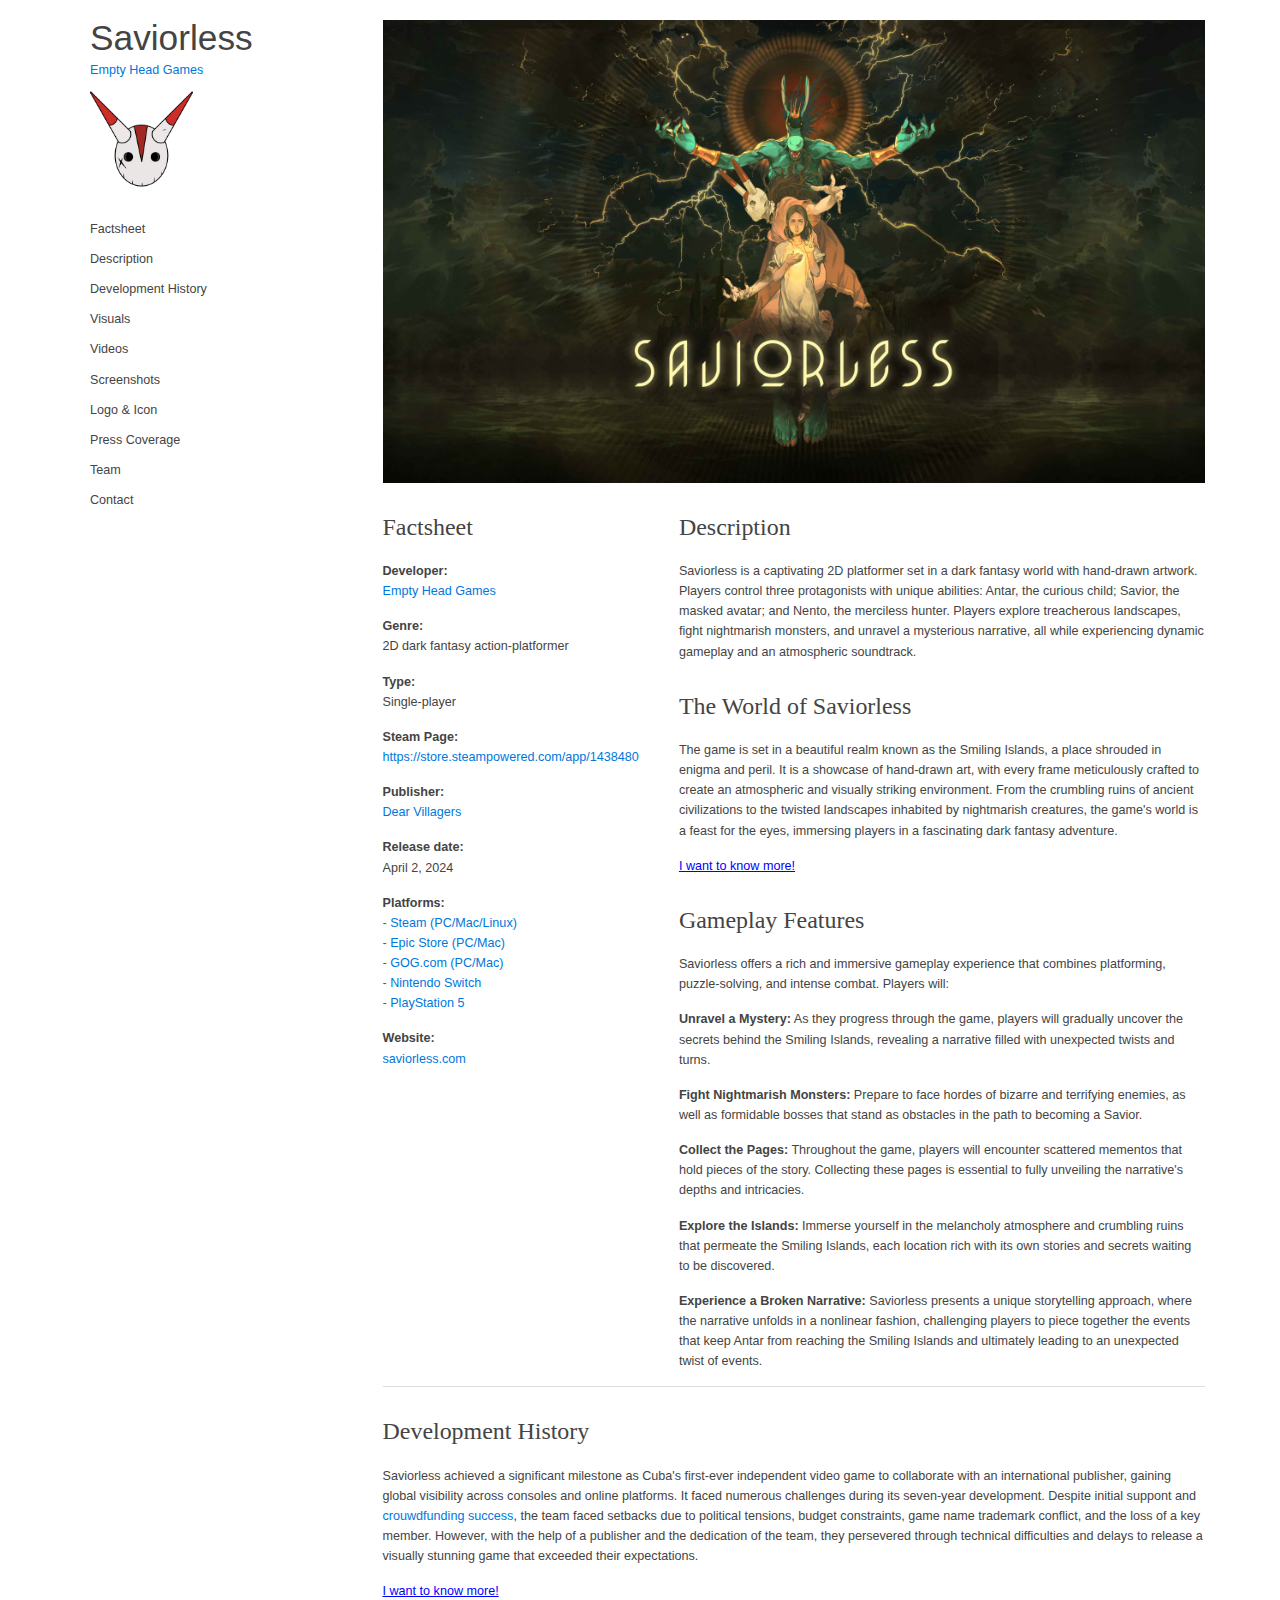
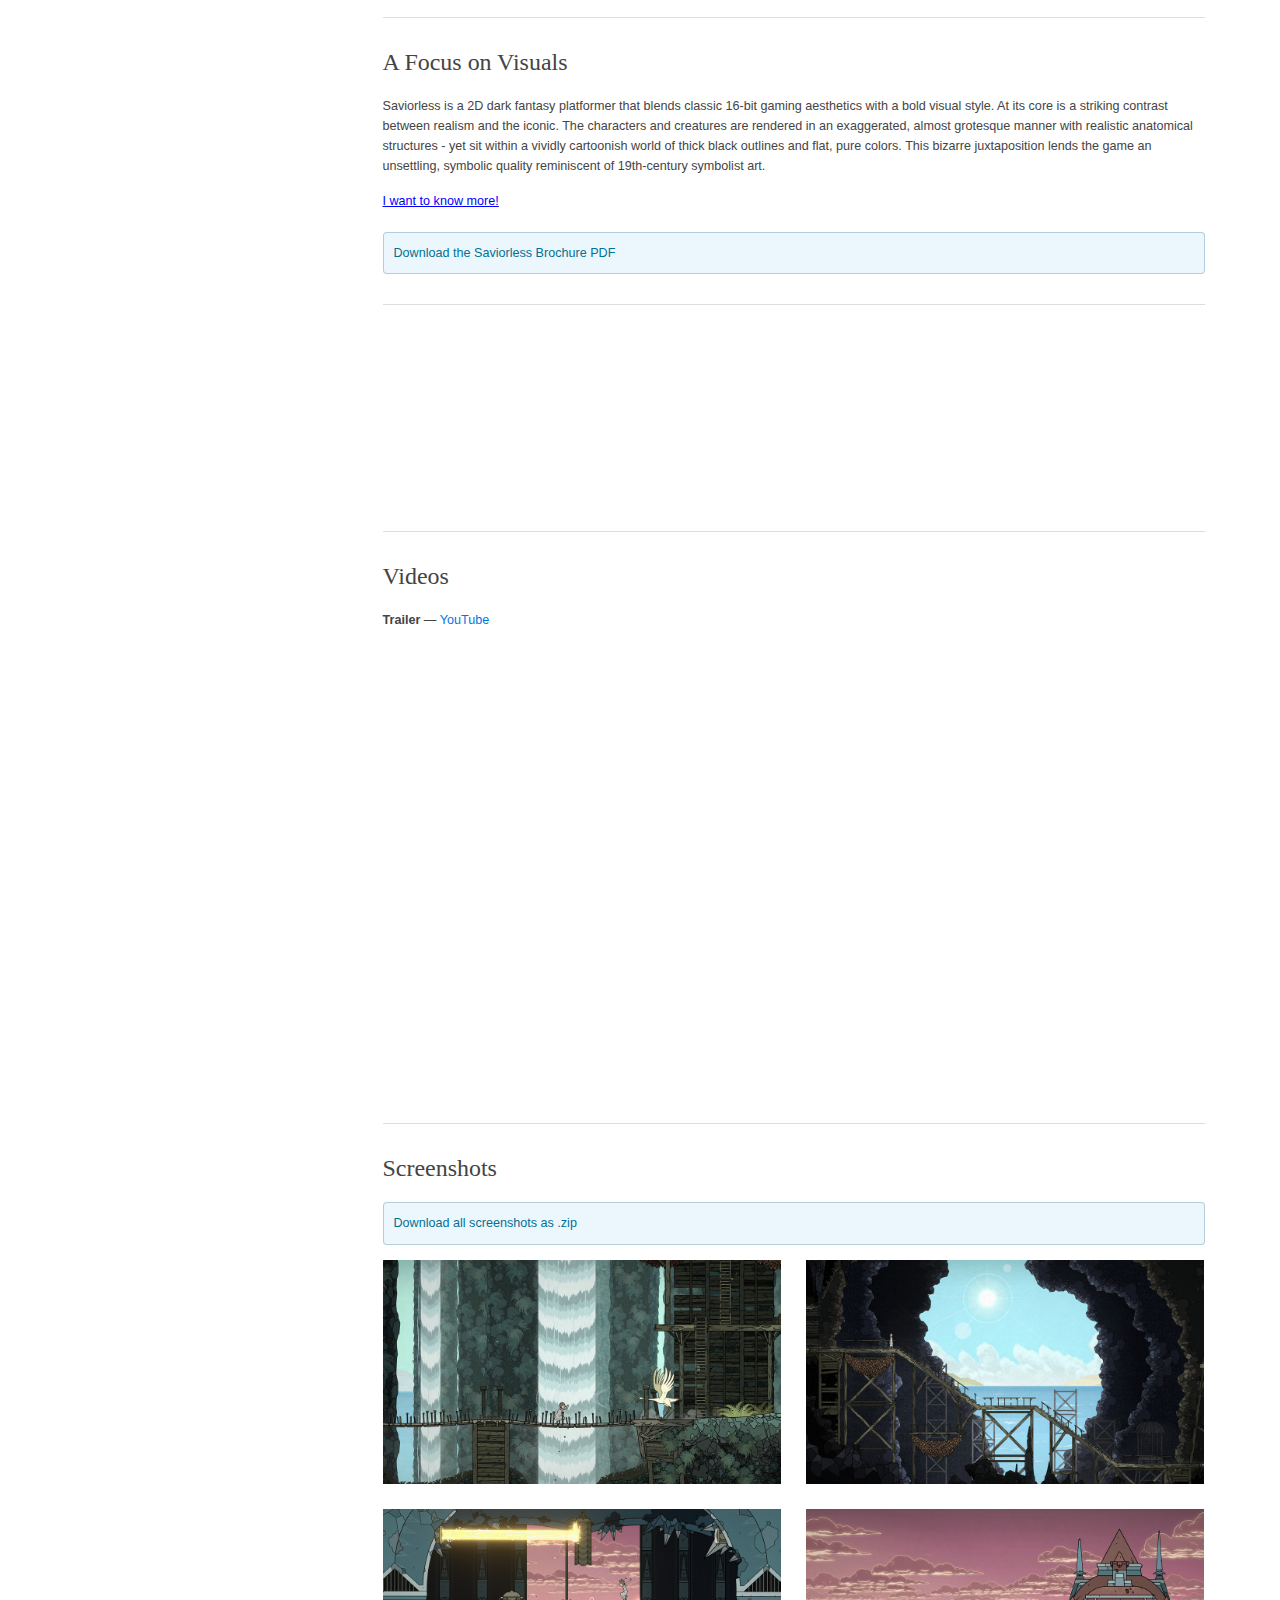
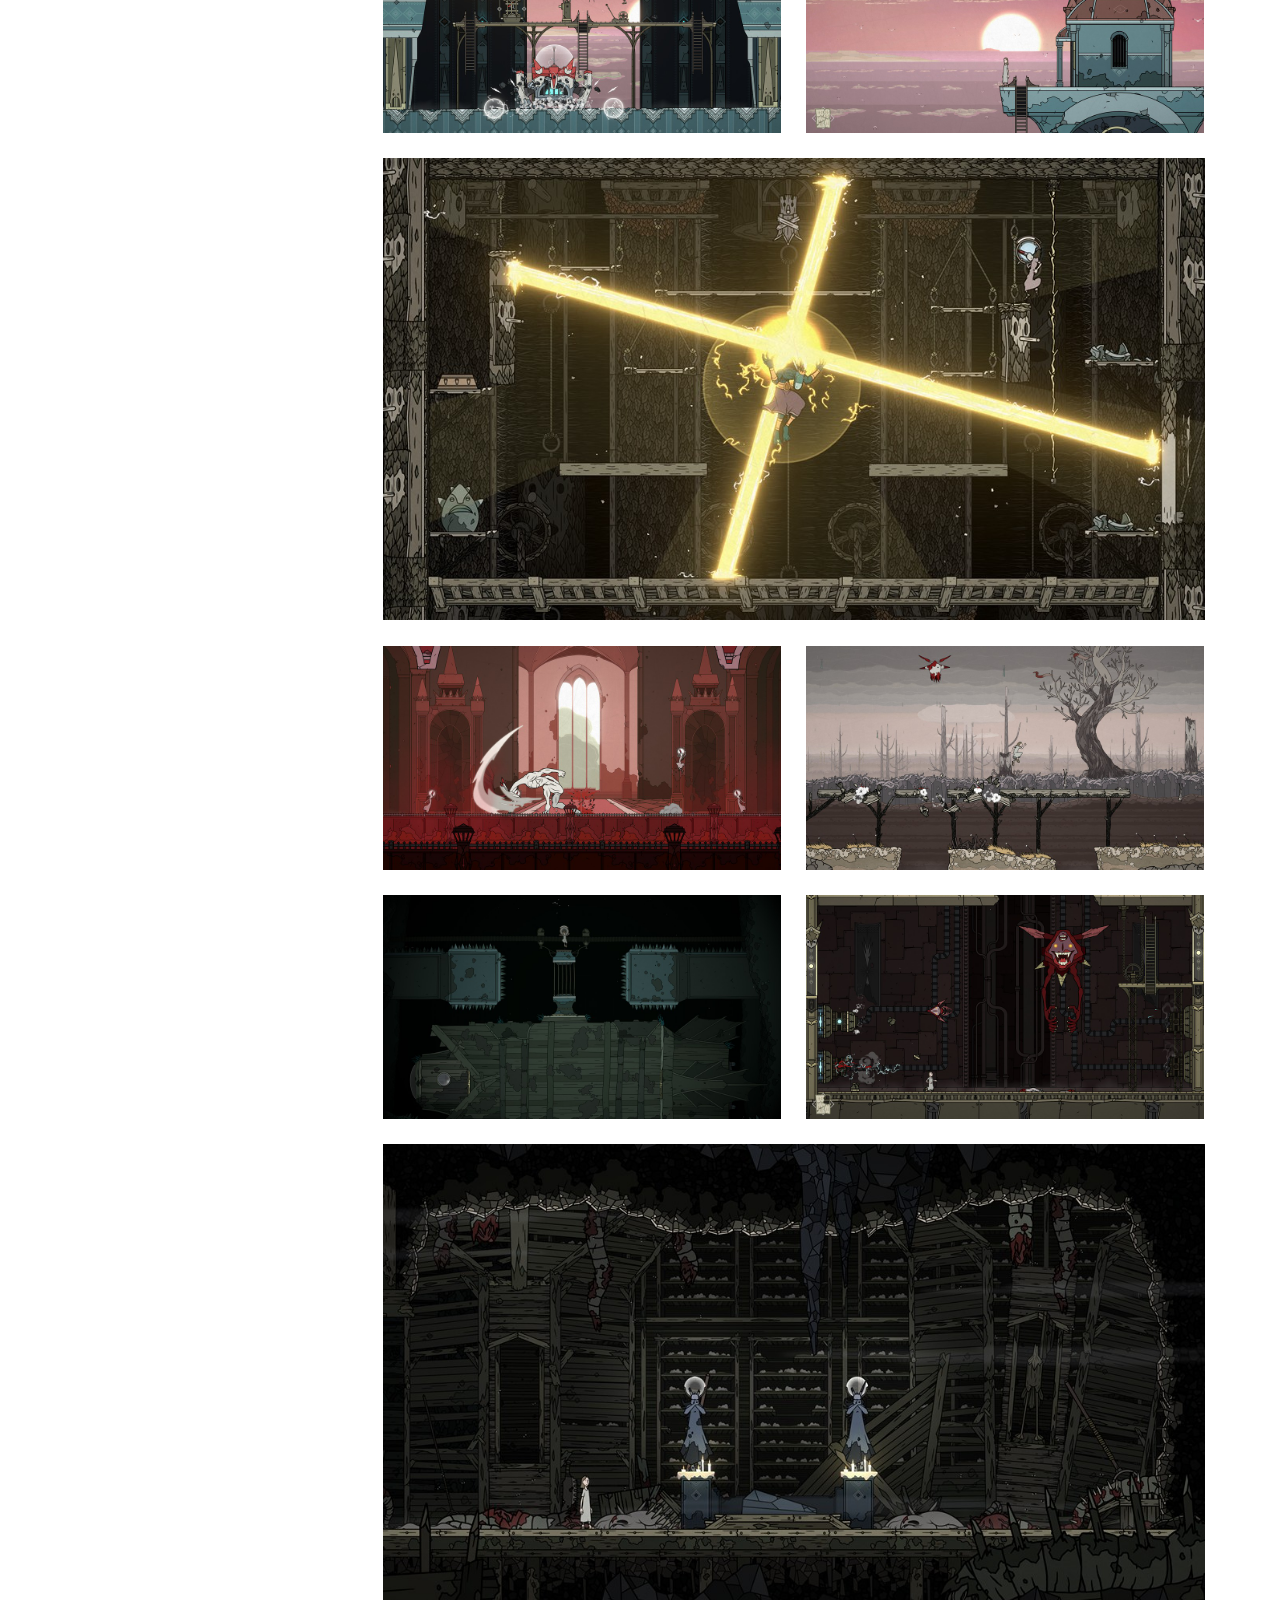
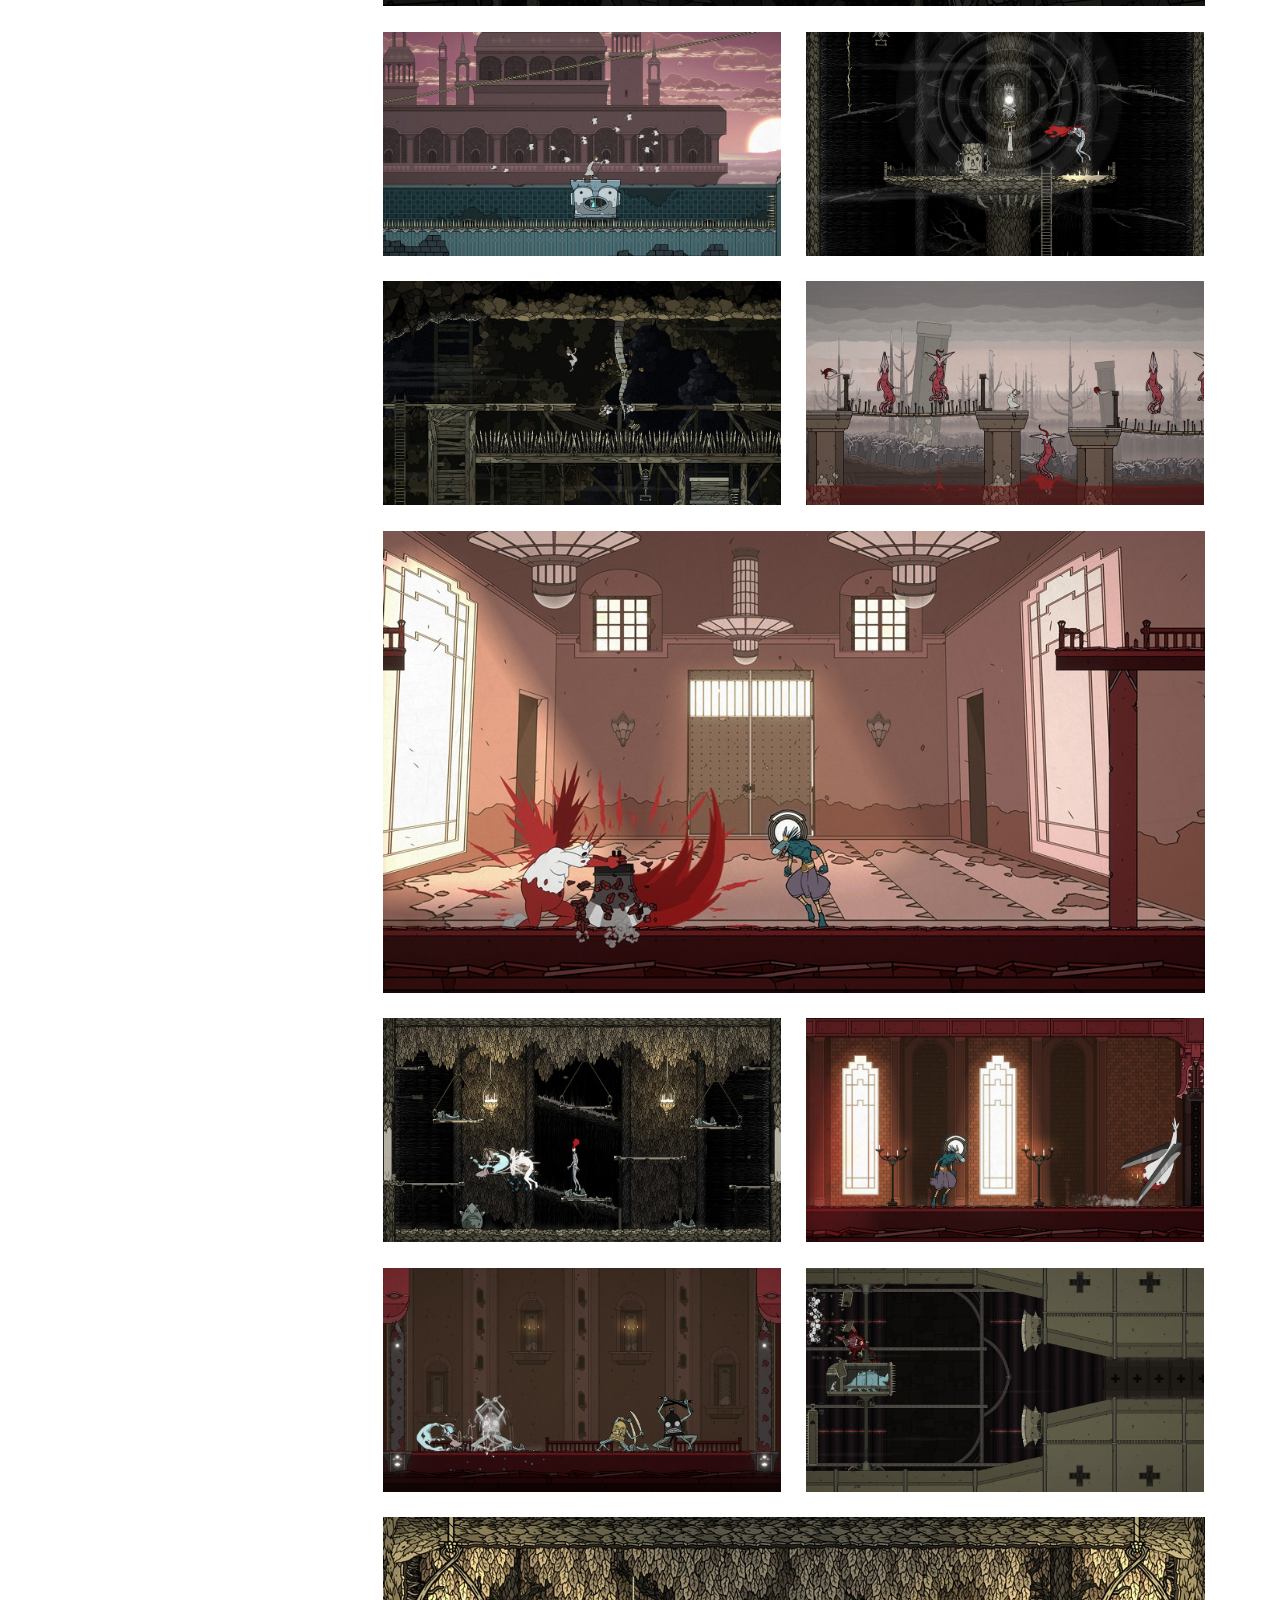
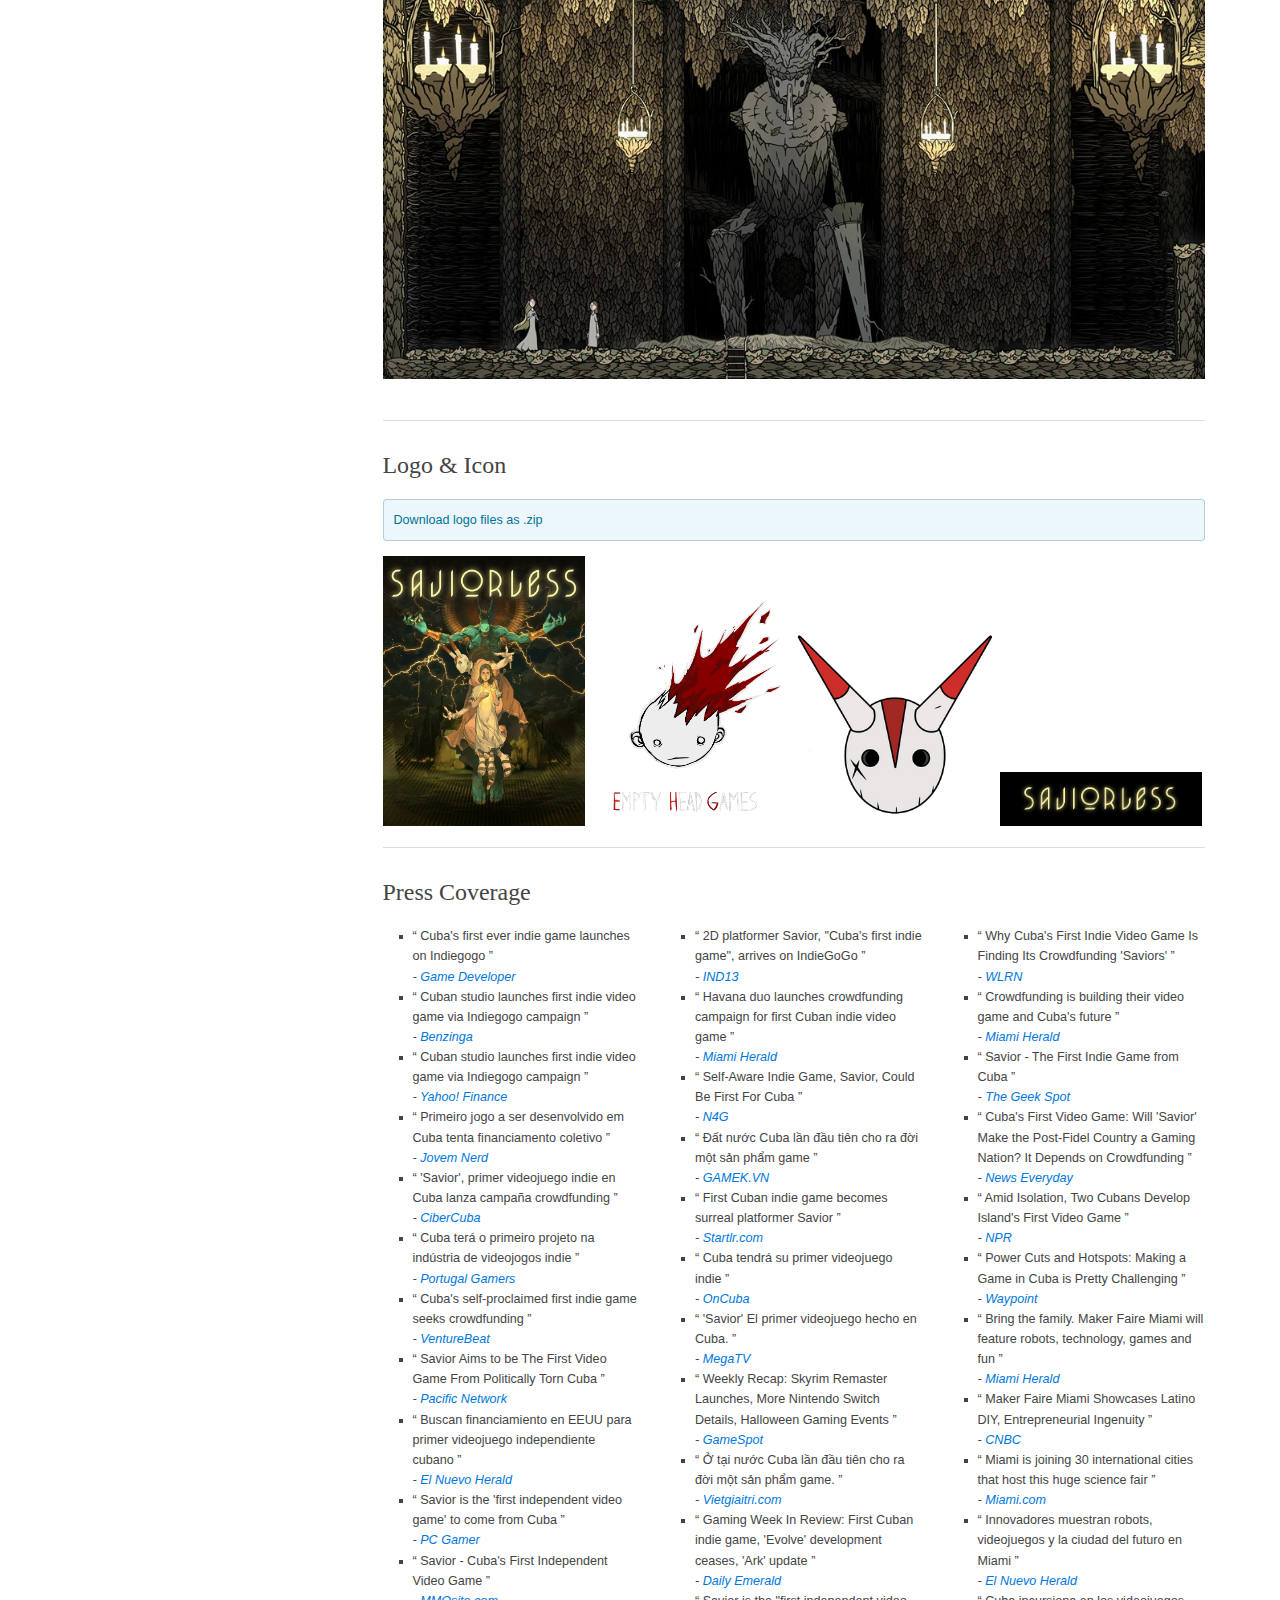
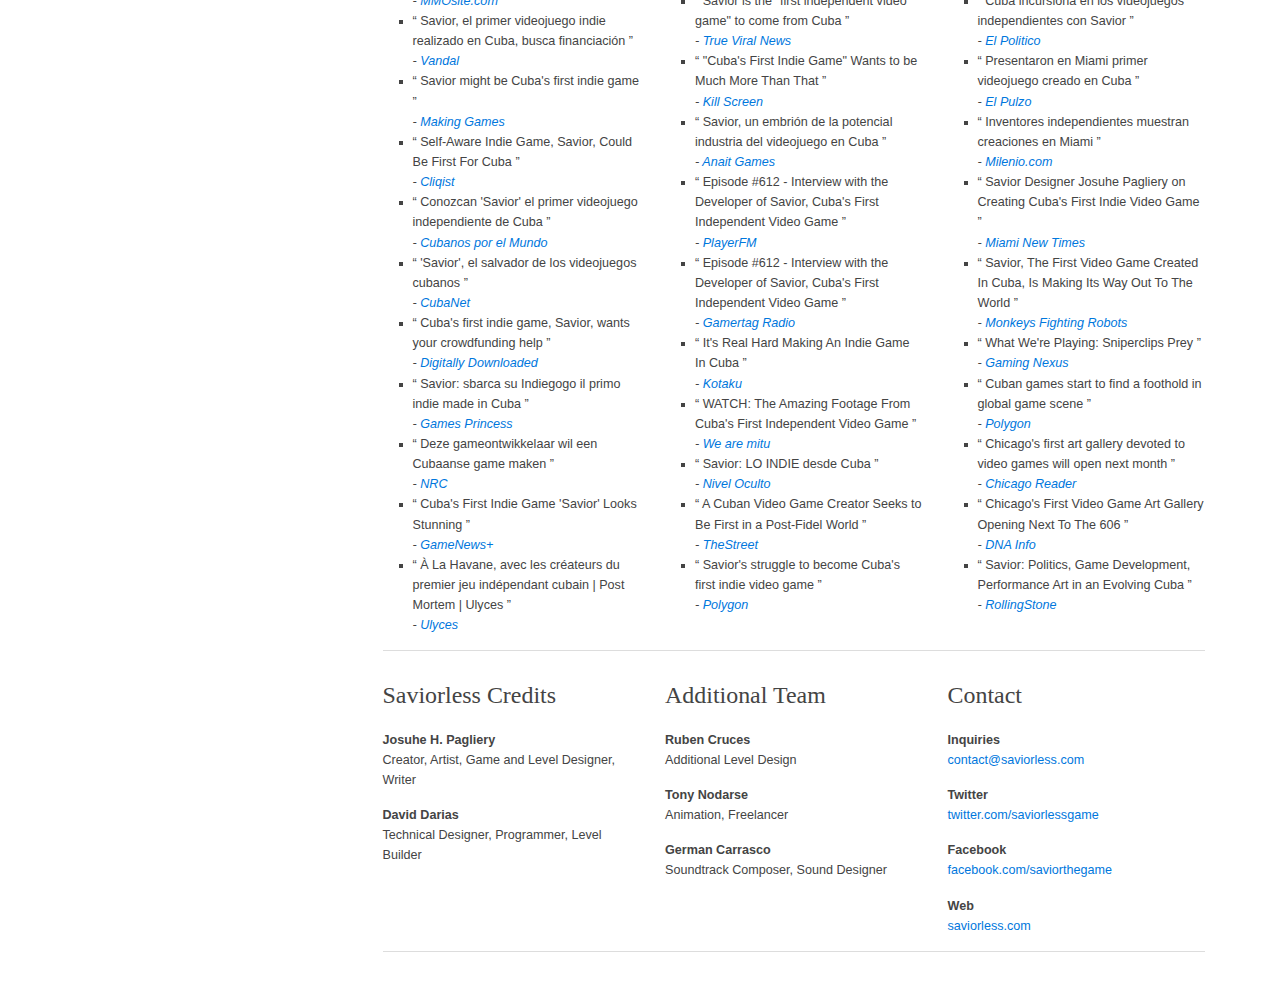
==== presskit/index.html @ b05c8e3b "Included images on story" ====
<!DOCTYPE html>
<html>
  <head>
    <meta charset="UTF-8">
    <meta name="viewport" content="width=device-width, initial-scale=1.0">
    <title>Saviorless</title>
    <link rel="shortcut icon" href="images/icon.png">
    <link rel="stylesheet" href="../css/normalize.css">
    <link rel="stylesheet" href="../css/master.css">
    <!-- Global site tag (gtag.js) - Google Analytics -->
    <script async src="https://www.googletagmanager.com/gtag/js?id=UA-165411934-1"></script>
    <script>
      window.dataLayer = window.dataLayer || [];
      function gtag() {dataLayer.push(arguments);}
      gtag('js', new Date());
      gtag('config', 'UA-165411934-1');
    </script>
    <!-------------------------------------------------->
  </head>
  <body>
    <div class="page grid">
      <nav class="page-nav nav grid__item">
        
        <h1 class="nav__title">
          Saviorless
        </h1>
      
        <aside class="nav__subtitle">
          <a href=".">Empty Head Games</a>
        </aside>

        <img src="./images/icon.png" style="margin-left: 13px; width:38%" alt="Saviorless" title="Saviorless">
      
        <div class="nav__toggle" id="hamburger">
          <a href="#" class="button" id="hamburger-toggle">
            <svg width="10" height="10" viewBox="0 0 19 19" xmlns="http://www.w3.org/2000/svg">
              <g fill="currentColor" fill-rule="nonzero">
                <path d="M0 16h19v3H0zM0 8h19v3H0zM0 0h19v3H0z" />
              </g>
            </svg>
            &nbsp;Menu
          </a>
        </div>
      
        <ul class="nav__list" id="hamburger-target">
          <li>
            <a class="nav__item" href="#factsheet">Factsheet</a>
          </li>
          <li>
            <a class="nav__item" href="#description">Description</a>
          </li>          
          <li>
            <a class="nav__item" href="#history">Development History</a>
          </li>
          <li>
            <a class="nav__item" href="#visuals">Visuals</a>
          </li>
          <li>
            <a class="nav__item" href="#videos">Videos</a>
          </li>
          <li>
            <a class="nav__item" href="#images">Screenshots</a>
          </li>
          <li>
            <a class="nav__item" href="#logo">Logo & Icon</a>
          </li>
          <!-- <li>
            <a class="nav__item" href="#widgets">Widgets</a>
          </li> -->
          <!-- <li>
            <a class="nav__item" href="#awards">Awards & Recognition</a>
          </li> -->
          <li>
            <a class="nav__item" href="#articles">Press Coverage</a>
          </li>
          <!-- <li>
            <a class="nav__item" href="#links">Additional Links</a>
          </li> -->
          <!-- <li>
            <a class="nav__item" href="#about">About Pizza Burger Studio</a>
          </li> -->
          <!-- <li>
            <a class="nav__item" href="#about_Pixelnest Studio">About Pixelnest Studio</a>
          </li> -->
          <!-- <li>
            <a class="nav__item" href="#about_Pizza Oven LLC">About Pizza Oven LLC</a>
          </li> -->
          <li>
            <a class="nav__item" href="#credits">Team</a>
          </li>
          <li>
            <a class="nav__item" href="#contact">Contact</a>
          </li>
        </ul>
      </nav>

      <div class="page-wrapper grid__item">
        <header class="page-header">
          <img src="./images/keyart.jpg" alt="Saviorless" title="Saviorless">
        </header>

        <main class="page-content" role="main">
          <section class="block grid">
            <aside class="factsheet grid__item">
              <h2 id="factsheet" class="factsheet__title">Factsheet</h2>
            
            
              <dl class="factsheet__list">
                <dt>Developer:</dt>
                <dd>
                  <a href=".">Empty Head Games</a>
                </dd>
                <!-- <dd>Based in Havana, Cuba</dd> -->

                <dt>Genre:</dt>
                <dd>
                  2D dark fantasy action-platformer
                </dd>
                
                <dt>Type:</dt>
                <dd>
                  Single-player
                </dd>

                <dt>Steam Page:</dt>
                <dd>
                  <a
                    href="https://store.steampowered.com/app/1438480">https://store.steampowered.com/app/1438480</a>
                </dd>

                
            
                <dt>Publisher:</dt>
                <dd>
                    <!-- <a href=".">Pixelnest Studio</a> -->
                    <a href="https://dearvillagers.com/">Dear Villagers</a>
                </dd>
                <!-- <dd>Based in Rennes, France</dd>
                <dt>Distributor:</dt>
                <dd>
                    Pizza Oven LLC
                </dd> -->
                
            
                <dt>Release date:</dt>
                <!-- <dd>Coming Soon</dd> -->
                <dd>April 2, 2024</dd>
            
                <dt>Platforms:</dt>
               
                <dd>
                    <a href="https://store.steampowered.com/app/1438480">- Steam (PC/Mac/Linux)</a>
                </dd>  
                <dd>
                  <a href="https://store.epicgames.com/es-ES/p/saviorless-bdcd28">- Epic Store (PC/Mac)</a>
                </dd>               
                <dd>
                  <a href="https://www.gog.com/">- GOG.com (PC/Mac)</a>
                </dd>                     
                <dd>
                  <a href="http://www.nintendo.com/games/switch/">- Nintendo Switch</a>
                </dd>
                <dd>
                  <a href="http://store.playstation.com/en-us/home/games">- PlayStation 5</a>
                </dd>
                <!-- <dd>
                  <a href="http://www.xbox.com/en-US/games/xbox-one">- XBox</a>
                </dd> -->
            
                <dt>Website:</dt>
                <dd>
                  <a href="https://saviorless.com">saviorless.com</a>
                </dd>
            
                <!-- <dt>Regular Price:</dt>
                <dd>TBA</dd> -->
                <!-- <dd>USD 20</dd>
                <dd>GBP 16</dd>
                <dd>JPY 2300</dd> -->
            
            
              </dl>
            
              <!-- <p class="press">
                <a href="
                http://pizzaburger.studio/mysupergame/request/
              " class="button" tabindex="0">
                  Request Press Copy
                </a>
              </p> -->
            </aside>

            <article class="description grid__item">
              <h2 id="description">Description</h2>
              <p>
                Saviorless is a captivating 2D platformer set in a dark fantasy world with hand-drawn artwork. 
                Players control three protagonists with unique abilities: Antar, the curious child; Savior, the masked avatar; and Nento, the merciless hunter. 
                Players explore treacherous landscapes, fight nightmarish monsters, and unravel a mysterious narrative, all while experiencing dynamic gameplay and an atmospheric soundtrack.
              </p>
              <!-- <span style="color: blue; text-decoration: underline;" onclick="var nextSpan = this.nextElementSibling; nextSpan.style.display = nextSpan.style.display === 'none' ? 'block' : 'none';">I want to know more!</span>
              <p style="display: none;">
                A reckless child named Antar enters into a forbidden land known as the Smiling Islands hoping to
                become an all-mighty Savior. Once in there, he will discover that the whole place is just a deadly
                playground where Saviors are forced to kill each other in order to challenge and defeat a mysterious
                being known as the “Great Savior”, apparently the only way to abandon the cursed islands.
              </p> -->

              <h2 id="description">The World of Saviorless</h2>                            
              <p>
                The game is set in a beautiful realm known as the Smiling Islands, a place shrouded in enigma and peril. 
                It is a showcase of hand-drawn art, with every frame meticulously crafted to create an atmospheric and visually striking environment.
                From the crumbling ruins of ancient civilizations to the twisted landscapes inhabited by nightmarish creatures, the game's world is a feast for the eyes, 
                immersing players in a fascinating dark fantasy adventure.
              </p>

              <span style="color: blue; text-decoration: underline;" onclick="var nextSpan = this.nextElementSibling; if(nextSpan.style.display === 'none'){nextSpan.style.display = 'block'; this.textContent='Hide details'}else{ nextSpan.style.display = 'none';this.textContent='I want to know more!'}">I want to know more!</span>
              <span style="display: none;" class="block__notice">
                <h3>The Story</h3>                            
                <p>
                  At the heart of Saviorless lies a captivating narrative that unfolds through the eyes of three distinct protagonists: 
                  Antar, a recklessly curious child determined to unravel the secrets of the Smiling Islands; Savior, Antar's fierce masked 
                  avatar tasked with battling the horrors that lurk within the realm; and Nento, 
                  a merciless hunter obsessed with control, whose ambitions may ultimately alter the course of the story.
                </p>
                <h3>Antar's Journey</h3>                            
                <p>
                  Players begin their adventure as Antar, a young and inquisitive child driven by an unwavering desire to become a Savior, 
                  a revered protector of the Smiling Islands. Antar's journey takes them through ancient ruins, treacherous landscapes, 
                  and puzzle-filled environments, where they must evade the dangers that threaten their path while uncovering the mysteries that lie ahead.
                </p>
                <h3>The Savior Rises</h3>                            
                <p>
                  As the story progresses, players transition into the role of the Savior, Antar's masked alter-ego. 
                  In this form, players engage in high-speed, unforgiving battles against bizarre enemies and formidable bosses that haunt the realm. 
                  Wielding powerful abilities and facing overwhelming odds, the Savior must overcome every obstacle that stands between them and their ultimate destiny.
                </p>
                <h3>Nento's Obsession</h3>                            
                <p>
                  The third protagonist, Nento, introduces a twisted dynamic to the narrative. 
                  A merciless hunter driven by an insatiable lust for control, Nento's actions and motivations may ultimately shape the course of events in unexpected ways.
                   Players will witness the unraveling of Nento's obsession and the lengths to which they will go to become the unexpected protagonist of this dark tale, even if 
                   it means annihilating everything and everyone in their path, including their own followers.
                </p>
              </span>

              <h2 id="description">Gameplay Features</h2> 
              <p>
                Saviorless offers a rich and immersive gameplay experience that combines platforming, puzzle-solving, and intense combat. Players will:
              </p>
              <p>
                <strong id="protagonist">Unravel a Mystery:</strong> As they progress through the game, players will gradually uncover the secrets behind the Smiling Islands, 
                revealing a narrative filled with unexpected twists and turns.
              </p>
              
              <p>
                <strong id="protagonist">Fight Nightmarish Monsters:</strong> Prepare to face hordes of bizarre and terrifying enemies,
                 as well as formidable bosses that stand as obstacles in the path to becoming a Savior.
              </p>
              
              <p>
                <strong id="protagonist2">Collect the Pages:</strong> Throughout the game, players will encounter scattered mementos that hold pieces of the story. 
                Collecting these pages is essential to fully unveiling the narrative's depths and intricacies.
              </p>

              <p>
                <strong id="protagonist2">Explore the Islands:</strong> Immerse yourself in the melancholy atmosphere and crumbling ruins that permeate the Smiling Islands, 
                each location rich with its own stories and secrets waiting to be discovered.
              </p>

              <p>
                <strong id="protagonist2">Experience a Broken Narrative:</strong> Saviorless presents a unique storytelling approach, where the narrative unfolds in a nonlinear fashion, 
                challenging players to piece together the events that keep Antar from reaching the Smiling Islands and ultimately leading to an unexpected twist of events.
              </p>

            </article>

          

          </section>

          <section class="block">
                          
            <h2 id="history">Development History</h2>
            <p>
              Saviorless achieved a significant milestone as Cuba's first-ever independent video game to collaborate with an international publisher, 
              gaining global visibility across consoles and online platforms. It faced numerous challenges during its seven-year development. 
              Despite initial suppont and <a href="https://www.indiegogo.com/projects/savior-cuba-s-first-indie-game#/">crouwdfunding success</a>, 
              the team faced setbacks due to political tensions, budget constraints, game name trademark conflict, and the loss of a key member. 
              However, with the help of a publisher and the dedication of the team, they persevered through technical difficulties and delays to 
              release a visually stunning game that exceeded their expectations.
            </p>
            <span style="color: blue; text-decoration: underline;" onclick="var nextSpan = this.nextElementSibling; if(nextSpan.style.display === 'none'){nextSpan.style.display = 'block'; this.textContent='Hide details'}else{ nextSpan.style.display = 'none';this.textContent='I want to know more!'}">I want to know more!</span>
              <span style="display: none;"class="block__notice">                          
                <p>
                  In 2016, the artist and designer Josuhe Pagliery, along with programmer Johann Armenteros, began developing the video game Savior, currently known as Saviorless, in Havana, Cuba, under the studio Empty-Head Games. Widely advertised as "the first independent Cuban video game," this project was undoubtedly the most ambitious of its kind undertaken in the country at that time.
                </p>
                <p>
                  The project caught the attention of a U.S. foundation called Innovadores Foundation, which facilitated access to a crowdfunding campaign on the IndieGogo platform. Surprisingly, the campaign was a success; the game became trending on the second day, and within just six days, the requested funds to start the project's development were obtained. As a result, much of the specialized press became interested in Saviorless, gaining greater visibility and public recognition.
                </p>
                <img src="./images/press.jpg" alt="Saviorless" title="Saviorless" style="width: 100%;">
                <p>
                  The initial development process was somewhat complex due to the team's high degree of inexperience, but it resulted in a playable demo presented to the public in August 2017 at the VR Gallery in Chicago. Though far from excellent, the result at least helped define many of the visual and gameplay foundations that would be further explored later. Shortly after this event, relations between the U.S. and Cuba deteriorated following the closure of the Embassy in Havana due to sonic attacks, thus ending any possibility of participation in festivals or events held in the United States. Around the same time, the programmer left the project for personal reasons, leaving the project's survival in limbo.
                </p>
                <img src="./images/chicago.jpg" alt="Saviorless" title="Saviorless" style="width: 100%;">
                <p>
                  The entry of the new programmer David Darias revitalized the dynamics of Saviorless, initiating a very productive process of experimentation that occupied the team for several years. During this time, at least three completely different demos were developed, concluding with a final demo that met all expectations at the time. It's worth noting that developing a video game in Cuba presented challenges beyond those traditionally faced by developers worldwide, such as daily power outages, lack of technical equipment, the impossibility of remote work, very limited internet access (at the time, one had to go to a public park to connect to a Wi-Fi network), and the inability to access any form of international financing or promotion, in addition to the fact that the IndieGogo campaign fund had long been exhausted. 
                </p>
                <img src="./images/team.jpg" alt="Saviorless" title="Saviorless" style="width: 100%;">
                <p>
                  As a final blow, a studio of industry veterans in Portland, United States, upon seeing that we didn't have the name "Savior" trademarked – an impossibility for us from Cuba – and completely ignoring the overwhelming online presence of the game, decided to register the name "Savior" for their game, forcing our team to change the name to "Saviorless" and accept that much of the promotion we had already done was in vain.
                </p>
                <img src="./images/nameclash.jpg" alt="Saviorless" title="Saviorless" style="width: 100%;">
                <p>
                  Under these difficult circumstances, it became evident to the team that without the help of a publisher, it would likely be very difficult to finance Saviorless and get it published. Fortunately, it was then that we had an interview with the French publisher Plugin Digital, who, after being interested in the demo, decided to work with Saviorless.
The start of work with the publisher was a boost for the production of Saviorless and an economic relief for the team; work times improved, and expectations for the game grew significantly as well. With gameplay and mechanics defined, it became much easier to focus on Saviorless' visual aspect, which constitutes one of its greatest attractions and also one of its greatest challenges. Although it was originally agreed that the game would last around two hours, the team ended up developing a prototype three times that duration. The cost of this decision, again based on inexperience, was a full year of delay compared to the agreed delivery times. Finally, in June 2023, this long process, which has already exceeded eight years of work, was completed.
                </p>
                </span>

          </section>

          <section class="block">
                          
            <h2 id="visuals">A Focus on Visuals</h2>
            <p>
              Saviorless is a 2D dark fantasy platformer that blends classic 16-bit gaming aesthetics with a bold visual style. 
              At its core is a striking contrast between realism and the iconic. The characters and creatures are rendered in an exaggerated, 
              almost grotesque manner with realistic anatomical structures - yet sit within a vividly cartoonish world of thick black outlines and flat, pure colors. 
              This bizarre juxtaposition lends the game an unsettling, symbolic quality reminiscent of 19th-century symbolist art.
            </p>
            <span style="color: blue; text-decoration: underline;" onclick="var nextSpan = this.nextElementSibling; if(nextSpan.style.display === 'none'){nextSpan.style.display = 'block'; this.textContent='Hide details'}else{ nextSpan.style.display = 'none';this.textContent='I want to know more!'}">I want to know more!</span>
              <span style="display: none;"class="block__notice">                          
                <p>
                  The backgrounds evoke a melancholic, dreamlike atmosphere of faded colors and gloomy ambiance. Line art has an angular, geometric rigidity reminiscent of art deco and medieval stained glass. There is a purposeful absence of realistic depth and perspective, keeping the world iconically flat in a style unconsciously diverging from modern 3D realism.
                </p>
                <p>
                  Movement provides a vivid counterpoint, with every character and creature animated by hand, frame-by-frame. This meticulous full animation makes even the most outlandish figures feel grounded and lifelike as they move.
                </p>
                <p>
                  Overall, Saviorless cultivates a balance of realism and the iconic, the grounded and the bizarre, the childlike and the darkly adult. It is a cohesive, self-contained visual language evoking the great symbolist traditions while maintaining a campy, black-humor aesthetic all its own.
                </p>                
                </span>
                <br><br>
            <aside class="block__notice">
              <a href="/resources/SaviorlessBrochure.pdf">
                Download the Saviorless Brochure PDF
              </a>
            </aside>

          </section>

          


          <section class="block">
            <!-- <h2 id="widgets">Widgets</h2> -->
          
            <!-- <div class="grid">
              <p class="grid__item">
                <a
                  href="https://itunes.apple.com/app/id950812012"
                  target="_blank"
                  class="widget widget--appstore">
                  <svg class="svg-appstore" xmlns="http://www.w3.org/2000/svg" width="270" height="80" viewBox="0 0 135 40"><style>.a{fill:#FFF;}</style><path d="M130.2 40H4.7C2.1 40 0 37.9 0 35.3V4.7C0 2.1 2.1 0 4.7 0h125.5C132.8 0 135 2.1 135 4.7v30.5C135 37.9 132.8 40 130.2 40L130.2 40z" fill="#A6A6A6"/><path d="M134 35.3c0 2.1-1.7 3.8-3.8 3.8H4.7c-2.1 0-3.8-1.7-3.8-3.8V4.7c0-2.1 1.7-3.8 3.8-3.8h125.5c2.1 0 3.8 1.7 3.8 3.8L134 35.3 134 35.3z"/><path d="M30.1 19.8c0-3.2 2.6-4.8 2.8-4.9 -1.5-2.2-3.9-2.5-4.7-2.5 -2-0.2-3.9 1.2-4.9 1.2 -1 0-2.6-1.2-4.2-1.1 -2.1 0-4.1 1.3-5.2 3.2 -2.3 3.9-0.6 9.7 1.6 12.9 1.1 1.6 2.4 3.3 4 3.2 1.6-0.1 2.2-1 4.2-1 1.9 0 2.5 1 4.2 1 1.7 0 2.8-1.6 3.9-3.1 1.3-1.8 1.8-3.5 1.8-3.6C33.5 24.9 30.2 23.6 30.1 19.8z" class="a"/><path d="M26.9 10.3c0.9-1.1 1.5-2.6 1.3-4.1 -1.3 0.1-2.8 0.9-3.8 1.9 -0.8 0.9-1.5 2.5-1.3 3.9C24.6 12.2 26 11.4 26.9 10.3z" class="a"/><path d="M53.6 31.5h-2.3l-1.2-3.9h-4.3l-1.2 3.9h-2.2l4.3-13.3h2.6L53.6 31.5zM49.8 26L48.6 22.5c-0.1-0.4-0.3-1.2-0.7-2.5h0c-0.1 0.6-0.3 1.4-0.6 2.5l-1.1 3.5H49.8z" class="a"/><path d="M64.7 26.6c0 1.6-0.4 2.9-1.3 3.9 -0.8 0.8-1.8 1.3-2.9 1.3 -1.3 0-2.2-0.5-2.7-1.4h0v5.1h-2.1V25.1c0-1 0-2.1-0.1-3.2h1.9l0.1 1.5h0c0.7-1.1 1.8-1.7 3.2-1.7 1.1 0 2.1 0.4 2.8 1.3C64.3 23.9 64.7 25.1 64.7 26.6zM62.5 26.7c0-0.9-0.2-1.7-0.6-2.3 -0.5-0.6-1.1-0.9-1.9-0.9 -0.5 0-1 0.2-1.4 0.5 -0.4 0.4-0.7 0.8-0.8 1.4 -0.1 0.3-0.1 0.5-0.1 0.7v1.6c0 0.7 0.2 1.3 0.6 1.8s1 0.7 1.7 0.7c0.8 0 1.4-0.3 1.9-0.9C62.3 28.5 62.5 27.7 62.5 26.7z" class="a"/><path d="M75.7 26.6c0 1.6-0.4 2.9-1.3 3.9 -0.8 0.8-1.8 1.3-2.9 1.3 -1.3 0-2.2-0.5-2.7-1.4H68.7v5.1h-2.1V25.1c0-1 0-2.1-0.1-3.2h1.9l0.1 1.5h0c0.7-1.1 1.8-1.7 3.2-1.7 1.1 0 2.1 0.4 2.8 1.3C75.3 23.9 75.7 25.1 75.7 26.6zM73.5 26.7c0-0.9-0.2-1.7-0.6-2.3 -0.5-0.6-1.1-0.9-1.9-0.9 -0.5 0-1 0.2-1.4 0.5 -0.4 0.4-0.7 0.8-0.8 1.4 -0.1 0.3-0.1 0.5-0.1 0.7v1.6c0 0.7 0.2 1.3 0.6 1.8 0.4 0.5 1 0.7 1.7 0.7 0.8 0 1.4-0.3 1.9-0.9C73.3 28.5 73.5 27.7 73.5 26.7z" class="a"/><path d="M88 27.8c0 1.1-0.4 2.1-1.2 2.8 -0.9 0.8-2.1 1.2-3.6 1.2 -1.4 0-2.6-0.3-3.4-0.8l0.5-1.8c0.9 0.6 2 0.9 3.1 0.9 0.8 0 1.4-0.2 1.9-0.5 0.4-0.4 0.7-0.8 0.7-1.5 0-0.5-0.2-1-0.6-1.4 -0.4-0.4-1-0.7-1.8-1 -2.3-0.9-3.5-2.1-3.5-3.8 0-1.1 0.4-2 1.2-2.7 0.8-0.7 1.9-1 3.3-1 1.2 0 2.2 0.2 3 0.6l-0.5 1.7c-0.7-0.4-1.6-0.6-2.5-0.6 -0.7 0-1.3 0.2-1.8 0.6 -0.4 0.3-0.5 0.7-0.5 1.2 0 0.5 0.2 1 0.6 1.3 0.4 0.3 1 0.7 1.9 1 1.1 0.5 2 1 2.5 1.6C87.8 26.1 88 26.9 88 27.8z" class="a"/><path d="M95.1 23.5h-2.3v4.7c0 1.2 0.4 1.8 1.2 1.8 0.4 0 0.7 0 0.9-0.1l0.1 1.6c-0.4 0.2-1 0.2-1.7 0.2 -0.8 0-1.5-0.3-2-0.8 -0.5-0.5-0.7-1.4-0.7-2.6v-4.8h-1.4v-1.6h1.4v-1.8l2.1-0.6v2.4h2.4V23.5z" class="a"/><path d="M105.7 26.6c0 1.5-0.4 2.7-1.3 3.6 -0.9 1-2.1 1.5-3.5 1.5 -1.4 0-2.5-0.5-3.4-1.4s-1.3-2.1-1.3-3.5c0-1.5 0.4-2.7 1.3-3.7 0.9-0.9 2-1.4 3.5-1.4 1.4 0 2.5 0.5 3.4 1.4C105.3 24 105.7 25.2 105.7 26.6zM103.5 26.7c0-0.9-0.2-1.6-0.6-2.3 -0.4-0.8-1.1-1.1-1.9-1.1 -0.9 0-1.5 0.4-2 1.1 -0.4 0.6-0.6 1.4-0.6 2.3 0 0.9 0.2 1.6 0.6 2.3 0.5 0.8 1.1 1.1 1.9 1.1 0.8 0 1.5-0.4 1.9-1.2C103.3 28.3 103.5 27.6 103.5 26.7z" class="a"/><path d="M112.6 23.8c-0.2 0-0.4-0.1-0.7-0.1 -0.7 0-1.3 0.3-1.7 0.9 -0.4 0.5-0.5 1.1-0.5 1.9v5h-2.1l0-6.6c0-1.1 0-2.1-0.1-3h1.9l0.1 1.8h0.1c0.2-0.6 0.6-1.1 1.1-1.5 0.5-0.3 1-0.5 1.5-0.5 0.2 0 0.4 0 0.5 0V23.8z" class="a"/><path d="M122.2 26.3c0 0.4 0 0.7-0.1 1h-6.4c0 0.9 0.3 1.7 0.9 2.2 0.5 0.4 1.2 0.7 2.1 0.7 0.9 0 1.8-0.2 2.6-0.5l0.3 1.5c-0.9 0.4-2 0.6-3.2 0.6 -1.5 0-2.7-0.4-3.5-1.3 -0.8-0.9-1.3-2-1.3-3.5 0-1.4 0.4-2.7 1.2-3.6 0.8-1 1.9-1.5 3.4-1.5 1.4 0 2.4 0.5 3.1 1.5C121.9 24 122.2 25.1 122.2 26.3zM120.1 25.7c0-0.6-0.1-1.2-0.4-1.6 -0.4-0.6-0.9-0.9-1.7-0.9 -0.7 0-1.3 0.3-1.7 0.9 -0.4 0.5-0.6 1-0.6 1.7H120.1z" class="a"/><path d="M49.1 10c0 1.2-0.4 2.1-1.1 2.7 -0.7 0.5-1.6 0.8-2.8 0.8 -0.6 0-1.1 0-1.5-0.1V7c0.6-0.1 1.2-0.1 1.8-0.1 1.1 0 2 0.2 2.6 0.7C48.7 8.2 49.1 9 49.1 10zM47.9 10c0-0.8-0.2-1.3-0.6-1.8 -0.4-0.4-1-0.6-1.8-0.6 -0.3 0-0.6 0-0.8 0.1v4.9c0.1 0 0.4 0 0.7 0 0.8 0 1.4-0.2 1.9-0.7S47.9 10.9 47.9 10z" class="a"/><path d="M54.9 11c0 0.7-0.2 1.3-0.6 1.8 -0.4 0.5-1 0.7-1.7 0.7 -0.7 0-1.2-0.2-1.7-0.7 -0.4-0.5-0.6-1-0.6-1.7 0-0.7 0.2-1.3 0.6-1.8s1-0.7 1.7-0.7c0.7 0 1.2 0.2 1.7 0.7C54.7 9.8 54.9 10.3 54.9 11zM53.8 11.1c0-0.4-0.1-0.8-0.3-1.1 -0.2-0.4-0.5-0.6-0.9-0.6 -0.4 0-0.7 0.2-1 0.6 -0.2 0.3-0.3 0.7-0.3 1.1 0 0.4 0.1 0.8 0.3 1.1 0.2 0.4 0.5 0.6 1 0.6 0.4 0 0.7-0.2 0.9-0.6C53.7 11.9 53.8 11.5 53.8 11.1z" class="a"/><path d="M62.8 8.7l-1.5 4.7h-1l-0.6-2c-0.2-0.5-0.3-1-0.4-1.5h0c-0.1 0.5-0.2 1-0.4 1.5l-0.6 2h-1l-1.4-4.7h1.1l0.5 2.2c0.1 0.5 0.2 1 0.3 1.5h0c0.1-0.4 0.2-0.9 0.4-1.5l0.7-2.2h0.9l0.6 2.2c0.2 0.5 0.3 1.1 0.4 1.6h0c0.1-0.5 0.2-1 0.3-1.6l0.6-2.2H62.8z" class="a"/><path d="M68.2 13.4H67.2v-2.7c0-0.8-0.3-1.2-0.9-1.2 -0.3 0-0.6 0.1-0.8 0.3 -0.2 0.2-0.3 0.5-0.3 0.8v2.8h-1v-3.4c0-0.4 0-0.9 0-1.3h0.9l0 0.7h0c0.1-0.2 0.3-0.4 0.5-0.6 0.3-0.2 0.6-0.3 1-0.3 0.4 0 0.8 0.1 1.1 0.4 0.4 0.3 0.5 0.9 0.5 1.6V13.4z" class="a"/><path d="M71.1 13.4h-1V6.6h1V13.4z" class="a"/><path d="M77.3 11c0 0.7-0.2 1.3-0.6 1.8 -0.4 0.5-1 0.7-1.7 0.7 -0.7 0-1.2-0.2-1.7-0.7 -0.4-0.5-0.6-1-0.6-1.7 0-0.7 0.2-1.3 0.6-1.8s1-0.7 1.7-0.7c0.7 0 1.2 0.2 1.7 0.7C77.1 9.8 77.3 10.3 77.3 11zM76.2 11.1c0-0.4-0.1-0.8-0.3-1.1 -0.2-0.4-0.5-0.6-0.9-0.6 -0.4 0-0.7 0.2-1 0.6 -0.2 0.3-0.3 0.7-0.3 1.1 0 0.4 0.1 0.8 0.3 1.1 0.2 0.4 0.5 0.6 1 0.6 0.4 0 0.7-0.2 0.9-0.6C76.1 11.9 76.2 11.5 76.2 11.1z" class="a"/><path d="M82.3 13.4h-0.9l-0.1-0.5h0c-0.3 0.4-0.8 0.7-1.4 0.7 -0.4 0-0.8-0.1-1.1-0.4 -0.2-0.3-0.4-0.6-0.4-1 0-0.6 0.2-1 0.7-1.3 0.5-0.3 1.2-0.5 2-0.4V10.3c0-0.6-0.3-0.9-1-0.9 -0.5 0-0.9 0.1-1.2 0.3l-0.2-0.7c0.4-0.3 1-0.4 1.6-0.4 1.2 0 1.9 0.7 1.9 2v1.7C82.3 12.8 82.3 13.2 82.3 13.4zM81.2 11.8v-0.7c-1.2 0-1.7 0.3-1.7 1 0 0.2 0.1 0.4 0.2 0.6 0.1 0.1 0.3 0.2 0.5 0.2 0.2 0 0.4-0.1 0.6-0.2 0.2-0.1 0.3-0.3 0.4-0.6C81.2 11.9 81.2 11.9 81.2 11.8z" class="a"/><path d="M88.3 13.4h-0.9l0-0.8h0c-0.3 0.6-0.8 0.9-1.5 0.9 -0.6 0-1-0.2-1.4-0.7s-0.6-1-0.6-1.7c0-0.8 0.2-1.4 0.6-1.9 0.4-0.4 0.9-0.7 1.5-0.7 0.6 0 1.1 0.2 1.3 0.6h0V6.6h1v5.6C88.2 12.6 88.3 13 88.3 13.4zM87.2 11.4v-0.8c0-0.1 0-0.2 0-0.3 -0.1-0.3-0.2-0.5-0.4-0.6 -0.2-0.2-0.4-0.3-0.7-0.3 -0.4 0-0.7 0.2-0.9 0.5 -0.2 0.3-0.3 0.7-0.3 1.2 0 0.5 0.1 0.8 0.3 1.1 0.2 0.3 0.5 0.5 0.9 0.5 0.3 0 0.6-0.1 0.8-0.4C87.1 12.1 87.2 11.8 87.2 11.4z" class="a"/><path d="M97.2 11c0 0.7-0.2 1.3-0.6 1.8 -0.4 0.5-1 0.7-1.7 0.7 -0.7 0-1.2-0.2-1.7-0.7 -0.4-0.5-0.6-1-0.6-1.7 0-0.7 0.2-1.3 0.6-1.8s1-0.7 1.7-0.7c0.7 0 1.2 0.2 1.7 0.7C97 9.8 97.2 10.3 97.2 11zM96.2 11.1c0-0.4-0.1-0.8-0.3-1.1 -0.2-0.4-0.5-0.6-0.9-0.6 -0.4 0-0.7 0.2-1 0.6 -0.2 0.3-0.3 0.7-0.3 1.1 0 0.4 0.1 0.8 0.3 1.1 0.2 0.4 0.5 0.6 1 0.6 0.4 0 0.7-0.2 0.9-0.6C96.1 11.9 96.2 11.5 96.2 11.1z" class="a"/><path d="M102.9 13.4h-1v-2.7c0-0.8-0.3-1.2-1-1.2 -0.3 0-0.6 0.1-0.8 0.3s-0.3 0.5-0.3 0.8v2.8h-1v-3.4c0-0.4 0-0.9 0-1.3h0.9l0 0.7h0c0.1-0.2 0.3-0.4 0.5-0.6 0.3-0.2 0.6-0.3 1-0.3 0.4 0 0.8 0.1 1.1 0.4 0.4 0.3 0.5 0.9 0.5 1.6V13.4z" class="a"/><path d="M109.9 9.5h-1.2v2.3c0 0.6 0.2 0.9 0.6 0.9 0.2 0 0.3 0 0.5 0l0 0.8c-0.2 0.1-0.5 0.1-0.8 0.1 -0.4 0-0.7-0.1-1-0.4 -0.2-0.3-0.3-0.7-0.3-1.3V9.5h-0.7V8.7h0.7V7.9l1-0.3v1.2h1.2V9.5z" class="a"/><path d="M115.5 13.4h-1v-2.7c0-0.8-0.3-1.3-0.9-1.3 -0.5 0-0.8 0.2-1 0.7 0 0.1 0 0.2 0 0.4v2.8h-1V6.6h1v2.8h0c0.3-0.5 0.8-0.8 1.4-0.8 0.4 0 0.8 0.1 1.1 0.4 0.4 0.4 0.5 0.9 0.5 1.6V13.4z" class="a"/><path d="M121.2 10.9c0 0.2 0 0.3 0 0.5h-3.1c0 0.5 0.2 0.8 0.5 1.1 0.3 0.2 0.6 0.3 1 0.3 0.5 0 0.9-0.1 1.3-0.2l0.2 0.7c-0.4 0.2-1 0.3-1.6 0.3 -0.7 0-1.3-0.2-1.7-0.6 -0.4-0.4-0.6-1-0.6-1.7 0-0.7 0.2-1.3 0.6-1.8 0.4-0.5 1-0.8 1.6-0.8 0.7 0 1.2 0.3 1.5 0.8C121.1 9.8 121.2 10.3 121.2 10.9zM120.2 10.6c0-0.3-0.1-0.6-0.2-0.8 -0.2-0.3-0.5-0.4-0.8-0.4 -0.3 0-0.6 0.1-0.8 0.4 -0.2 0.2-0.3 0.5-0.3 0.8H120.2z" class="a"/></svg>
                </a>
              </p>
          
              <p class="grid__item">
                <a
                  href="https://play.google.com/store/apps/details?id=com.noodlecake.altosadventure"
                  target="_blank"
                  class="widget widget--playstore">
                  <svg xmlns="http://www.w3.org/2000/svg" width="270" height="80" viewBox="0 0 135.71649 40.018951"><defs><linearGradient x1="31.8" y1="183.29" x2="15.017" y2="166.508" gradientUnits="userSpaceOnUse" gradientTransform="matrix(.8 0 0 -.8 0 161.6)" id="i"><stop offset="0" stop-color="#00a0ff"/><stop offset=".007" stop-color="#00a1ff"/><stop offset=".26" stop-color="#00beff"/><stop offset=".512" stop-color="#00d2ff"/><stop offset=".76" stop-color="#00dfff"/><stop offset="1" stop-color="#00e3ff"/></linearGradient><linearGradient x1="43.834" y1="171.999" x2="19.638" y2="171.999" gradientUnits="userSpaceOnUse" gradientTransform="matrix(.8 0 0 -.8 0 161.6)" id="j"><stop offset="0" stop-color="#ffe000"/><stop offset=".409" stop-color="#ffbd00"/><stop offset=".775" stop-color="orange"/><stop offset="1" stop-color="#ff9c00"/></linearGradient><linearGradient x1="34.827" y1="169.704" x2="12.069" y2="146.946" gradientUnits="userSpaceOnUse" gradientTransform="matrix(.8 0 0 -.8 0 161.6)" id="k"><stop offset="0" stop-color="#ff3a44"/><stop offset="1" stop-color="#c31162"/></linearGradient><linearGradient x1="17.297" y1="191.824" x2="27.46" y2="181.661" gradientUnits="userSpaceOnUse" gradientTransform="matrix(.8 0 0 -.8 0 161.6)" id="l"><stop offset="0" stop-color="#32a071"/><stop offset=".069" stop-color="#2da771"/><stop offset=".476" stop-color="#15cf74"/><stop offset=".801" stop-color="#06e775"/><stop offset="1" stop-color="#00f076"/></linearGradient><clipPath id="a"><path d="M0 0h124v48H0V0z"/></clipPath><mask maskUnits="userSpaceOnUse" x="0" y="0" width="1" height="1" id="m"><g clip-path="url(#a)"><path d="M0 0h124v48H0V0z" fill-opacity=".2"/></g></mask><clipPath id="n"><path d="M0 0h124v48H0V0z"/></clipPath><clipPath id="b"><path d="M0 0h124v48H0V0z"/></clipPath><pattern patternTransform="matrix(1 0 0 -1 0 48)" patternUnits="userSpaceOnUse" width="124" height="48" id="o"><g clip-path="url(#b)"><path d="M29.625 20.695l-11.613-6.597c-.65-.37-1.23-.344-1.606-.008l-.058-.063.058-.058c.375-.337.957-.36 1.606.01L29.7 20.62l-.075.075z"/></g></pattern><clipPath id="c"><path d="M0 0h124v48H0V0z"/></clipPath><mask maskUnits="userSpaceOnUse" x="0" y="0" width="1" height="1" id="p"><g clip-path="url(#c)"><path d="M0 0h124v48H0V0z" fill-opacity=".12"/></g></mask><clipPath id="q"><path d="M0 0h124v48H0V0z"/></clipPath><clipPath id="d"><path d="M0 0h124v48H0V0z"/></clipPath><pattern patternTransform="matrix(1 0 0 -1 0 48)" patternUnits="userSpaceOnUse" width="124" height="48" id="r"><g clip-path="url(#d)"><path d="M16.348 14.145c-.235.246-.37.628-.37 1.125v-.118c0-.496.135-.88.37-1.125l.058.063-.058.055z"/></g></pattern><clipPath id="e"><path d="M0 0h124v48H0V0z"/></clipPath><mask maskUnits="userSpaceOnUse" x="0" y="0" width="1" height="1" id="s"><g clip-path="url(#e)"><path d="M0 0h124v48H0V0z" fill-opacity=".12"/></g></mask><clipPath id="t"><path d="M0 0h124v48H0V0z"/></clipPath><clipPath id="f"><path d="M0 0h124v48H0V0z"/></clipPath><pattern patternTransform="matrix(1 0 0 -1 0 48)" patternUnits="userSpaceOnUse" width="124" height="48" id="u"><g clip-path="url(#f)"><path d="M33.613 22.96l-3.988-2.265.074-.074 3.913 2.224c.56.316.836.734.836 1.156-.048-.38-.333-.75-.837-1.04z"/></g></pattern><clipPath id="g"><path d="M0 0h124v48H0V0z"/></clipPath><mask maskUnits="userSpaceOnUse" x="0" y="0" width="1" height="1" id="v"><g clip-path="url(#g)"><path d="M0 0h124v48H0V0z" fill-opacity=".25"/></g></mask><clipPath id="w"><path d="M0 0h124v48H0V0z"/></clipPath><clipPath id="h"><path d="M0 0h124v48H0V0z"/></clipPath><pattern patternTransform="matrix(1 0 0 -1 0 48)" patternUnits="userSpaceOnUse" width="124" height="48" id="x"><g clip-path="url(#h)"><path d="M18.012 33.902l15.6-8.863c.51-.29.79-.66.837-1.04 0 .418-.278.836-.837 1.156l-15.6 8.864c-1.118.632-2.036.105-2.036-1.176v-.114c0 1.278.918 1.805 2.035 1.172z" fill="#fff"/></g></pattern></defs><path d="M130.54 39.943H5.24c-2.755 0-5.012-2.23-5.012-4.954V5.266C.228 2.544 2.485.314 5.24.314h125.3c2.755 0 5.01 2.23 5.01 4.953V34.99c0 2.723-2.255 4.953-5.01 4.953z"/><path d="M130.54 1.108c2.32 0 4.208 1.866 4.208 4.16v29.72c0 2.295-1.888 4.16-4.21 4.16H5.24c-2.32 0-4.208-1.865-4.208-4.16V5.27c0-2.294 1.888-4.16 4.208-4.16h125.3m0-.794H5.24C2.485.314.228 2.544.228 5.267V34.99c0 2.723 2.257 4.953 5.012 4.953h125.3c2.755 0 5.01-2.23 5.01-4.954V5.266c0-2.723-2.255-4.953-5.01-4.953z" fill="#a6a6a6"/><path d="M45.934 16.195c0 .668-.2 1.203-.594 1.602-.453.473-1.043.71-1.766.71-.69 0-1.28-.24-1.765-.718-.486-.485-.728-1.08-.728-1.79s.242-1.305.727-1.785c.483-.48 1.073-.723 1.764-.723.344 0 .672.07.985.203.31.133.565.313.75.535l-.42.422c-.32-.38-.757-.566-1.316-.566-.504 0-.94.176-1.312.53-.367.357-.55.818-.55 1.384s.183 1.03.55 1.387c.37.35.808.53 1.312.53.535 0 .985-.18 1.34-.534.234-.235.367-.56.402-.973h-1.742v-.578h2.324c.028.125.036.246.036.363zM49.62 14.19H47.44v1.52h1.968v.58h-1.968v1.52h2.183v.588h-2.8v-4.796h2.8v.59zM52.223 18.398h-.618V14.19h-1.34v-.588h3.298v.59h-1.34v4.206zM55.95 18.398v-4.796h.616v4.796h-.617zM59.3 18.398h-.612V14.19h-1.344v-.588h3.3v.59h-1.343v4.206zM66.887 17.78c-.473.486-1.06.728-1.758.728-.704 0-1.29-.242-1.763-.727-.472-.483-.707-1.077-.707-1.78 0-.703.235-1.297.707-1.78.473-.486 1.06-.728 1.762-.728.694 0 1.28.242 1.753.73.476.49.71 1.08.71 1.778 0 .703-.234 1.297-.706 1.78zm-3.063-.4c.356.358.79.538 1.305.538.51 0 .948-.18 1.3-.54.355-.358.535-.82.535-1.378 0-.56-.18-1.02-.535-1.38-.352-.358-.79-.538-1.3-.538-.517 0-.95.18-1.306.54-.355.358-.535.82-.535 1.378 0 .56.18 1.02.534 1.38zM68.46 18.398v-4.796h.75l2.333 3.73h.027l-.027-.922v-2.808h.617v4.796h-.644l-2.442-3.914h-.027l.027.926v2.988h-.613z" fill="#fff" stroke="#fff" stroke-width=".16" stroke-miterlimit="10" transform="matrix(1.3 0 0 1.2 -9.8 -9.6)"/><path d="M68.526 21.865c-2.354 0-4.277 1.77-4.277 4.214 0 2.423 1.922 4.212 4.276 4.212 2.36 0 4.283-1.79 4.283-4.213 0-2.444-1.924-4.215-4.284-4.215zm0 6.768c-1.29 0-2.403-1.054-2.403-2.554 0-1.52 1.112-2.556 2.403-2.556 1.292 0 2.41 1.035 2.41 2.555 0 1.5-1.118 2.553-2.41 2.553zm-9.333-6.768c-2.36 0-4.278 1.77-4.278 4.214 0 2.423 1.918 4.212 4.278 4.212 2.358 0 4.278-1.79 4.278-4.213 0-2.444-1.92-4.215-4.277-4.215zm0 6.768c-1.293 0-2.408-1.054-2.408-2.554 0-1.52 1.115-2.556 2.408-2.556 1.292 0 2.403 1.035 2.403 2.555 0 1.5-1.11 2.553-2.403 2.553zm-11.107-5.477v1.79h4.327c-.127 1.002-.465 1.737-.984 2.25-.632.62-1.616 1.307-3.344 1.307-2.662 0-4.747-2.124-4.747-4.756s2.084-4.756 4.746-4.756c1.44 0 2.488.558 3.26 1.278l1.277-1.262c-1.08-1.02-2.52-1.804-4.537-1.804-3.65 0-6.72 2.936-6.72 6.545 0 3.61 3.07 6.545 6.72 6.545 1.974 0 3.456-.64 4.62-1.838 1.195-1.18 1.568-2.84 1.568-4.18 0-.416-.035-.798-.098-1.118h-6.09zm45.416 1.39c-.352-.944-1.438-2.68-3.65-2.68-2.194 0-4.02 1.706-4.02 4.213 0 2.36 1.807 4.212 4.23 4.212 1.958 0 3.088-1.18 3.553-1.868l-1.453-.957c-.485.7-1.146 1.166-2.1 1.166-.95 0-1.63-.43-2.065-1.277l5.702-2.332-.198-.48zm-5.814 1.402c-.05-1.625 1.277-2.457 2.227-2.457.744 0 1.376.368 1.586.895l-3.812 1.563zm-4.634 4.088h1.874V17.652h-1.874v12.384zm-3.07-7.233h-.063c-.42-.493-1.223-.938-2.24-.938-2.136 0-4.088 1.852-4.088 4.228 0 2.36 1.952 4.2 4.087 4.2 1.017 0 1.82-.45 2.24-.958h.064v.604c0 1.61-.87 2.476-2.276 2.476-1.145 0-1.855-.817-2.15-1.505l-1.63.674c.47 1.117 1.715 2.49 3.78 2.49 2.198 0 4.052-1.277 4.052-4.386V22.12h-1.776v.683zm-2.144 5.83c-1.292 0-2.373-1.07-2.373-2.54 0-1.485 1.08-2.57 2.373-2.57 1.273 0 2.277 1.085 2.277 2.57 0 1.47-1.004 2.54-2.277 2.54zm24.438-10.98h-4.483v12.383h1.87v-4.693h2.613c2.076 0 4.112-1.485 4.112-3.846 0-2.36-2.04-3.845-4.112-3.845zm.05 5.968h-2.664v-4.246h2.663c1.396 0 2.193 1.146 2.193 2.123 0 .958-.797 2.124-2.193 2.124zm11.555-1.78c-1.35 0-2.755.59-3.333 1.897l1.66.687c.356-.687 1.013-.91 1.707-.91.97 0 1.954.576 1.97 1.593v.13c-.34-.193-1.064-.48-1.955-.48-1.787 0-3.607.973-3.607 2.787 0 1.66 1.463 2.728 3.11 2.728 1.257 0 1.95-.56 2.387-1.213h.064v.956h1.805v-4.75c0-2.196-1.658-3.425-3.807-3.425zm-.225 6.788c-.612 0-1.464-.3-1.464-1.05 0-.958 1.063-1.326 1.983-1.326.823 0 1.21.18 1.71.416-.148 1.147-1.147 1.96-2.23 1.96zm10.61-6.516l-2.147 5.37h-.063l-2.222-5.37h-2.016l3.337 7.503-1.905 4.174h1.954l5.143-11.678h-2.08zm-16.85 7.924h1.874V17.652h-1.874v12.384z" fill="#fff"/><path d="M16.348 33.97c-.235-.247-.37-.63-.37-1.126V15.152c0-.496.135-.88.37-1.125l.058-.054 9.914 9.91v.234l-9.914 9.91-.058-.058z" fill="url(#i)" transform="matrix(1.3 0 0 -1.2 -9.8 49.9)"/><path d="M29.62 20.578l-3.3 3.305v.234l3.305 3.305.074-.043 3.913-2.228c1.117-.632 1.117-1.672 0-2.308L29.7 20.62l-.08-.042z" fill="url(#j)" transform="matrix(1.3 0 0 -1.2 -9.8 49.9)"/><path d="M29.7 20.62L26.32 24l-9.972-9.973c.37-.39.976-.437 1.664-.047L29.7 20.62" fill="url(#k)" transform="matrix(1.3 0 0 -1.2 -9.8 49.9)"/><path d="M29.7 27.38L18.01 34.02c-.688.386-1.293.34-1.664-.05L26.32 24l3.38 3.38z" fill="url(#l)" transform="matrix(1.3 0 0 -1.2 -9.8 49.9)"/><g mask="url(#m)" transform="matrix(1.3 0 0 -1.2 -9.8 49.9)"><g clip-path="url(#n)"><path d="M0 0h124v48H0V0z" fill="url(#o)"/></g></g><g mask="url(#p)" transform="matrix(1.3 0 0 -1.2 -9.8 49.9)"><g clip-path="url(#q)"><path d="M0 0h124v48H0V0z" fill="url(#r)"/></g></g><g><g mask="url(#s)" transform="matrix(1.3 0 0 -1.2 -9.8 49.9)"><g clip-path="url(#t)"><path d="M0 0h124v48H0V0z" fill="url(#u)"/></g></g></g><g><g mask="url(#v)" transform="matrix(1.3 0 0 -1.2 -9.8 49.9)"><g clip-path="url(#w)"><path d="M0 0h124v48H0V0z" fill="url(#x)"/></g></g></g></svg>
                </a>
              </p>
            </div> -->

            <!-- Este es el widget the steam -->
          
            <p>
              <iframe src="https://store.steampowered.com/widget/1438480/" frameborder="0"
                class="widget widget--steam"></iframe>
            </p>
          
            <!-- <p>
              <iframe src="https://www.humblebundle.com/widget/v2/product/steredenn/7SDLfk23hw" frameborder="0" scrolling="no" class="widget widget--humble"></iframe>
            </p> -->
<!--           
            <p>
              <iframe src="https://itch.io/embed/27992?dark=true" frameborder="0" class="widget widget--itch"></iframe>
            </p> -->

            <!-- <p>TODO: customize `linkcol` with brand color</p> 
            <p>              
              <iframe src="https://bandcamp.com/EmbeddedPlayer/album=1135613467/size=large/bgcol=ffffff/linkcol=3398ff/tracklist=false/artwork=small/transparent=true/" seamless class="widget widget--bandcamp"></iframe>
            </p> -->

          </section>

          <section class="block">
            <h2 id="videos">Videos</h2>
            <div>
              <p>
                <strong>Trailer</strong> — <a href="https://www.youtube.com/embed/SLJKV3nvQNQ?rel=0">YouTube</a>
              </p>
          
              <div class="video-player">
                <iframe class="video-player__frame" src="https://www.youtube.com/embed/SLJKV3nvQNQ?rel=0" frameborder="0" allowfullscreen></iframe>
              </div>
          
          
            </div>
            
            <!-- <div>
              <p>
                <strong>Gameplay Video</strong> — <a href="https://www.youtube.com/embed/UEcdWKZxhIs?rel=0">YouTube</a> 
              </p>
          
              <div class="video-player">
                <iframe class="video-player__frame" src="https://www.youtube.com/embed/UEcdWKZxhIs?rel=0" frameborder="0" allowfullscreen></iframe>
              </div>
          
            </div> -->

            <!-- <div>
              <p>
                <strong>Early Access Trailer</strong> — <a href="https://www.youtube.com/embed/EtyQMcc19xY?rel=0">YouTube</a> 
              </p>
          
              <div class="video-player">
                <iframe class="video-player__frame" src="https://www.youtube.com/embed/EtyQMcc19xY?rel=0" frameborder="0" allowfullscreen></iframe>
              </div>
          
          
            </div> -->
             
            <!-- <div>
              <p>
                <strong>Short gameplay preview: Burger vs Pizza</strong> — <a href="https://github.com/pixelnest/presskit.html" target="_blank">Download</a>
              </p>
            </div> -->
          </section>
          
          <section class="block">
            <h2 id="images">Screenshots</h2>
          
            <aside class="block__notice">
              <a href="images/screenshots.zip">
                Download all screenshots as .zip
              </a>
            </aside>

            <section>              
              <div class="gallery clearfix">
                <div class="gallery__item">
                  <a href="images/screenshots/screenshot (12).png">
                    <img src="images/screenshots/thumb/screenshot (12).jpg" alt="scene1">
                  </a>
                </div>
                <div class="gallery__item">
                  <a href="images/screenshots/screenshot (2).png">
                    <img src="images/screenshots/thumb/screenshot (2).jpg"  alt="scene2">
                  </a>
                </div>
                <div class="gallery__item">
                  <a href="images/screenshots/screenshot (6).png">
                    <img src="images/screenshots/thumb/screenshot (6).jpg"  alt="scene3">
                  </a>
                </div>
                <div class="gallery__item">
                  <a href="images/screenshots/screenshot (7).png">
                    <img src="images/screenshots/thumb/screenshot (7).jpg" alt="scene4">
                  </a>
                </div>
                <div class="gallery__item__long">
                  <a href="images/screenshots/screenshot (11).png">
                    <img src="images/screenshots/thumb/screenshot (11).jpg" alt="scene4">
                  </a>
                </div>
                <div class="gallery__item">
                  <a href="images/screenshots/screenshot (16).png">
                    <img src="images/screenshots/thumb/screenshot (16).jpg" alt="scene4">
                  </a>
                </div>
                <div class="gallery__item">
                  <a href="images/screenshots/screenshot (20).png">
                    <img src="images/screenshots/thumb/screenshot (20).jpg" alt="scene4">
                  </a>
                </div>
                <div class="gallery__item">
                  <a href="images/screenshots/screenshot (19).png">
                    <img src="images/screenshots/thumb/screenshot (19).jpg" alt="scene4">
                  </a>
                </div>
                <div class="gallery__item">
                  <a href="images/screenshots/screenshot (17).png">
                    <img src="images/screenshots/thumb/screenshot (17).jpg" alt="scene4">
                  </a>
                </div>
                <div class="gallery__item__long">
                  <a href="images/screenshots/screenshot (4).png">
                    <img src="images/screenshots/thumb/screenshot (4).jpg" alt="scene4">
                  </a>
                </div>
                <div class="gallery__item">
                  <a href="images/screenshots/screenshot (5).png">
                    <img src="images/screenshots/thumb/screenshot (5).jpg" alt="scene4">
                  </a>
                </div>
                <div class="gallery__item">
                  <a href="images/screenshots/screenshot (8).png">
                    <img src="images/screenshots/thumb/screenshot (8).jpg" alt="scene4">
                  </a>
                </div>                
                <div class="gallery__item">
                  <a href="images/screenshots/screenshot (3).png">
                    <img src="images/screenshots/thumb/screenshot (3).jpg" alt="scene4">
                  </a>
                </div>
                <div class="gallery__item">
                  <a href="images/screenshots/screenshot (1).png">
                    <img src="images/screenshots/thumb/screenshot (1).jpg" alt="scene4">
                  </a>
                </div>
                <div class="gallery__item__long">
                  <a href="images/screenshots/screenshot (14).png">
                    <img src="images/screenshots/thumb/screenshot (14).jpg" alt="scene4">
                  </a>
                </div>

                <div class="gallery__item">
                  <a href="images/screenshots/screenshot (10).png">
                    <img src="images/screenshots/thumb/screenshot (10).jpg" alt="scene4">
                  </a>
                </div>
                <div class="gallery__item">
                  <a href="images/screenshots/screenshot (13).png">
                    <img src="images/screenshots/thumb/screenshot (13).jpg" alt="scene4">
                  </a>
                </div>                
                <div class="gallery__item">
                  <a href="images/screenshots/screenshot (15).png">
                    <img src="images/screenshots/thumb/screenshot (15).jpg" alt="scene4">
                  </a>
                </div>
                <div class="gallery__item">
                  <a href="images/screenshots/screenshot (18).png">
                    <img src="images/screenshots/thumb/screenshot (18).jpg" alt="scene4">
                  </a>
                </div>
                <div class="gallery__item__long">
                  <a href="images/screenshots/screenshot (9).png">
                    <img src="images/screenshots/thumb/screenshot (9).jpg" alt="scene4">
                  </a>
                </div>

              </div>
            </section>
        
          </section>
          
          <section class="block">
            <h2 id="logo">Logo & Icon</h2>
          
            <aside class="block__notice">
              <a href="images/logos.zip">
                Download logo files as .zip
              </a>
            </aside>
            <a href="images/portrait.png">
              <img src="images/thumb/portrait.jpg" alt="logo1" class="logo">
            </a>          
            <a href="images/studio.png">
              <img src="images/thumb/studio.png" alt="logo1" class="logo">
            </a>     
            <a href="images/icon.png">
              <img src="images/thumb/icon.png" alt="logo02" class="logo">
            </a>
            <a href="images/name.png">
              <img src="images/thumb/name.png" style="background: black" alt="name" class="logo">
            </a>
            
          </section>          

          <!-- <section class="block">
            <h2 id="awards">Awards & Recognition</h2>
          
            <ul>
              <li>"Game of the year without a doubt" <cite>Saint-Père-Marc-En-Poulet (France), 04 February, 2016</cite></li>
              <li>"Best soundtrack" <cite>A great game festival (World), 01 October, 2015</cite></li>
              <li>"Best MYGAMENGINE game" <cite>Deep into the woods (Forest), 31 March, 2014</cite></li>
            </ul>
          </section> -->  
          
          <h2 id="articles">Press Coverage</h2>    
          <section class="block grid _team-fix-margin-top">
            
            <article class="grid__item grid__item--flexible">              
              <ul>              
              <li class="quote">
                  <blockquote class="quote__content" cite="https://www.gamedeveloper.com/business/cuba-s-first-ever-indie-game-launches-on-indiegogo">
                  Cuba's first ever indie game launches on Indiegogo
                  </blockquote>
                  <cite class="quote__author">
                  <a href="https://www.gamedeveloper.com/business/cuba-s-first-ever-indie-game-launches-on-indiegogo">Game Developer</a>
                  </cite>
              </li>
              <li class="quote">
                  <blockquote class="quote__content" cite="http://www.benzinga.com/pressreleases/16/10/b8596600/cuban-studio-launches-first-indie-video-game-via-indiegogo-campaign">
                  Cuban studio launches first indie video game via Indiegogo campaign
                  </blockquote>
                  <cite class="quote__author">
                  <a href="http://www.benzinga.com/pressreleases/16/10/b8596600/cuban-studio-launches-first-indie-video-game-via-indiegogo-campaign">Benzinga</a>
                  </cite>
              </li>
              <li class="quote">
                  <blockquote class="quote__content" cite="http://finance.yahoo.com/news/cuban-studio-launches-first-indie-123200032.html">
                  Cuban studio launches first indie video game via Indiegogo campaign
                  </blockquote>
                  <cite class="quote__author">
                  <a href="http://finance.yahoo.com/news/cuban-studio-launches-first-indie-123200032.html">Yahoo! Finance</a>
                  </cite>
              </li>
              <li class="quote">
                  <blockquote class="quote__content" cite="https://jovemnerd.com.br/noticias/games/primeiro-jogo-desenvolvido-em-cuba-tenta-financiamento-coletivo">
                  Primeiro jogo a ser desenvolvido em Cuba tenta financiamento coletivo
                  </blockquote>
                  <cite class="quote__author">
                  <a href="https://jovemnerd.com.br/noticias/games/primeiro-jogo-desenvolvido-em-cuba-tenta-financiamento-coletivo">Jovem Nerd</a>
                  </cite>
              </li>
              <li class="quote">
                  <blockquote class="quote__content" cite="https://www.cibercuba.com/noticias/2016-10-25-u73624-savior-primer-videojuego-indie-cuba-lanza-campana-crowdfunding">
                  'Savior', primer videojuego indie en Cuba lanza campaña crowdfunding
                  </blockquote>
                  <cite class="quote__author">
                  <a href="https://www.cibercuba.com/noticias/2016-10-25-u73624-savior-primer-videojuego-indie-cuba-lanza-campana-crowdfunding">CiberCuba</a>
                  </cite>
              </li>
              <li class="quote">
                  <blockquote class="quote__content" cite="http://portugalgamers.pt/cuba-tera-primeiro-projeto-na-industria-videojogos-indie/">
                  Cuba terá o primeiro projeto na indústria de videojogos indie
                  </blockquote>
                  <cite class="quote__author">
                  <a href="http://portugalgamers.pt/cuba-tera-primeiro-projeto-na-industria-videojogos-indie/">Portugal Gamers</a>
                  </cite>
              </li>
              <li class="quote">
                  <blockquote class="quote__content" cite="http://venturebeat.com/2016/10/25/cubas-self-proclaimed-first-indie-game-seeks-crowdfunding/">
                  Cuba's self-proclaimed first indie game seeks crowdfunding
                  </blockquote>
                  <cite class="quote__author">
                  <a href="http://venturebeat.com/2016/10/25/cubas-self-proclaimed-first-indie-game-seeks-crowdfunding/">VentureBeat</a>
                  </cite>
              </li>
              <li class="quote">
                  <blockquote class="quote__content" cite="http://pacific.network/2016/10/savior-aims-to-be-the-first-video-game-from-politically-torn-cuba">
                  Savior Aims to be The First Video Game From Politically Torn Cuba
                  </blockquote>
                  <cite class="quote__author">
                  <a href="http://pacific.network/2016/10/savior-aims-to-be-the-first-video-game-from-politically-torn-cuba">Pacific Network</a>
                  </cite>
              </li>
              <li class="quote">
                  <blockquote class="quote__content" cite="http://www.elnuevoherald.com/noticias/mundo/america-latina/cuba-es/article110401817.html">
                  Buscan financiamiento en EEUU para primer videojuego independiente cubano
                  </blockquote>
                  <cite class="quote__author">
                  <a href="http://www.elnuevoherald.com/noticias/mundo/america-latina/cuba-es/article110401817.html">El Nuevo Herald</a>
                  </cite>
              </li>
              <li class="quote">
                  <blockquote class="quote__content" cite="http://www.pcgamer.com/savior-is-the-first-independent-video-game-to-come-from-cuba/">
                  Savior is the 'first independent video game' to come from Cuba
                  </blockquote>
                  <cite class="quote__author">
                  <a href="http://www.pcgamer.com/savior-is-the-first-independent-video-game-to-come-from-cuba/">PC Gamer</a>
                  </cite>
              </li>
              <li class="quote">
                  <blockquote class="quote__content" cite="http://news.mmosite.com/content/2016-10-26/savior_cubas_first_independent_video_game.shtml">
                  Savior - Cuba's First Independent Video Game
                  </blockquote>
                  <cite class="quote__author">
                  <a href="http://news.mmosite.com/content/2016-10-26/savior_cubas_first_independent_video_game.shtml">MMOsite.com</a>
                  </cite>
              </li>
              <li class="quote">
                  <blockquote class="quote__content" cite="http://www.vandal.net/noticia/1350682908/savior-el-primer-videojuego-indie-realizado-en-cuba-busca-financiacion/">
                  Savior, el primer videojuego indie realizado en Cuba, busca financiación
                  </blockquote>
                  <cite class="quote__author">
                  <a href="http://www.vandal.net/noticia/1350682908/savior-el-primer-videojuego-indie-realizado-en-cuba-busca-financiacion/">Vandal</a>
                  </cite>
              </li>
              <li class="quote">
                  <blockquote class="quote__content" cite="http://www.makinggames.biz/news/savior-might-cubas-first-indie-game,12429.html">
                  Savior might be Cuba's first indie game
                  </blockquote>
                  <cite class="quote__author">
                  <a href="http://www.makinggames.biz/news/savior-might-cubas-first-indie-game,12429.html">Making Games</a>
                  </cite>
              </li>
              <li class="quote">
                  <blockquote class="quote__content" cite="http://cliqist.com/2016/10/26/self-aware-indie-game-savior-first-cuba/">
                  Self-Aware Indie Game, Savior, Could Be First For Cuba
                  </blockquote>
                  <cite class="quote__author">
                  <a href="http://cliqist.com/2016/10/26/self-aware-indie-game-savior-first-cuba/">Cliqist</a>
                  </cite>
              </li>
              <li class="quote">
                  <blockquote class="quote__content" cite="https://cubanosporelmundo.com/blog/2016/10/27/savior-primer-videojuego-independiente-cuba/">
                  Conozcan 'Savior' el primer videojuego independiente de Cuba
                  </blockquote>
                  <cite class="quote__author">
                  <a href="https://cubanosporelmundo.com/blog/2016/10/27/savior-primer-videojuego-independiente-cuba/">Cubanos por el Mundo</a>
                  </cite>
              </li>
              <li class="quote">
                  <blockquote class="quote__content" cite="https://www.cubanet.org/actualidad-destacados/savior-el-salvador-de-los-videojuegos-cubanos/">
                  'Savior', el salvador de los videojuegos cubanos
                  </blockquote>
                  <cite class="quote__author">
                  <a href="https://www.cubanet.org/actualidad-destacados/savior-el-salvador-de-los-videojuegos-cubanos/">CubaNet</a>
                  </cite>
              </li>
              <li class="quote">
                  <blockquote class="quote__content" cite="http://www.digitallydownloaded.net/2016/10/cubas-first-indie-game-savior-wants.html">
                  Cuba's first indie game, Savior, wants your crowdfunding help
                  </blockquote>
                  <cite class="quote__author">
                  <a href="http://www.digitallydownloaded.net/2016/10/cubas-first-indie-game-savior-wants.html">Digitally Downloaded</a>
                  </cite>
              </li>
              <li class="quote">
                  <blockquote class="quote__content" cite="http://www.gamesprincess.it/2016/10/savior-sbarca-su-indiegogo-il-primo-indie-made-in-cuba/">
                  Savior: sbarca su Indiegogo il primo indie made in Cuba
                  </blockquote>
                  <cite class="quote__author">
                  <a href="http://www.gamesprincess.it/2016/10/savior-sbarca-su-indiegogo-il-primo-indie-made-in-cuba/">Games Princess</a>
                  </cite>
              </li>
              <li class="quote">
                  <blockquote class="quote__content" cite="https://www.nrc.nl/nieuws/2016/10/27/deze-gameontwikkelaar-wil-een-cubaanse-game-maken-a1528528">
                  Deze gameontwikkelaar wil een Cubaanse game maken
                  </blockquote>
                  <cite class="quote__author">
                  <a href="https://www.nrc.nl/nieuws/2016/10/27/deze-gameontwikkelaar-wil-een-cubaanse-game-maken-a1528528">NRC</a>
                  </cite>
              </li>
              <li class="quote">
                  <blockquote class="quote__content" cite="http://www.gamenewsplus.net/2016/10/cubas-first-indie-game-savior-looks.html">
                  Cuba's First Indie Game 'Savior' Looks Stunning
                  </blockquote>
                  <cite class="quote__author">
                  <a href="http://www.gamenewsplus.net/2016/10/cubas-first-indie-game-savior-looks.html">GameNews+</a>
                  </cite>
              </li>
              <li class="quote">
                <blockquote class="quote__content" cite="https://www.youtube.com/watch?v=qAr0MXOnfFM">
                À La Havane, avec les créateurs du premier jeu indépendant cubain | Post Mortem | Ulyces
                </blockquote>
                <cite class="quote__author">
                <a href="https://www.youtube.com/watch?v=qAr0MXOnfFM">Ulyces</a>
                </cite>
            </li>
            </ul> 
            </article>
            <article class="grid__item grid__item--flexible"> 
              <ul> 
              <li class="quote">
                  <blockquote class="quote__content" cite="http://ind13.com/savior-arrives-indiegogo/">
                  2D platformer Savior, "Cuba's first indie game", arrives on IndieGoGo
                  </blockquote>
                  <cite class="quote__author">
                  <a href="http://ind13.com/savior-arrives-indiegogo/">IND13</a>
                  </cite>
              </li>
              <li class="quote">
                  <blockquote class="quote__content" cite="http://www.miamiherald.com/news/nation-world/world/americas/cuba/article110870687.html">
                  Havana duo launches crowdfunding campaign for first Cuban indie video game
                  </blockquote>
                  <cite class="quote__author">
                  <a href="http://www.miamiherald.com/news/nation-world/world/americas/cuba/article110870687.html">Miami Herald</a>
                  </cite>
              </li>
              <li class="quote">
                  <blockquote class="quote__content" cite="http://n4g.com/news/1976552/self-aware-indie-game-savior-could-be-first-for-cuba?info=true">
                  Self-Aware Indie Game, Savior, Could Be First For Cuba
                  </blockquote>
                  <cite class="quote__author">
                  <a href="http://n4g.com/news/1976552/self-aware-indie-game-savior-could-be-first-for-cuba?info=true">N4G</a>
                  </cite>
              </li>
              <li class="quote">
                  <blockquote class="quote__content" cite="http://gamek.vn/dat-nuoc-cuba-lan-dau-tien-cho-ra-doi-mot-san-pham-game-20161028160634366.chn">
                  Đất nước Cuba lần đầu tiên cho ra đời một sản phẩm game
                  </blockquote>
                  <cite class="quote__author">
                  <a href="http://gamek.vn/dat-nuoc-cuba-lan-dau-tien-cho-ra-doi-mot-san-pham-game-20161028160634366.chn">GAMEK.VN</a>
                  </cite>
              </li>
              <li class="quote">
                  <blockquote class="quote__content" cite="http://www.startlr.com/first-cuban-indie-game-becomes-surreal-platformer-savior/">
                  First Cuban indie game becomes surreal platformer Savior
                  </blockquote>
                  <cite class="quote__author">
                  <a href="http://www.startlr.com/first-cuban-indie-game-becomes-surreal-platformer-savior/">Startlr.com</a>
                  </cite>
              </li>
              <li class="quote">
                  <blockquote class="quote__content" cite="http://oncubamagazine.com/sociedad/cuba-tendra-su-primer-videojuego-indie/">
                  Cuba tendrá su primer videojuego indie
                  </blockquote>
                  <cite class="quote__author">
                  <a href="http://oncubamagazine.com/sociedad/cuba-tendra-su-primer-videojuego-indie/">OnCuba</a>
                  </cite>
              </li>
              <li class="quote">
                  <blockquote class="quote__content" cite="http://mega.tv/blogs/savior-el-primer-videojuego-hecho-en-cuba">
                  'Savior' El primer videojuego hecho en Cuba.
                  </blockquote>
                  <cite class="quote__author">
                  <a href="http://mega.tv/blogs/savior-el-primer-videojuego-hecho-en-cuba">MegaTV</a>
                  </cite>
              </li>
              <li class="quote">
                  <blockquote class="quote__content" cite="http://www.gamespot.com/articles/weekly-recap-skyrim-remaster-launches-more-nintend/1100-6444870/">
                  Weekly Recap: Skyrim Remaster Launches, More Nintendo Switch Details, Halloween Gaming Events
                  </blockquote>
                  <cite class="quote__author">
                  <a href="http://www.gamespot.com/articles/weekly-recap-skyrim-remaster-launches-more-nintend/1100-6444870/">GameSpot</a>
                  </cite>
              </li>
              <li class="quote">
                  <blockquote class="quote__content" cite="http://www.vietgiaitri.com/game/game-online/2016/10/dat-nuoc-cuba-lan-dau-tien-cho-ra-doi-mot-san-pham-game/">
                  Ở tại nước Cuba lần đầu tiên cho ra đời một sản phẩm game.
                  </blockquote>
                  <cite class="quote__author">
                  <a href="http://www.vietgiaitri.com/game/game-online/2016/10/dat-nuoc-cuba-lan-dau-tien-cho-ra-doi-mot-san-pham-game/">Vietgiaitri.com</a>
                  </cite>
              </li>
              <li class="quote">
                  <blockquote class="quote__content" cite="https://www.dailyemerald.com/2016/10/29/gaming-week-in-review-first-cuban-indie-game-evolve-development-ceases-ark-update/">
                  Gaming Week In Review: First Cuban indie game, 'Evolve' development ceases, 'Ark' update
                  </blockquote>
                  <cite class="quote__author">
                  <a href="https://www.dailyemerald.com/2016/10/29/gaming-week-in-review-first-cuban-indie-game-evolve-development-ceases-ark-update/">Daily Emerald</a>
                  </cite>
              </li>
              <li class="quote">
                  <blockquote class="quote__content" cite="http://trueviralnews.com/savior-is-the-first-independent-video-game-to-come-from-cuba/">
                  Savior is the "first independent video game" to come from Cuba
                  </blockquote>
                  <cite class="quote__author">
                  <a href="http://trueviralnews.com/savior-is-the-first-independent-video-game-to-come-from-cuba/">True Viral News</a>
                  </cite>
              </li>
              <li class="quote">
                  <blockquote class="quote__content" cite="https://killscreen.com/articles/cubas-first-indie-game-wants-much/">
                  "Cuba's First Indie Game" Wants to be Much More Than That
                  </blockquote>
                  <cite class="quote__author">
                  <a href="https://killscreen.com/articles/cubas-first-indie-game-wants-much/">Kill Screen</a>
                  </cite>
              </li>
              <li class="quote">
                  <blockquote class="quote__content" cite="http://www.anaitgames.com/articulos/savior-juego-indie-cuba">
                  Savior, un embrión de la potencial industria del videojuego en Cuba
                  </blockquote>
                  <cite class="quote__author">
                  <a href="http://www.anaitgames.com/articulos/savior-juego-indie-cuba">Anait Games</a>
                  </cite>
              </li>
              <li class="quote">
                  <blockquote class="quote__content" cite="https://player.fm/series/gamertag-radio/episode-612-interview-with-the-developer-of-savior-cubas-first-independent-video-game">
                  Episode #612 - Interview with the Developer of Savior, Cuba's First Independent Video Game
                  </blockquote>
                  <cite class="quote__author">
                  <a href="https://player.fm/series/gamertag-radio/episode-612-interview-with-the-developer-of-savior-cubas-first-independent-video-game">PlayerFM</a>
                  </cite>
              </li>
              <li class="quote">
                  <blockquote class="quote__content" cite="http://www.gamertagradio.com/2016/11/episode-612-interview-developer-savior-cubas-first-independent-video-game/">
                  Episode #612 - Interview with the Developer of Savior, Cuba's First Independent Video Game
                  </blockquote>
                  <cite class="quote__author">
                  <a href="http://www.gamertagradio.com/2016/11/episode-612-interview-developer-savior-cubas-first-independent-video-game/">Gamertag Radio</a>
                  </cite>
              </li>
              <li class="quote">
                  <blockquote class="quote__content" cite="http://kotaku.com/its-real-hard-making-an-indie-game-in-cuba-1788713142">
                  It's Real Hard Making An Indie Game In Cuba
                  </blockquote>
                  <cite class="quote__author">
                  <a href="http://kotaku.com/its-real-hard-making-an-indie-game-in-cuba-1788713142">Kotaku</a>
                  </cite>
              </li>
              <li class="quote">
                  <blockquote class="quote__content" cite="https://www.wearemitu.com/mitu-world/cubas-first-independent-video-game-savior-is-gorgeous-af/">
                  WATCH: The Amazing Footage From Cuba's First Independent Video Game
                  </blockquote>
                  <cite class="quote__author">
                  <a href="https://www.wearemitu.com/mitu-world/cubas-first-independent-video-game-savior-is-gorgeous-af/">We are mitu</a>
                  </cite>
              </li>
              <li class="quote">
                  <blockquote class="quote__content" cite="http://niveloculto.com/savior-lo-indie-desde-cuba/">
                  Savior: LO INDIE desde Cuba
                  </blockquote>
                  <cite class="quote__author">
                  <a href="http://niveloculto.com/savior-lo-indie-desde-cuba/">Nivel Oculto</a>
                  </cite>
              </li>
              <li class="quote">
                  <blockquote class="quote__content" cite="https://www.thestreet.com/story/13836564/1/a-cuban-video-game-creator-seeks-to-be-first-in-a-post-fidel-world.html">
                  A Cuban Video Game Creator Seeks to Be First in a Post-Fidel World
                  </blockquote>
                  <cite class="quote__author">
                  <a href="https://www.thestreet.com/story/13836564/1/a-cuban-video-game-creator-seeks-to-be-first-in-a-post-fidel-world.html">TheStreet</a>
                  </cite>
              </li>
              <li class="quote">
                  <blockquote class="quote__content" cite="http://www.polygon.com/2016/12/9/13902626/cuba-game-development">
                  Savior's struggle to become Cuba's first indie video game
                  </blockquote>
                  <cite class="quote__author">
                  <a href="http://www.polygon.com/2016/12/9/13902626/cuba-game-development">Polygon</a>
                  </cite>
              </li>
            </ul> 
            </article>
            <article class="grid__item grid__item--flexible"> 
                <ul> 
              <li class="quote">
                  <blockquote class="quote__content" cite="http://wlrn.org/post/why-cubas-first-indie-video-game-finding-its-crowdfunding-saviors">
                  Why Cuba's First Indie Video Game Is Finding Its Crowdfunding 'Saviors'
                  </blockquote>
                  <cite class="quote__author">
                  <a href="http://wlrn.org/post/why-cubas-first-indie-video-game-finding-its-crowdfunding-saviors">WLRN</a>
                  </cite>
              </li>
              <li class="quote">
                  <blockquote class="quote__content" cite="http://www.miamiherald.com/opinion/op-ed/article120683818.html">
                  Crowdfunding is building their video game and Cuba's future
                  </blockquote>
                  <cite class="quote__author">
                  <a href="http://www.miamiherald.com/opinion/op-ed/article120683818.html">Miami Herald</a>
                  </cite>
              </li>
              <li class="quote">
                  <blockquote class="quote__content" cite="http://the-geek-spot.blogspot.com/2016/12/savior-first-indie-game-from-cuba.html">
                  Savior - The First Indie Game from Cuba
                  </blockquote>
                  <cite class="quote__author">
                  <a href="http://the-geek-spot.blogspot.com/2016/12/savior-first-indie-game-from-cuba.html">The Geek Spot</a>
                  </cite>
              </li>
              <li class="quote">
                  <blockquote class="quote__content" cite="http://www.newseveryday.com/articles/60944/20161215/savior-post-fidel-cuba-gaming-nation-crowdfunding.htm">
                  Cuba's First Video Game: Will 'Savior' Make the Post-Fidel Country a Gaming Nation? It Depends on Crowdfunding
                  </blockquote>
                  <cite class="quote__author">
                  <a href="http://www.newseveryday.com/articles/60944/20161215/savior-post-fidel-cuba-gaming-nation-crowdfunding.htm">News Everyday</a>
                  </cite>
              </li>
              <li class="quote">
                  <blockquote class="quote__content" cite="http://www.npr.org/sections/alltechconsidered/2017/01/04/504472169/amid-isolation-two-cubans-develop-islands-first-video-game">
                  Amid Isolation, Two Cubans Develop Island's First Video Game
                  </blockquote>
                  <cite class="quote__author">
                  <a href="http://www.npr.org/sections/alltechconsidered/2017/01/04/504472169/amid-isolation-two-cubans-develop-islands-first-video-game">NPR</a>
                  </cite>
              </li>
              <li class="quote">
                  <blockquote class="quote__content" cite="https://waypoint.vice.com/en_us/article/power-cuts-and-hotspots-making-a-game-in-cuba-is-pretty-challenging">
                  Power Cuts and Hotspots: Making a Game in Cuba is Pretty Challenging
                  </blockquote>
                  <cite class="quote__author">
                  <a href="https://waypoint.vice.com/en_us/article/power-cuts-and-hotspots-making-a-game-in-cuba-is-pretty-challenging">Waypoint</a>
                  </cite>
              </li>
              <li class="quote">
                  <blockquote class="quote__content" cite="http://www.miamiherald.com/news/local/community/miami-dade/article143106839.html">
                  Bring the family. Maker Faire Miami will feature robots, technology, games and fun
                  </blockquote>
                  <cite class="quote__author">
                  <a href="http://www.miamiherald.com/news/local/community/miami-dade/article143106839.html">Miami Herald</a>
                  </cite>
              </li>
              <li class="quote">
                  <blockquote class="quote__content" cite="http://preview.nbcnews.com/news/latino/maker-faire-miami-showcases-latino-diy-entrepreneurial-ingenuity-n743531">
                  Maker Faire Miami Showcases Latino DIY, Entrepreneurial Ingenuity
                  </blockquote>
                  <cite class="quote__author">
                  <a href="http://preview.nbcnews.com/news/latino/maker-faire-miami-showcases-latino-diy-entrepreneurial-ingenuity-n743531">CNBC</a>
                  </cite>
              </li>
              <li class="quote">
                  <blockquote class="quote__content" cite="http://www.miami.com/things-to-do-in-miami/maker-faire-miami-expected-to-attract-thousands-157287/">
                  Miami is joining 30 international cities that host this huge science fair
                  </blockquote>
                  <cite class="quote__author">
                  <a href="http://www.miami.com/things-to-do-in-miami/maker-faire-miami-expected-to-attract-thousands-157287/">Miami.com</a>
                  </cite>
              </li>
              <li class="quote">
                  <blockquote class="quote__content" cite="http://www.elnuevoherald.com/noticias/sur-de-la-florida/article143551634.html">
                  Innovadores muestran robots, videojuegos y la ciudad del futuro en Miami
                  </blockquote>
                  <cite class="quote__author">
                  <a href="http://www.elnuevoherald.com/noticias/sur-de-la-florida/article143551634.html">El Nuevo Herald</a>
                  </cite>
              </li>
              <li class="quote">
                  <blockquote class="quote__content" cite="http://www.elpolitico.com/cuba-incursiona-en-los-videojuegos-independientes-con-savior/">
                  Cuba incursiona en los videojuegos independientes con Savior
                  </blockquote>
                  <cite class="quote__author">
                  <a href="http://www.elpolitico.com/cuba-incursiona-en-los-videojuegos-independientes-con-savior/">El Politico</a>
                  </cite>
              </li>
              <li class="quote">
                  <blockquote class="quote__content" cite="http://www.pulzo.com/tecnologia/primer-videojuego-desarrollado-cuba/PP246402">
                  Presentaron en Miami primer videojuego creado en Cuba
                  </blockquote>
                  <cite class="quote__author">
                  <a href="http://www.pulzo.com/tecnologia/primer-videojuego-desarrollado-cuba/PP246402">El Pulzo</a>
                  </cite>
              </li>
              <li class="quote">
                  <blockquote class="quote__content" cite="http://www.milenio.com/cultura/inventores-independientes-creaciones-miami_0_935906413.html">
                  Inventores independientes muestran creaciones en Miami
                  </blockquote>
                  <cite class="quote__author">
                  <a href="http://www.milenio.com/cultura/inventores-independientes-creaciones-miami_0_935906413.html">Milenio.com</a>
                  </cite>
              </li>
              <li class="quote">
                  <blockquote class="quote__content" cite="http://www.miaminewtimes.com/arts/savior-creator-josuhe-pagliery-on-designing-cubas-first-independent-video-game-9261956">
                  Savior Designer Josuhe Pagliery on Creating Cuba's First Indie Video Game
                  </blockquote>
                  <cite class="quote__author">
                  <a href="http://www.miaminewtimes.com/arts/savior-creator-josuhe-pagliery-on-designing-cubas-first-independent-video-game-9261956">Miami New Times</a>
                  </cite>
              </li>
              <li class="quote">
                  <blockquote class="quote__content" cite="http://www.monkeysfightingrobots.com/first-videogame-cuba-savior/">
                  Savior, The First Video Game Created In Cuba, Is Making Its Way Out To The World
                  </blockquote>
                  <cite class="quote__author">
                  <a href="http://www.monkeysfightingrobots.com/first-videogame-cuba-savior/">Monkeys Fighting Robots</a>
                  </cite>
              </li>
              <li class="quote">
                  <blockquote class="quote__content" cite="https://www.gamingnexus.com/News/39401/What-Were-Playing-Sniperclips-Prey/">
                  What We're Playing: Sniperclips Prey
                  </blockquote>
                  <cite class="quote__author">
                  <a href="https://www.gamingnexus.com/News/39401/What-Were-Playing-Sniperclips-Prey/">Gaming Nexus</a>
                  </cite>
              </li>
              <li class="quote">
                  <blockquote class="quote__content" cite="https://www.polygon.com/features/2017/5/15/15624950/cuba-video-game-indie">
                  Cuban games start to find a foothold in global game scene
                  </blockquote>
                  <cite class="quote__author">
                  <a href="https://www.polygon.com/features/2017/5/15/15624950/cuba-video-game-indie">Polygon</a>
                  </cite>
              </li>
              <li class="quote">
                  <blockquote class="quote__content" cite="https://www.chicagoreader.com/Bleader/archives/2017/07/06/chicagos-first-art-gallery-devoted-to-video-games-will-open-next-month">
                  Chicago's first art gallery devoted to video games will open next month
                  </blockquote>
                  <cite class="quote__author">
                  <a href="https://www.chicagoreader.com/Bleader/archives/2017/07/06/chicagos-first-art-gallery-devoted-to-video-games-will-open-next-month">Chicago Reader</a>
                  </cite>
              </li>
              <li class="quote">
                  <blockquote class="quote__content" cite="https://www.dnainfo.com/chicago/20170707/logan-square/video-game-art-vga-gallery-the-606-jonathan-kinkley-chaz-evans">
                  Chicago's First Video Game Art Gallery Opening Next To The 606
                  </blockquote>
                  <cite class="quote__author">
                  <a href="https://www.dnainfo.com/chicago/20170707/logan-square/video-game-art-vga-gallery-the-606-jonathan-kinkley-chaz-evans">DNA Info</a>
                  </cite>
              </li>
              <li class="quote">
                  <blockquote class="quote__content" cite="https://web.archive.org/web/20180507023152/http://www.rollingstone.com/glixel/features/cuban-game-devs-discuss-challenges-of-creating-in-the-island-nation-w496167">
                  Savior: Politics, Game Development, Performance Art in an Evolving Cuba
                  </blockquote>
                  <cite class="quote__author">
                  <a href="https://web.archive.org/web/20180507023152/http://www.rollingstone.com/glixel/features/cuban-game-devs-discuss-challenges-of-creating-in-the-island-nation-w496167">RollingStone</a>
                  </cite>
              </li>
  
              </ul>
              
            </article>         
            
          </section>
          
          <!-- <section class="block">
            <h2 id="links">Additional Links</h2>
          
            <dl>
              <dt>Original Soundtrack (OST)</dt>
              <dd>
                Composed by an awesome musician. Listen for free, download for $3 at <a href="http://zandernoriega.bandcamp.com/album/steredenn-original-soundtrack">zandernoriega.bandcamp.com</a>.
              </dd>
              <dt>Release announcement</dt>
              <dd>
                Announcement are exciting, so we usually make blog posts or news about it on <a href="http://pixelnest.io/journal/">pixelnest.io</a>.
              </dd>
            </dl>
          </section> -->

          <!-- <section class="block">
            <h2 id="about">About Pizza Burger Studio</h2>
          
            <dl>
              <dt>Boilerplate</dt>
              <dd>
              This is a fake presskit for a fake company called Pizza Burger Studio.
            </dd>
          
              <dt>More information</dt>
              <dd>More information on Pizza Burger Studio, our logo & relevant media are available <a href="..">here</a>.</dd>
            </dl>
          </section> -->
          
          <!-- <section class="block">
            <h2 id="about_Pixelnest Studio">About Pixelnest Studio</h2>
          
            <dl>
              <dt>Boilerplate</dt>
              <dd>Pixelnest Studio is a small French studio which creates games, websites and apps. They made Steredenn, a roguelike-shmup in big pixels. They are also behind presskit.html, which you are probably using if you are reading this.</dd>
          
              <dt>More information</dt>
              <dd>More information on Pixelnest Studio is available <a href="https://pixelnest.io/">here</a>.</dd>
            </dl>
          </section> -->

          <!-- <section class="block">
            <h2 id="about_Pizza Oven LLC">About Pizza Oven LLC</h2>
          
            <dl>
              <dt>Boilerplate</dt>
              <dd>This is a fake company to illustrate the fact that you can have multiple about tags in your product page.</dd>
          
            </dl>
          </section> -->

          <section class="block grid _team-fix-margin-top">
            <article class="grid__item grid__item--flexible">
              <h2 id="credits">Saviorless Credits</h2>
          
              <dl>
                <dt>Josuhe H. Pagliery</dt>
                <dd>
                   Creator, Artist, Game and Level Designer, Writer
                </dd>

                <dt>David Darias</dt>
                <dd>
                   Technical Designer, Programmer, Level Builder
                </dd>

              </dl>
            </article>

            <article class="grid__item grid__item--flexible">
              <h2 id="credits">Additional Team</h2>
            
              <dl>
                <dt>Ruben Cruces</dt>
                <dd>
                  Additional Level Design
                </dd>
            
                <dt>Tony Nodarse</dt>
                <dd>
                  Animation, Freelancer
                </dd>
            
                <dt>German Carrasco</dt>
                <dd>
                  Soundtrack Composer, Sound Designer
                </dd>
            
              </dl>
            </article>
          
            <article class="grid__item grid__item--flexible">
              <h2 id="contact">Contact</h2>
          
              <dl>
                <dt>Inquiries</dt>
          
                <dd>
                  <a href="mailto:contact@saviorless.com">contact@saviorless.com</a>
          
                </dd>
                <dt>Twitter</dt>
          
                <dd>
          
                  <a href="
                  https://twitter.com/saviorlessgame
                ">twitter.com/saviorlessgame</a>
                </dd>
                <dt>Facebook</dt>
          
                <dd>
          
                  <a href="
                  https://facebook.com/saviorthegame
                ">facebook.com/saviorthegame</a>
                </dd>
                <dt>Web</dt>
          
                <dd>
          
                  <a href="
                  http://saviorless.com/
                ">saviorless.com</a>
                </dd>
              </dl>
            </article>
            
          </section>
        </main>

        <footer class="page-footer">
          <!-- <a href="https://github.com/pixelnest/presskit.html">presskit.html</a> by <a href="http://pixelnest.io">Pixelnest Studio</a> — original <a href="http://dopresskit.com/">presskit()</a> by Rami Ismail (<a href="http://www.vlambeer.com/">Vlambeer</a>) -->
        </footer>
      </div>
    </div>

    <script src="../js/masonry.min.js"></script>
    <script src="../js/imagesloaded.min.js"></script>
    <script>
      document.addEventListener('DOMContentLoaded', function onContentLoaded() {
        // Add masonry layout on the galleries.
        var galleries = document.querySelectorAll('.gallery');
    
        for (var i = 0; i < galleries.length; i++) {
          (function (index) {
            var gallery = galleries[index];
    
            imagesLoaded(gallery, function onImagesLoaded() {
              new Masonry(gallery, {
                itemSelector: '[class*=gallery__item]'
              });
            });
          })(i);
        }
    
        // Add mini-player to gifs.
        var gifLinks = document.querySelectorAll('a[href$=".gif"]');
        for (var i = 0; i < gifLinks.length; i++) {
          (function (index) {
            var link = gifLinks[index];
            var img = link.querySelector('img');
    
            // Don't add the mini-player if no thumbnail.
            // It's already a gif, so no need to turn it on.
            if (img.src.indexOf('.thumb.jpg') === -1) {
              return
            }
    
            link.className = 'show-overlay'
    
            link.onclick = function (e) {
              // Make it work on IE8.
              if (e.preventDefault) {
                const openLinkInBackground = e.ctrlKey || e.metaKey;
    
                // Stop default behavior, except if ctrl/cmd modifier is used.
                // In this case, we want the link to go through and open
                // its target in a background tab.
                if (!openLinkInBackground) e.preventDefault();
                e.stopPropagation();
              } else {
                // We don't care for the special background tab behavior on old IE.
                e.returnValue = false;
              }
    
              // Remove overlay and remove thumbnail section of the image.
              link.className = '';
              img.src = img.src.replace('.thumb.jpg', '');
    
              // Remove event listener after first trigger.
              link.onclick = null;
            }
          }(i));
        }
      });
    </script>
    
    
    <script>
      (function(i,s,o,g,r,a,m){i['GoogleAnalyticsObject']=r;i[r]=i[r]||function(){
      (i[r].q=i[r].q||[]).push(arguments)},i[r].l=1*new Date();a=s.createElement(o),
      m=s.getElementsByTagName(o)[0];a.async=1;a.src=g;m.parentNode.insertBefore(a,m)
      })(window,document,'script','https://www.google-analytics.com/analytics.js','ga');
      ga('create', 'UA-42424242-0', 'auto');
      ga('send', 'pageview');
    </script>
  </body>
</html>
---- css/master.css ----
@charset "UTF-8";

/* ---------------------------------------------------------- *\
 * Globals.
\* ---------------------------------------------------------- */

html {
  box-sizing: border-box;
}

*,
*::before,
*::after {
  box-sizing: inherit;
}

body {
  position: relative;

  min-height: 100vh;
  margin: 0;
}

/* ---------------------------------------------------------- *\
 * Typography & colors.
\* ---------------------------------------------------------- */

html {
  color: #444444;

  font: 62.5%/1.6 "Trebuchet MS", Arial, Helvetica, sans-serif;
}

body {
  font-size: 1.26em;
}

h1,
h2 {
  font-family: Georgia, "Times New Roman", Times, serif;
  font-weight: normal;
}

::-moz-selection {
  color: white;
  background: #3398ff;
}

::selection {
  color: white;
  background: #3398ff;
}

/* ---------------------------------------------------------- *\
 * Basic elements.
\* ---------------------------------------------------------- */

h1 {
  margin: 0;

  font-size: 2.8em;
}

h2 {
  margin: 25px 0 15px 0;

  font-size: 1.9em;
}

h3 {
  font-size: inherit;
  font-weight: bold;
}

img {
  max-width: 100%;
}

p {
  margin: 15px 0;
}

p:last-child {
  margin-bottom: 0;
}

/* Lists. */

ul,
ol {
  margin: 15px 0;
  padding-left: 30px;
}

ul:last-child,
ol:last-child {
  margin-bottom: 0;
}

ul {
  list-style-type: square;
}

dl {
  margin: 0;
}

dt {
  font-weight: bold;
}

dd {
  margin: 0;
}

dd + dt {
  margin-top: 15px;
}

/* ---------------------------------------------------------- *\
 * Layout.
\* ---------------------------------------------------------- */

body {
  padding: 20px 0;
}

.page {
  max-width: 1180px;
  margin: 0 auto;
  padding: 0 25px;
}

@media (min-width: 800px) {
  .page {
    display: -webkit-box;
    display: -ms-flexbox;
    display: flex;
  }

  .page-nav {
    min-width: 25%;
  }

  .page-wrapper {
    max-width: 75%;
  }

  .factsheet {
    min-width: 33%;
  }
}

/* ---------------------------------------------------------- *\
 * Micro Components.
\* ---------------------------------------------------------- */

.clearfix::after {
  display: table;
  clear: both;

  content: " ";
}

.capitalize {
  text-transform: capitalize;
}

/* ---------------------------------------------------------- *\
 * Components - Links.
\* ---------------------------------------------------------- */

a,
a:visited {
  color: #0077dd;

  text-decoration: none;
}

a:hover {
  color: #005599;

  text-decoration: underline;
}

a:focus {
  outline: thin dotted;
}

a:active,
a:hover {
  outline: none;
}

/* ---------------------------------------------------------- *\
 * Components - Page Header.
\* ---------------------------------------------------------- */

.page-header img {
  display: block;
}

/* ---------------------------------------------------------- *\
 * Components - Nav.
\* ---------------------------------------------------------- */

.nav {
  margin-bottom: 30px;
}

.nav__title {
  padding: 0 15px;

  font-family: "Trebuchet MS", Arial, Helvetica, sans-serif;
  line-height: 1;
}

.nav__title a,
.nav__title a:visited,
.nav__title a:hover {
  color: inherit;

  text-decoration: none;
}

.nav__subtitle {
  padding: 5px 15px;
}

.nav__list {
  padding: 0;

  list-style: none;
}

.nav__item,
.nav__item:visited {
  display: block;

  padding: 5px 15px;

  color: inherit;
}

.nav__item:hover {
  color: inherit;
  background: rgba(0, 0, 0, 0.05);

  text-decoration: none;
}

.nav__item:focus {
  background: rgba(0, 0, 0, 0.05);
  outline: none;
}

.item__details {
  background-color: aliceblue;
  padding: 1px 20px 20px 20px;
}

/* ---------------------------------------------------------- *\
 * Nav - Hamburger.
\* ---------------------------------------------------------- */

.nav__toggle {
  display: none;

  margin: 15px 0;
  padding: 0 15px;
}

.nav__toggle .button {
  display: block;

  height: 30px;
}

/* Nav list variant for hamburger feature. */
.nav__list--slider {
  overflow-y: hidden;

  max-height: 0;

  -webkit-transition: max-height 0.5s ease-in-out;
     -moz-transition: max-height 0.5s ease-in-out;
       -o-transition: max-height 0.5s ease-in-out;
          transition: max-height 0.5s ease-in-out;
}


@media (min-width: 800px) {
  .nav__toggle {
    /* Always hide the button on big screens. */
    display: none !important;
  }

  .nav__list--slider {
    /* Always show the list on big screens. So disable slider. */
    max-height: unset !important;
  }
}

/* ---------------------------------------------------------- *\
 * Components - Block.
\* ---------------------------------------------------------- */

.block {
  margin-bottom: 15px;
  padding-bottom: 15px;

  border-bottom: 1px solid rgb(221, 221, 221);
}

.block__notice {
  margin-bottom: 15px;
  padding: 10px;

  color: #027194;
  background: #ebf7fd;
  border: 1px solid rgba(45,112,145,0.3);
  border-radius: 4px;
}

.block__notice a {
  color: inherit;
}

/* ---------------------------------------------------------- *\
 * Components - Grid.
\* ---------------------------------------------------------- */

@media (min-width: 800px) {
  .grid {
    display: -webkit-box;
    display: -ms-flexbox;
    display: flex;
  }

  .grid__item:not(:first-child) {
    padding-left: 25px;
  }

  .grid__item--flexible {
    -webkit-box-flex: 1;
    -ms-flex: 1;
        flex: 1;
  }
}

/* ---------------------------------------------------------- *\
 * Components - Images Gallery.
\* ---------------------------------------------------------- */

.gallery {
  margin-left: -25px;

  font-size: 0; /* Disable the small space below the images. */
}

.gallery__item {
  float: left;
  width: 100%;
  padding-bottom: 25px;
  padding-left: 25px;
}

.gallery__item img {
  width: 100%;
}

.gallery__item__long img {
  width: 200%;
}

.gallery__item__long {
  float: left;
  /* width: 200%; */
  padding-bottom: 25px;
  padding-left: 25px;
}

.gallery__item a[href$=".gif"] {
  position: relative;

  display: block;
}

.gallery__item a[href$=".gif"]:focus:active {
  outline: none;
}

.gallery__item a[href$=".gif"]::after {
  position: absolute;
  z-index: 1;
  top: 0;
  left: 0;

  display: none;

  width: 100%;
  height: 100%;
  padding: 20px;

  background: rgba(0, 0, 0, 0.25);

  content: url("[data-uri]");

  align-items: center;
  justify-content: center;
}

.gallery__item a[href$=".gif"].show-overlay::after {
  display: flex;
}

@media (min-width: 500px) {
  .gallery__item {
    width: 50%;
  }
}

/* ---------------------------------------------------------- *\
 * Components - Logo.
\* ---------------------------------------------------------- */

@media (min-width: 800px) {
  .logo {
    max-width: 24.6%;
  }
}

/* ---------------------------------------------------------- *\
 * Components - Video player.
\* ---------------------------------------------------------- */

.video-player {
  position: relative;

  padding-bottom: 56.25%; /* 16:9 */
}

.video-player__frame {
  position: absolute;
  top: 0;
  left: 0;

  width: 100%;
  height: 100%;
}

/* ---------------------------------------------------------- *\
 * Components - Quote.
\* ---------------------------------------------------------- */

.quote__content {
  margin: 0;
}

.quote__content::before {
  content: open-quote;
}

.quote__content::after {
  content: close-quote;
}

.quote__author::before {
  content: "-";
}

/* ---------------------------------------------------------- *\
 * Components - Button.
\* ---------------------------------------------------------- */

.button {
  display: inline-block;

  padding: 5px 10px;

  background: -webkit-linear-gradient(top, white, #fafafa);
  background:         linear-gradient(to bottom, white, #fafafa);
  border: 1px solid #cccccc;
  border-radius: 5px;
}

.button:hover {
  cursor: pointer;
  text-decoration: none;
}

.button:focus {
  border: 1px solid #3398ff;
  outline: none;
}

.button:active {
  color: white;
  background: -webkit-linear-gradient(top, #3398ff, #0077dd);
  background:         linear-gradient(to bottom, #3398ff, #0077dd);
}

/* ---------------------------------------------------------- *\
 * Widgets.
\* ---------------------------------------------------------- */

.widget {
  width: 100%;
}

.widget--steam {
  height: 190px;
}

.widget--humble {
  height: 328px;
}

@media (max-width: 505px) {
  .widget--humble {
    height: 205px;
  }
}

.widget--itch {
  height: 167px;
}

.widget--gamejolt {
  height: 245px;
}

.widget--bandcamp {
  width: 100%;
  height: 120px;

  border: 0;
}

/* ---------------------------------------------------------- *\
 * Hacks.
\* ---------------------------------------------------------- */

@media (min-width: 800px) {
  ._team-fix-margin-top {
    margin-top: -15px;
  }
}
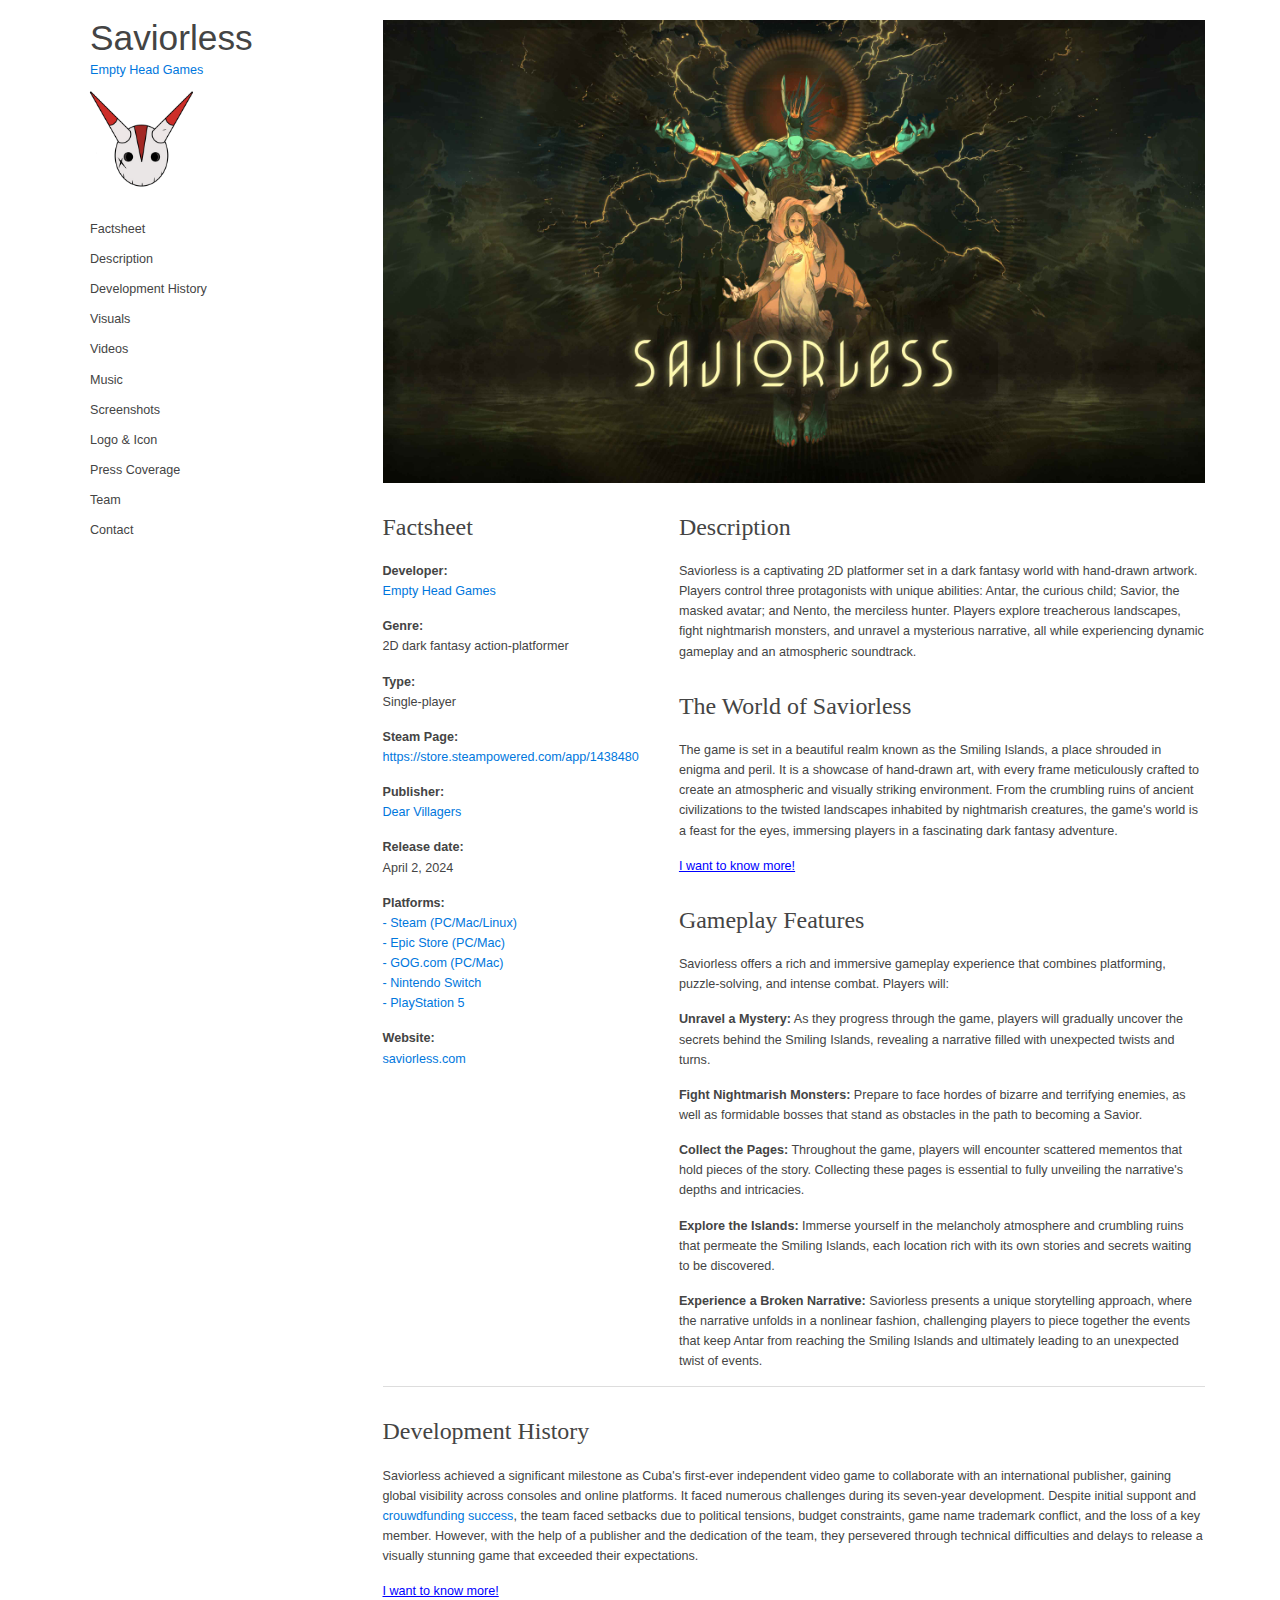
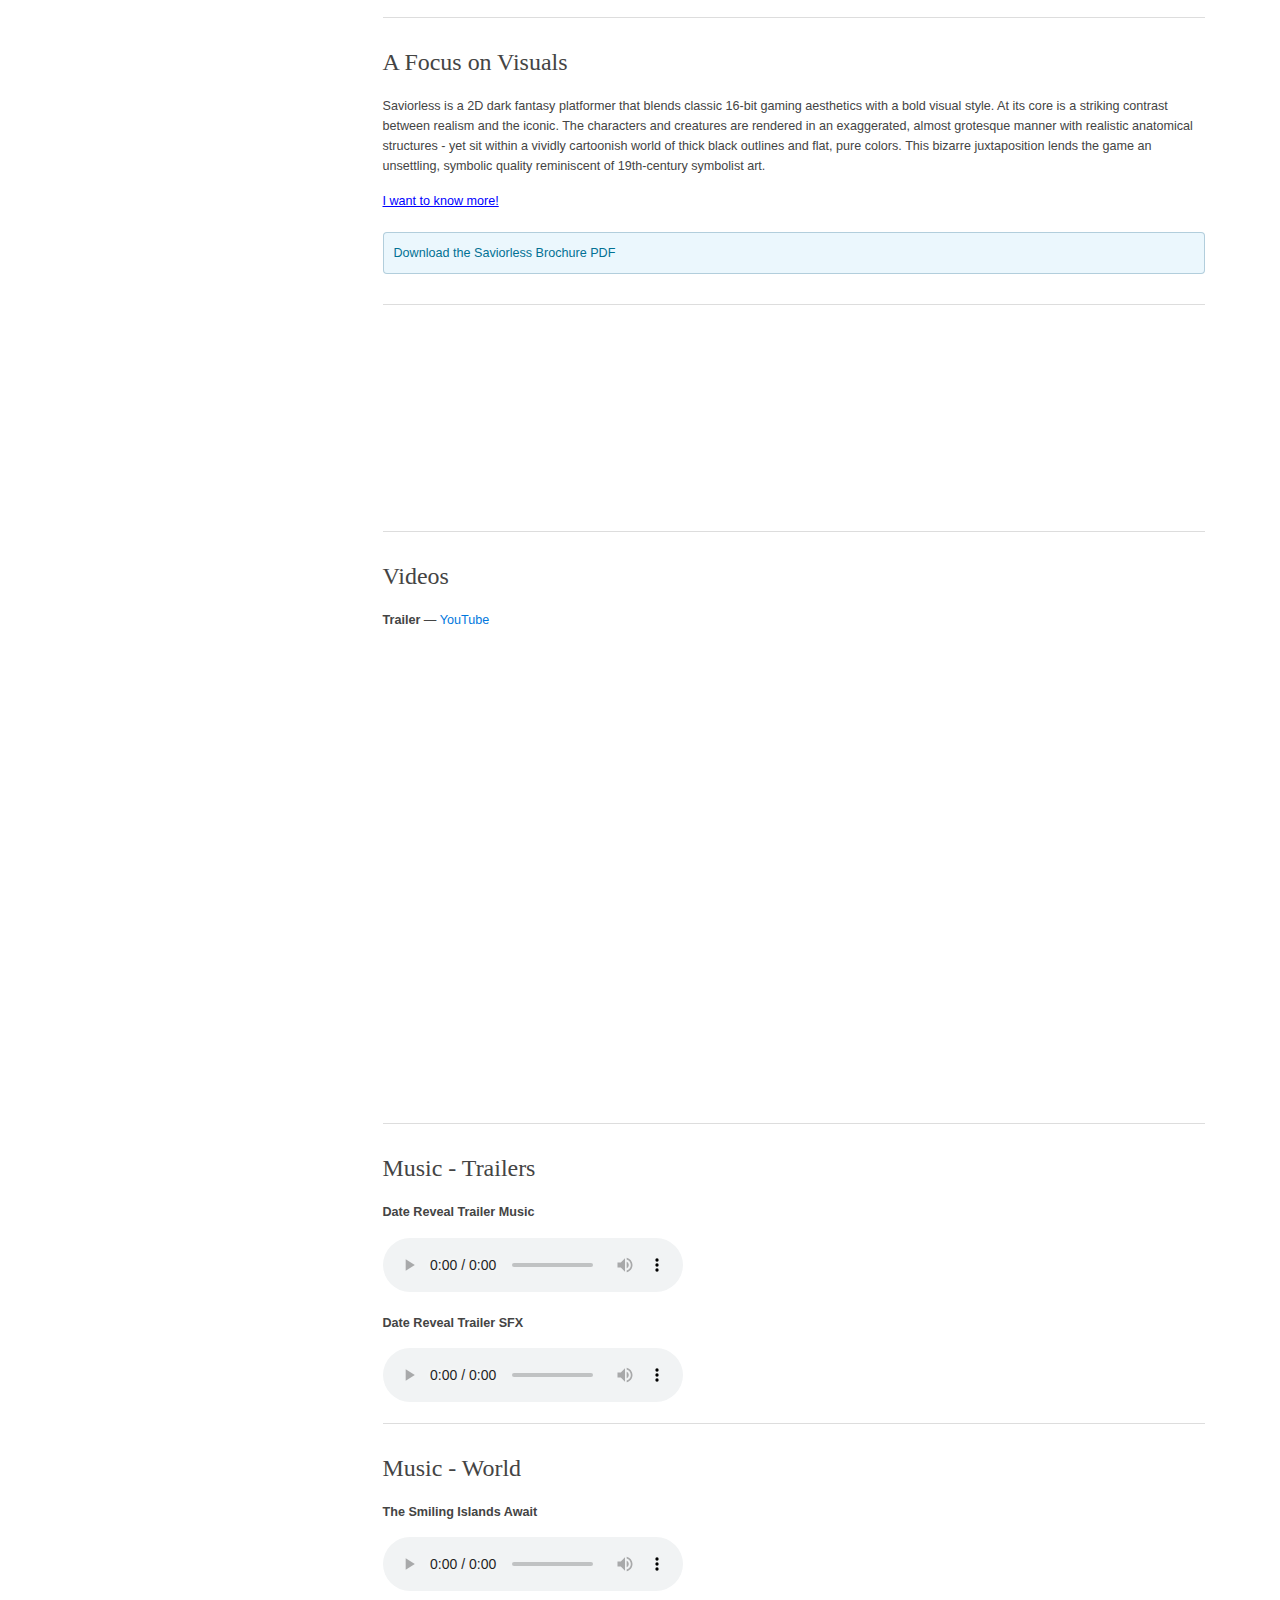
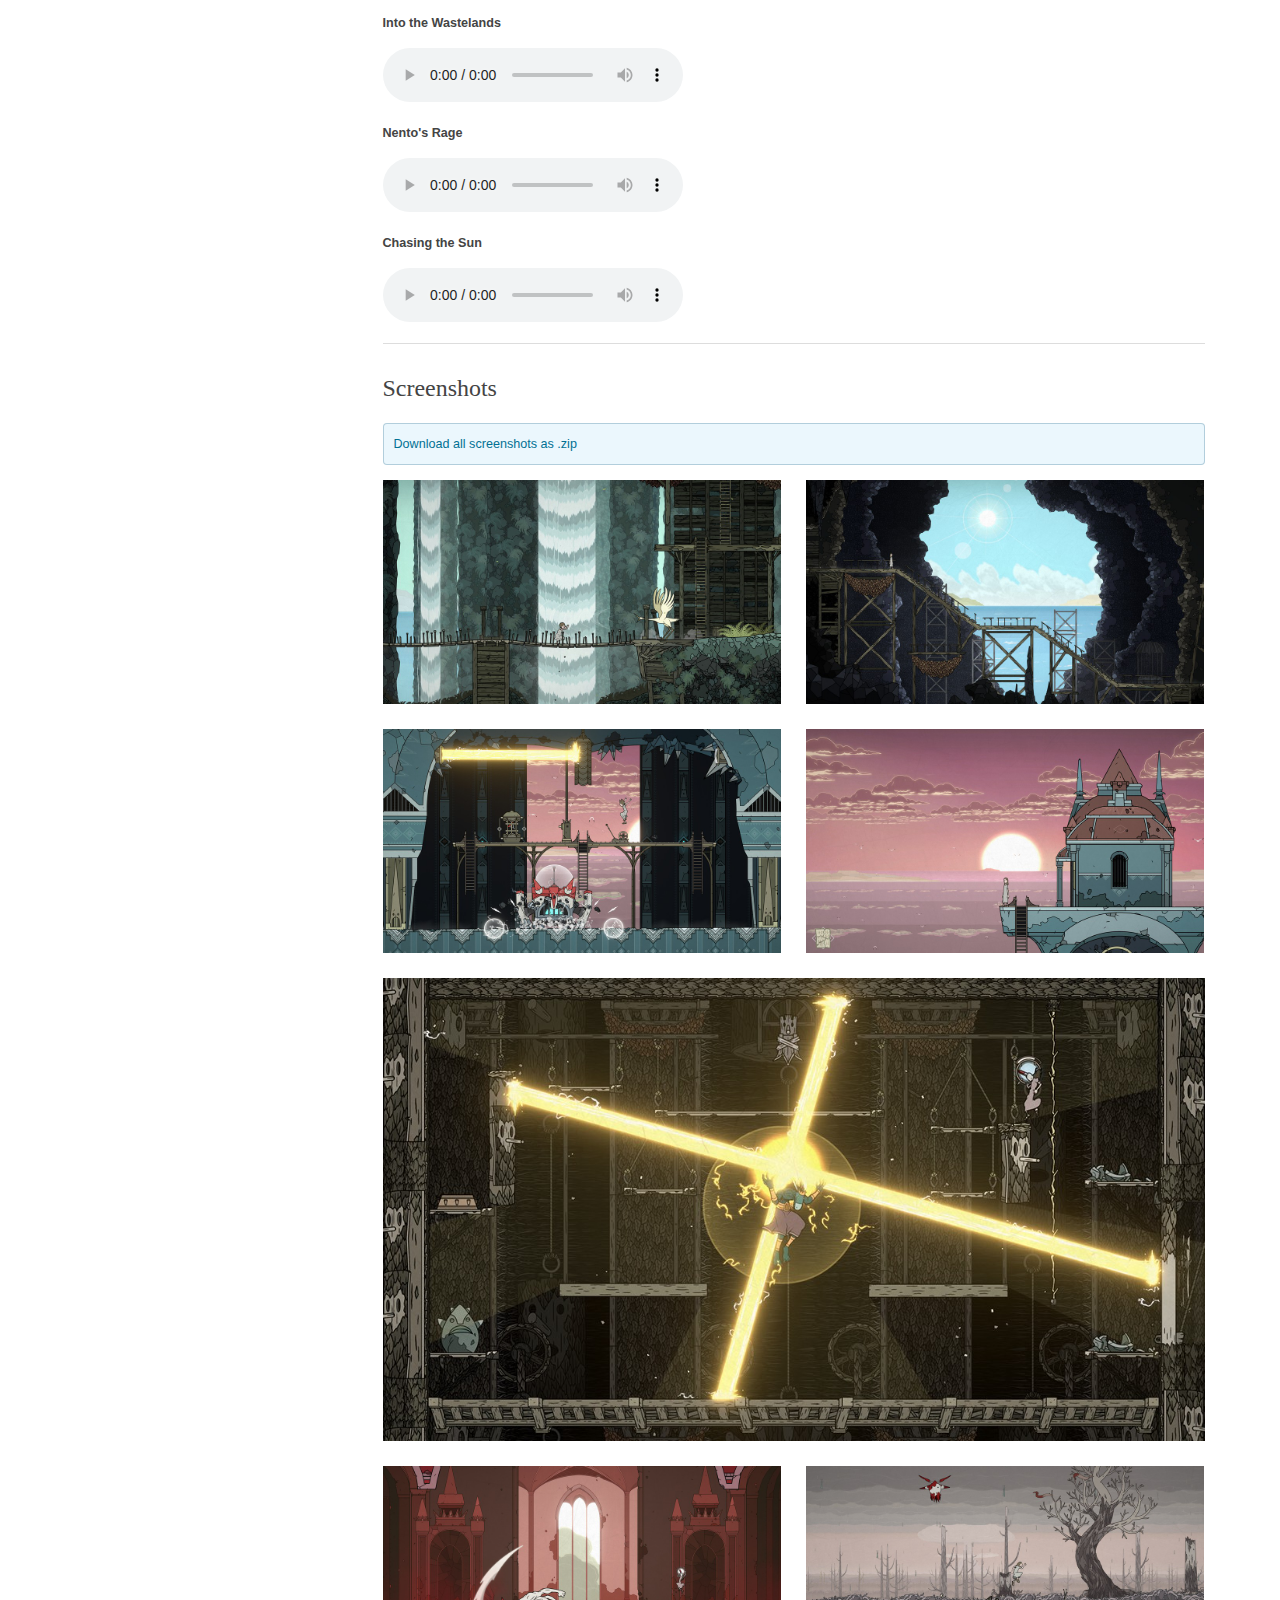
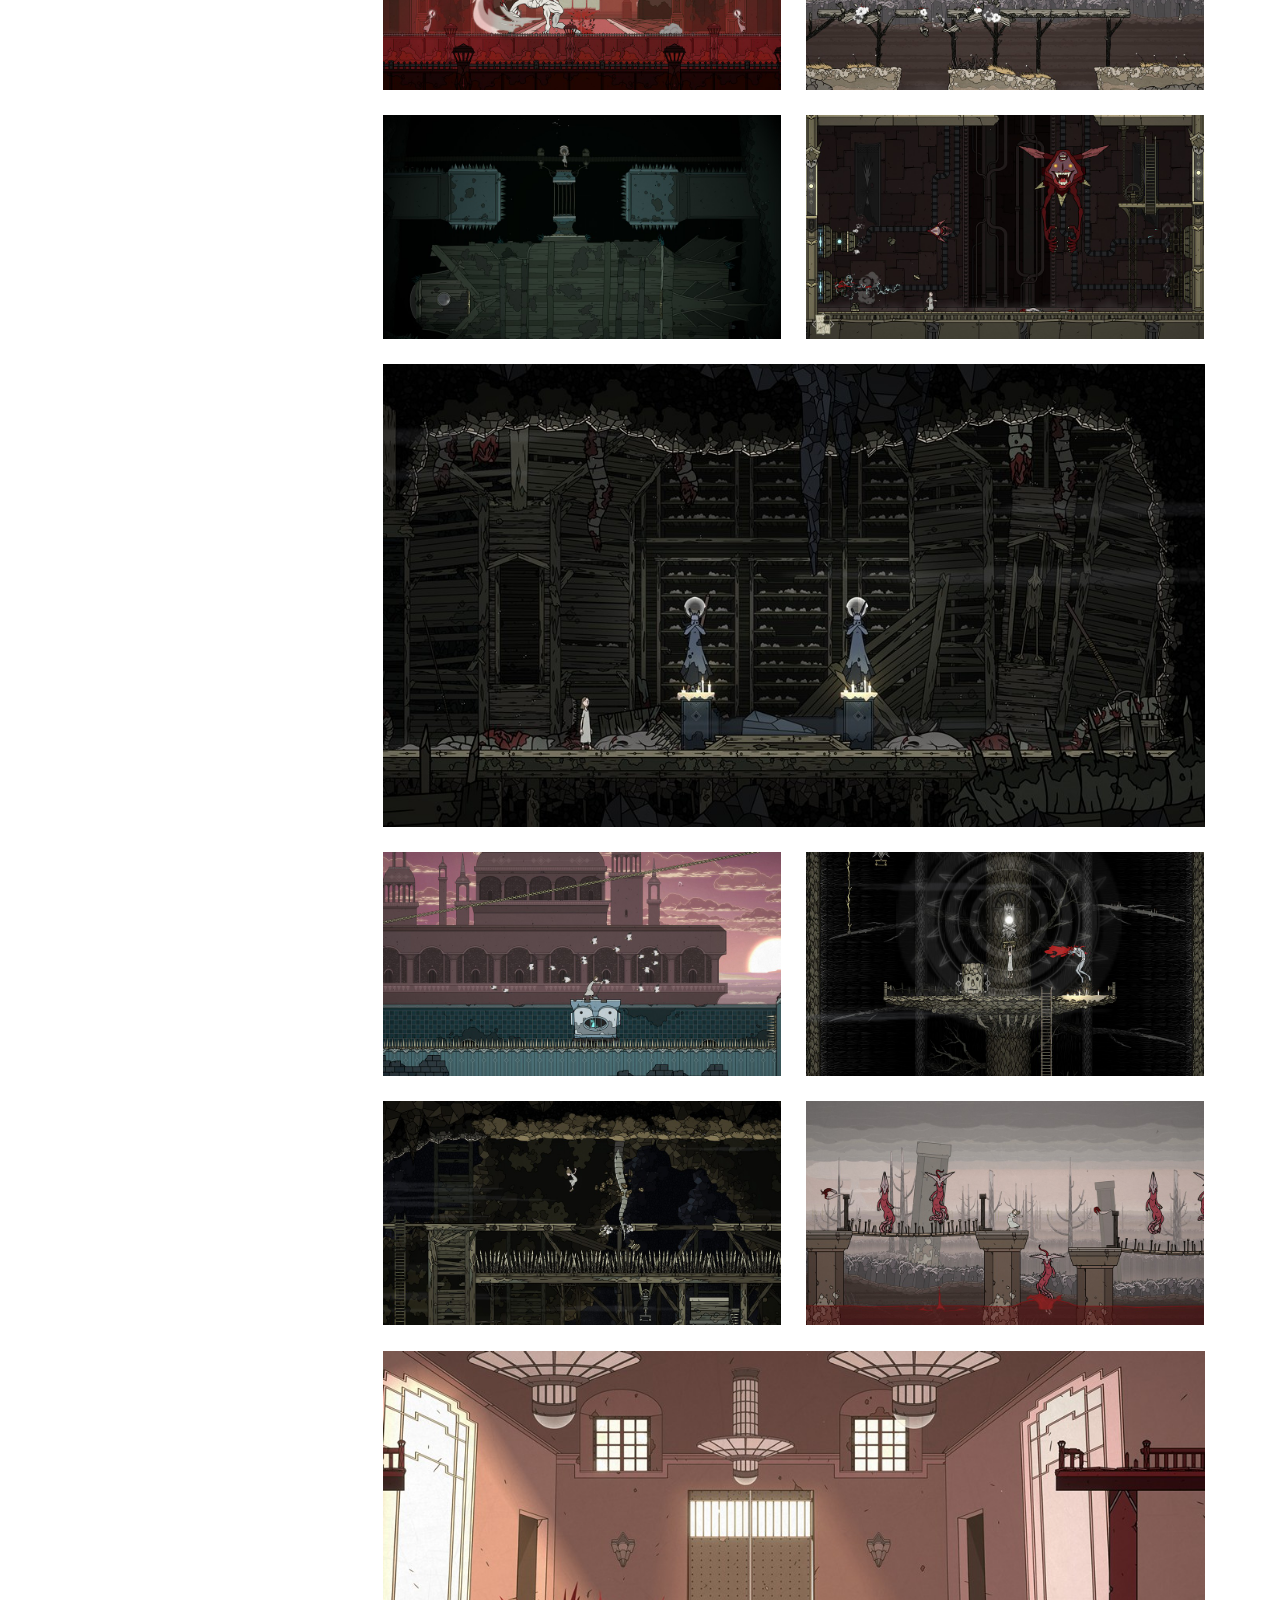
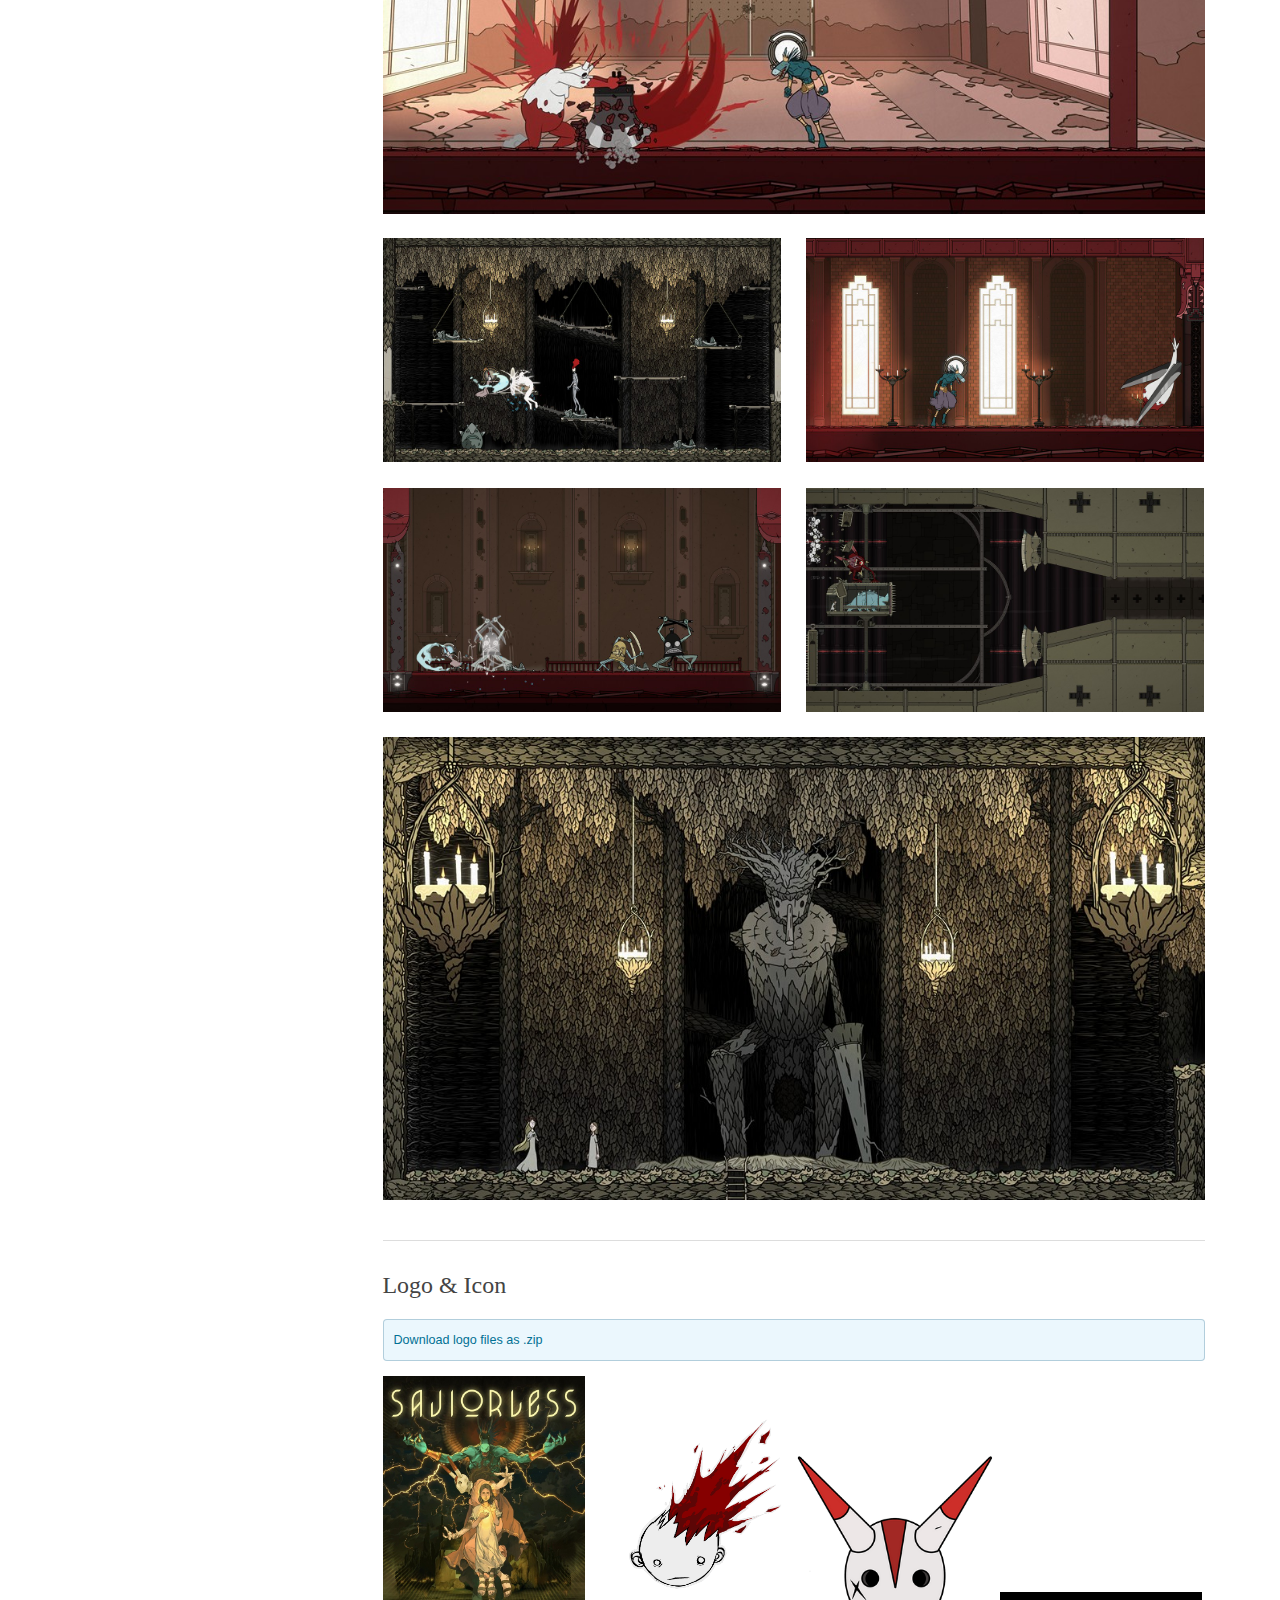
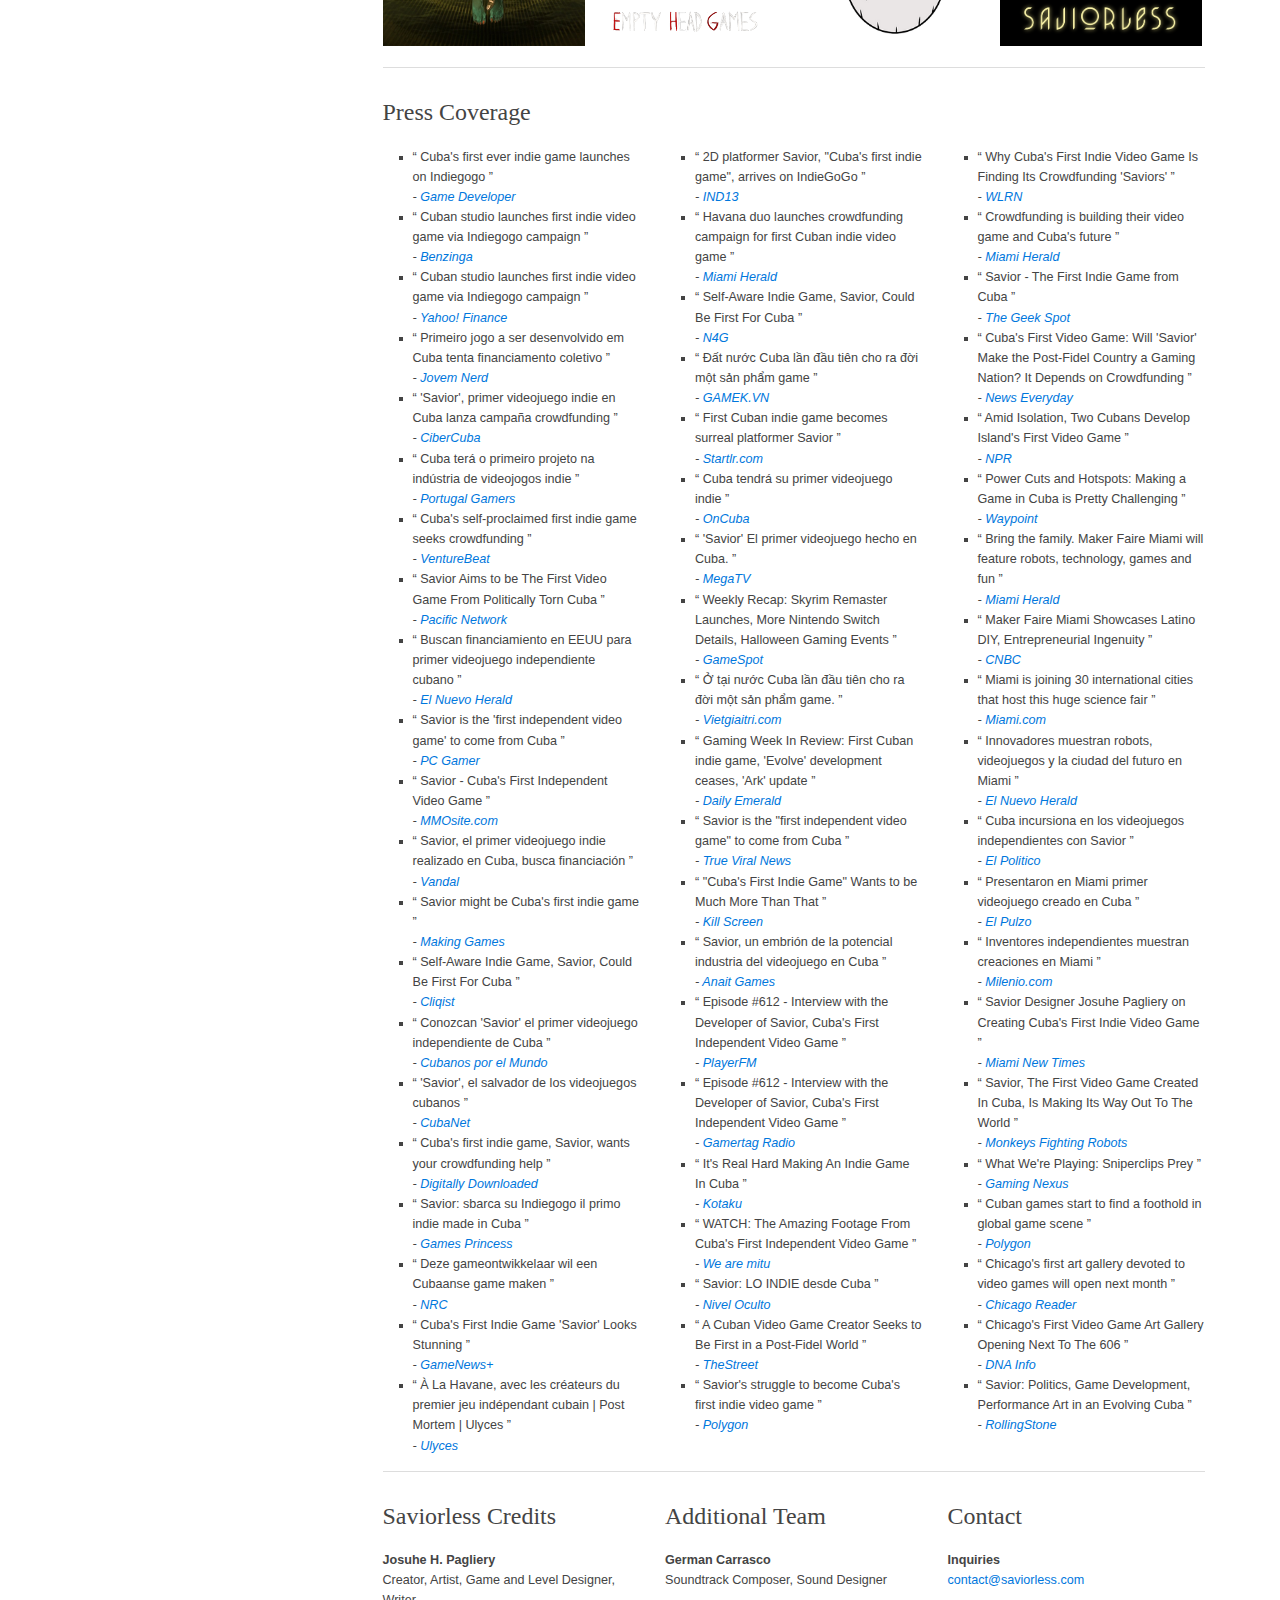
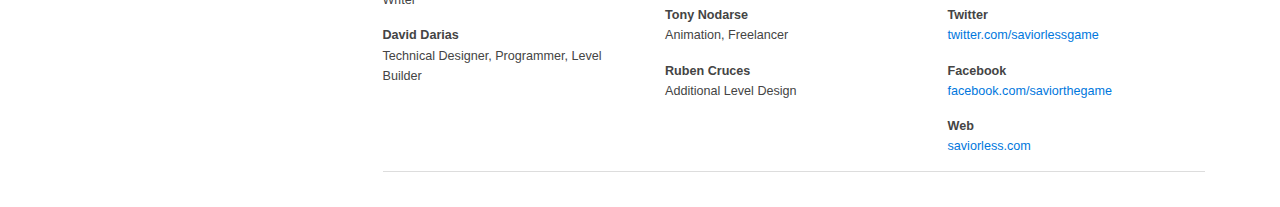
==== commit 4a1349a4: "Uploading Music #1" ====
--- a/presskit/index.html
+++ b/presskit/index.html
@@ -57,6 +57,9 @@
           </li>
           <li>
             <a class="nav__item" href="#videos">Videos</a>
+          </li>
+          <li>
+            <a class="nav__item" href="#music">Music</a>
           </li>
           <li>
             <a class="nav__item" href="#images">Screenshots</a>
@@ -158,10 +161,10 @@
                   <a href="https://www.gog.com/">- GOG.com (PC/Mac)</a>
                 </dd>                     
                 <dd>
-                  <a href="http://www.nintendo.com/games/switch/">- Nintendo Switch</a>
-                </dd>
-                <dd>
-                  <a href="http://store.playstation.com/en-us/home/games">- PlayStation 5</a>
+                  <a href="https://www.nintendo.com/us/store/products/saviorless-switch/">- Nintendo Switch</a>
+                </dd>
+                <dd>
+                  <a href="https://store.playstation.com/en-us/concept/10009800">- PlayStation 5</a>
                 </dd>
                 <!-- <dd>
                   <a href="http://www.xbox.com/en-US/games/xbox-one">- XBox</a>
@@ -400,44 +403,109 @@
             <h2 id="videos">Videos</h2>
             <div>
               <p>
-                <strong>Trailer</strong> — <a href="https://www.youtube.com/embed/SLJKV3nvQNQ?rel=0">YouTube</a>
+                <strong>Trailer</strong> — <a href="https://www.youtube.com/embed/B-9EJE3EAhA?rel=0">YouTube</a>
               </p>
           
               <div class="video-player">
-                <iframe class="video-player__frame" src="https://www.youtube.com/embed/SLJKV3nvQNQ?rel=0" frameborder="0" allowfullscreen></iframe>
+                <iframe class="video-player__frame" src="https://www.youtube.com/embed/B-9EJE3EAhA?rel=0" frameborder="0" allowfullscreen></iframe>
               </div>
-          
-          
             </div>
-            
-            <!-- <div>
-              <p>
-                <strong>Gameplay Video</strong> — <a href="https://www.youtube.com/embed/UEcdWKZxhIs?rel=0">YouTube</a> 
-              </p>
-          
-              <div class="video-player">
-                <iframe class="video-player__frame" src="https://www.youtube.com/embed/UEcdWKZxhIs?rel=0" frameborder="0" allowfullscreen></iframe>
+          </section>
+
+          <section class="block">
+            <h2 id="music">Music - Trailers</h2>
+            <div class="row">            
+              <div class="column">
+                <p>              
+                  <strong>Date Reveal Trailer Music</strong>
+                </p>              
+                <p>              
+                  <audio src="\presskit\audio\Saviorless - Date Reveal Trailer Music.wav" controls>
+                    Your browser does not support the audio element.
+                  </audio>
+                </p>                
               </div>
-          
+              <div class="column">
+                <p>              
+                  <strong>Date Reveal Trailer SFX</strong>
+                </p> 
+                <p>              
+                  <audio src="\presskit\audio\Saviorless - Date Reveal Trailer SFX.wav" controls>
+                    Your browser does not support the audio element.
+                  </audio>
+                </p>           
+              </div>
+            </div>
+            <!-- <div class="row">            
+              <div class="column">
+                <p>              
+                  <strong>Launch Trailer Music</strong>
+                </p>              
+                <p>              
+                  <audio src="\presskit\audio\Saviorless - Launch Trailer Music.wav" controls>
+                    Your browser does not support the audio element.
+                  </audio>
+                </p>                
+              </div>
+              <div class="column">
+                <p>              
+                  <strong>Launch Trailer SFX</strong>
+                </p> 
+                <p>              
+                  <audio src="\presskit\audio\Saviorless - Launch Trailer SFX.wav" controls>
+                    Your browser does not support the audio element.
+                  </audio>
+                </p>           
+              </div>
             </div> -->
-
-            <!-- <div>
-              <p>
-                <strong>Early Access Trailer</strong> — <a href="https://www.youtube.com/embed/EtyQMcc19xY?rel=0">YouTube</a> 
-              </p>
-          
-              <div class="video-player">
-                <iframe class="video-player__frame" src="https://www.youtube.com/embed/EtyQMcc19xY?rel=0" frameborder="0" allowfullscreen></iframe>
+          </section>
+
+          <section class="block">
+            <h2 id="music">Music - World</h2>
+            <div class="row">            
+              <div class="column">
+                <p>              
+                  <strong>The Smiling Islands Await</strong>
+                </p>              
+                <p>              
+                  <audio src="\presskit\audio\Saviorless - The Smiling Islands Await.wav" controls>
+                    Your browser does not support the audio element.
+                  </audio>
+                </p>                
               </div>
-          
-          
-            </div> -->
-             
-            <!-- <div>
-              <p>
-                <strong>Short gameplay preview: Burger vs Pizza</strong> — <a href="https://github.com/pixelnest/presskit.html" target="_blank">Download</a>
-              </p>
-            </div> -->
+              <div class="column">
+                <p>              
+                  <strong>Into the Wastelands</strong>
+                </p> 
+                <p>              
+                  <audio src="\presskit\audio\Saviorless - Into the Wastelands.wav" controls>
+                    Your browser does not support the audio element.
+                  </audio>
+                </p>           
+              </div>
+            </div>
+            <div class="row">            
+              <div class="column">
+                <p>              
+                  <strong>Nento's Rage</strong>
+                </p>              
+                <p>              
+                  <audio src="\presskit\audio\Saviorless - Nento's Rage.wav" controls>
+                    Your browser does not support the audio element.
+                  </audio>
+                </p>                
+              </div>
+              <div class="column">
+                <p>              
+                  <strong>Chasing the Sun</strong>
+                </p> 
+                <p>              
+                  <audio src="\presskit\audio\Saviorless - Chasing the Sun.wav" controls>
+                    Your browser does not support the audio element.
+                  </audio>
+                </p>           
+              </div>
+            </div>
           </section>
           
           <section class="block">
@@ -1172,19 +1240,20 @@
               <h2 id="credits">Additional Team</h2>
             
               <dl>
+                
+                <dt>German Carrasco</dt>
+                <dd>
+                  Soundtrack Composer, Sound Designer
+                </dd>
+
+                <dt>Tony Nodarse</dt>
+                <dd>
+                  Animation, Freelancer
+                </dd>
+
                 <dt>Ruben Cruces</dt>
                 <dd>
                   Additional Level Design
-                </dd>
-            
-                <dt>Tony Nodarse</dt>
-                <dd>
-                  Animation, Freelancer
-                </dd>
-            
-                <dt>German Carrasco</dt>
-                <dd>
-                  Soundtrack Composer, Sound Designer
                 </dd>
             
               </dl>
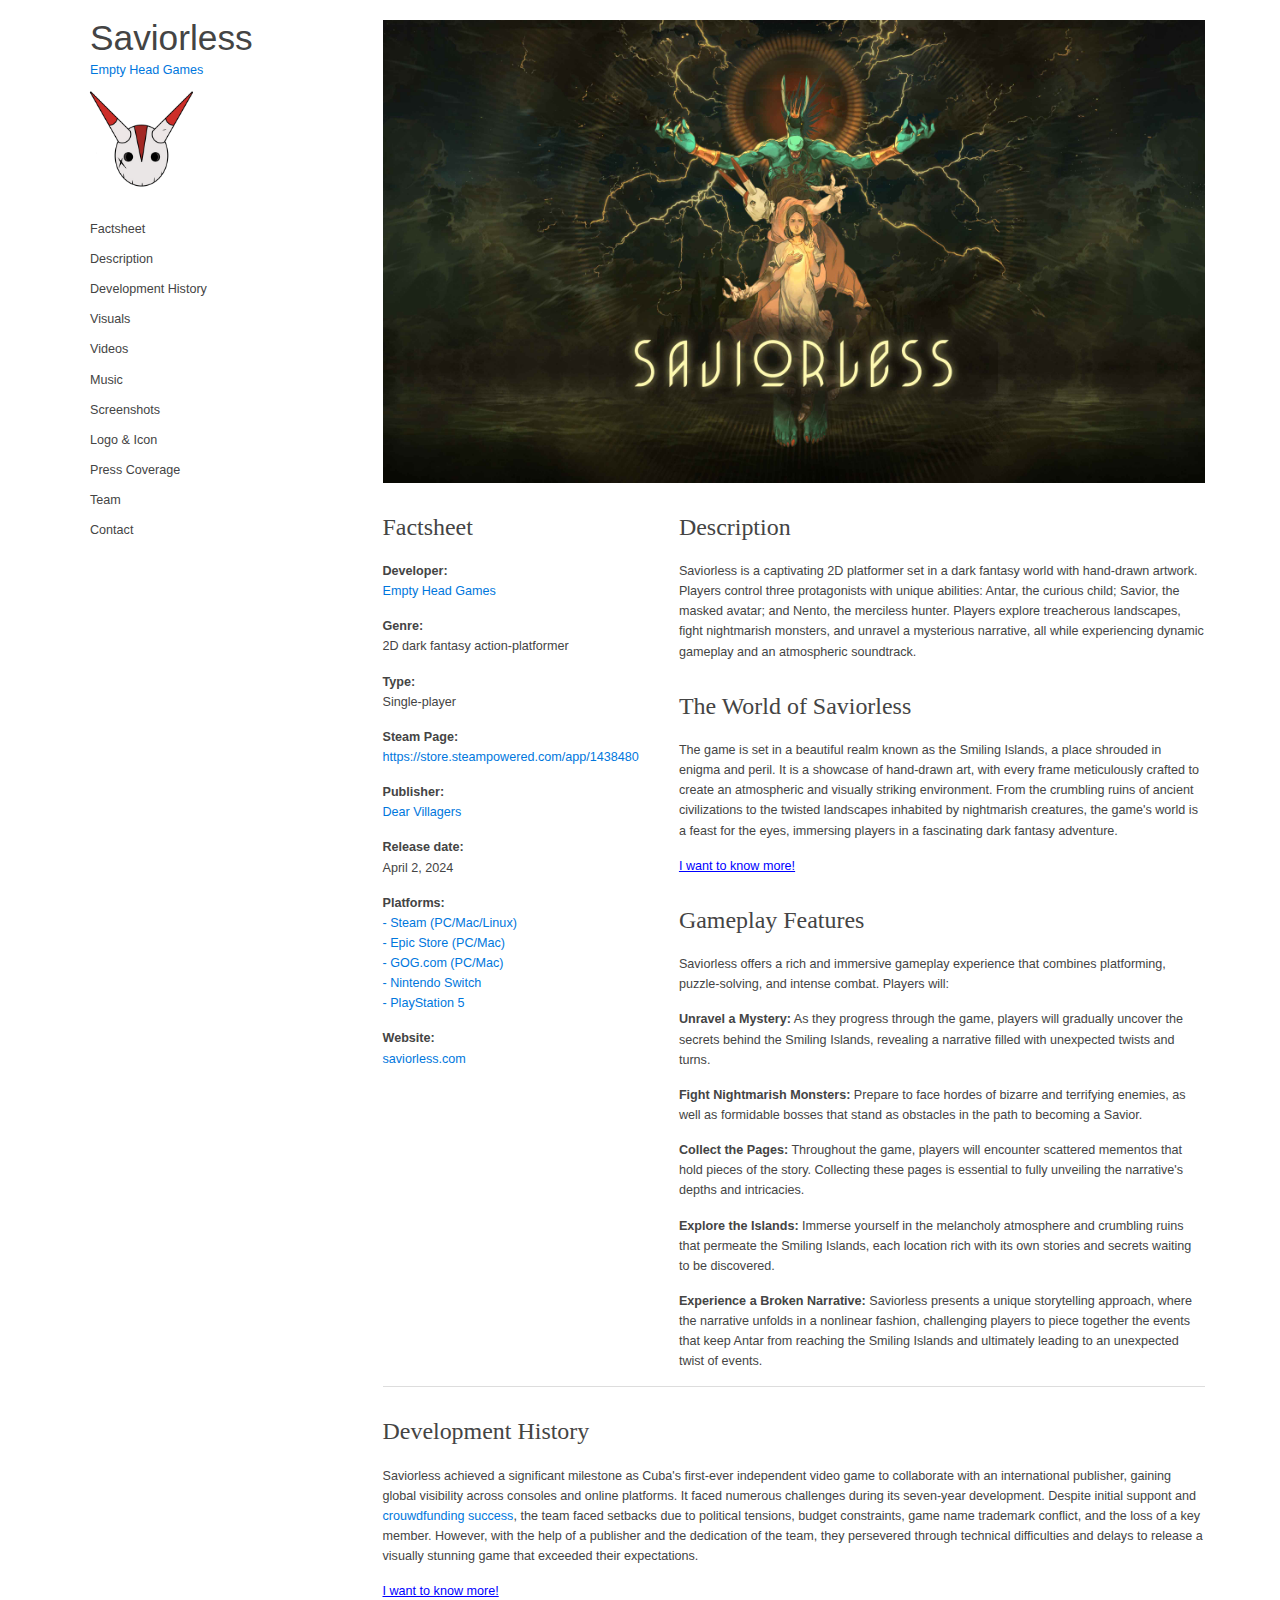
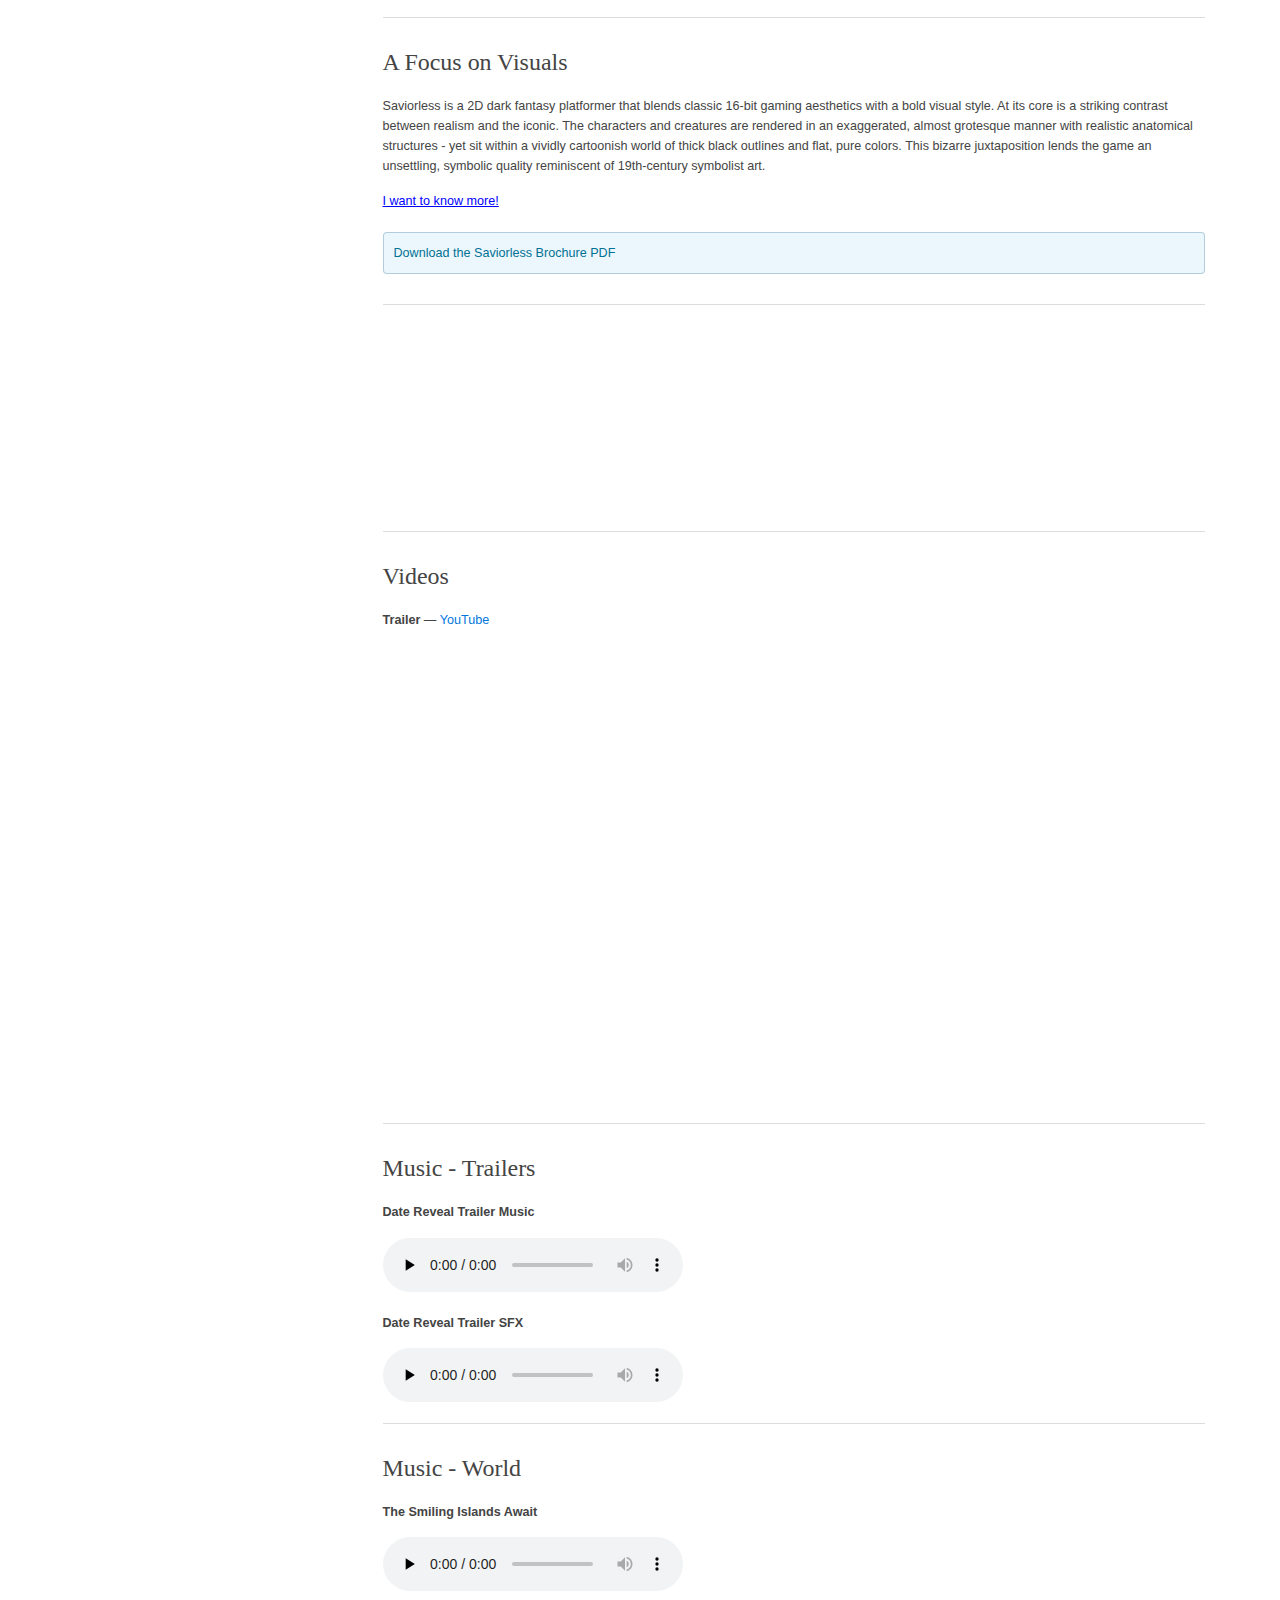
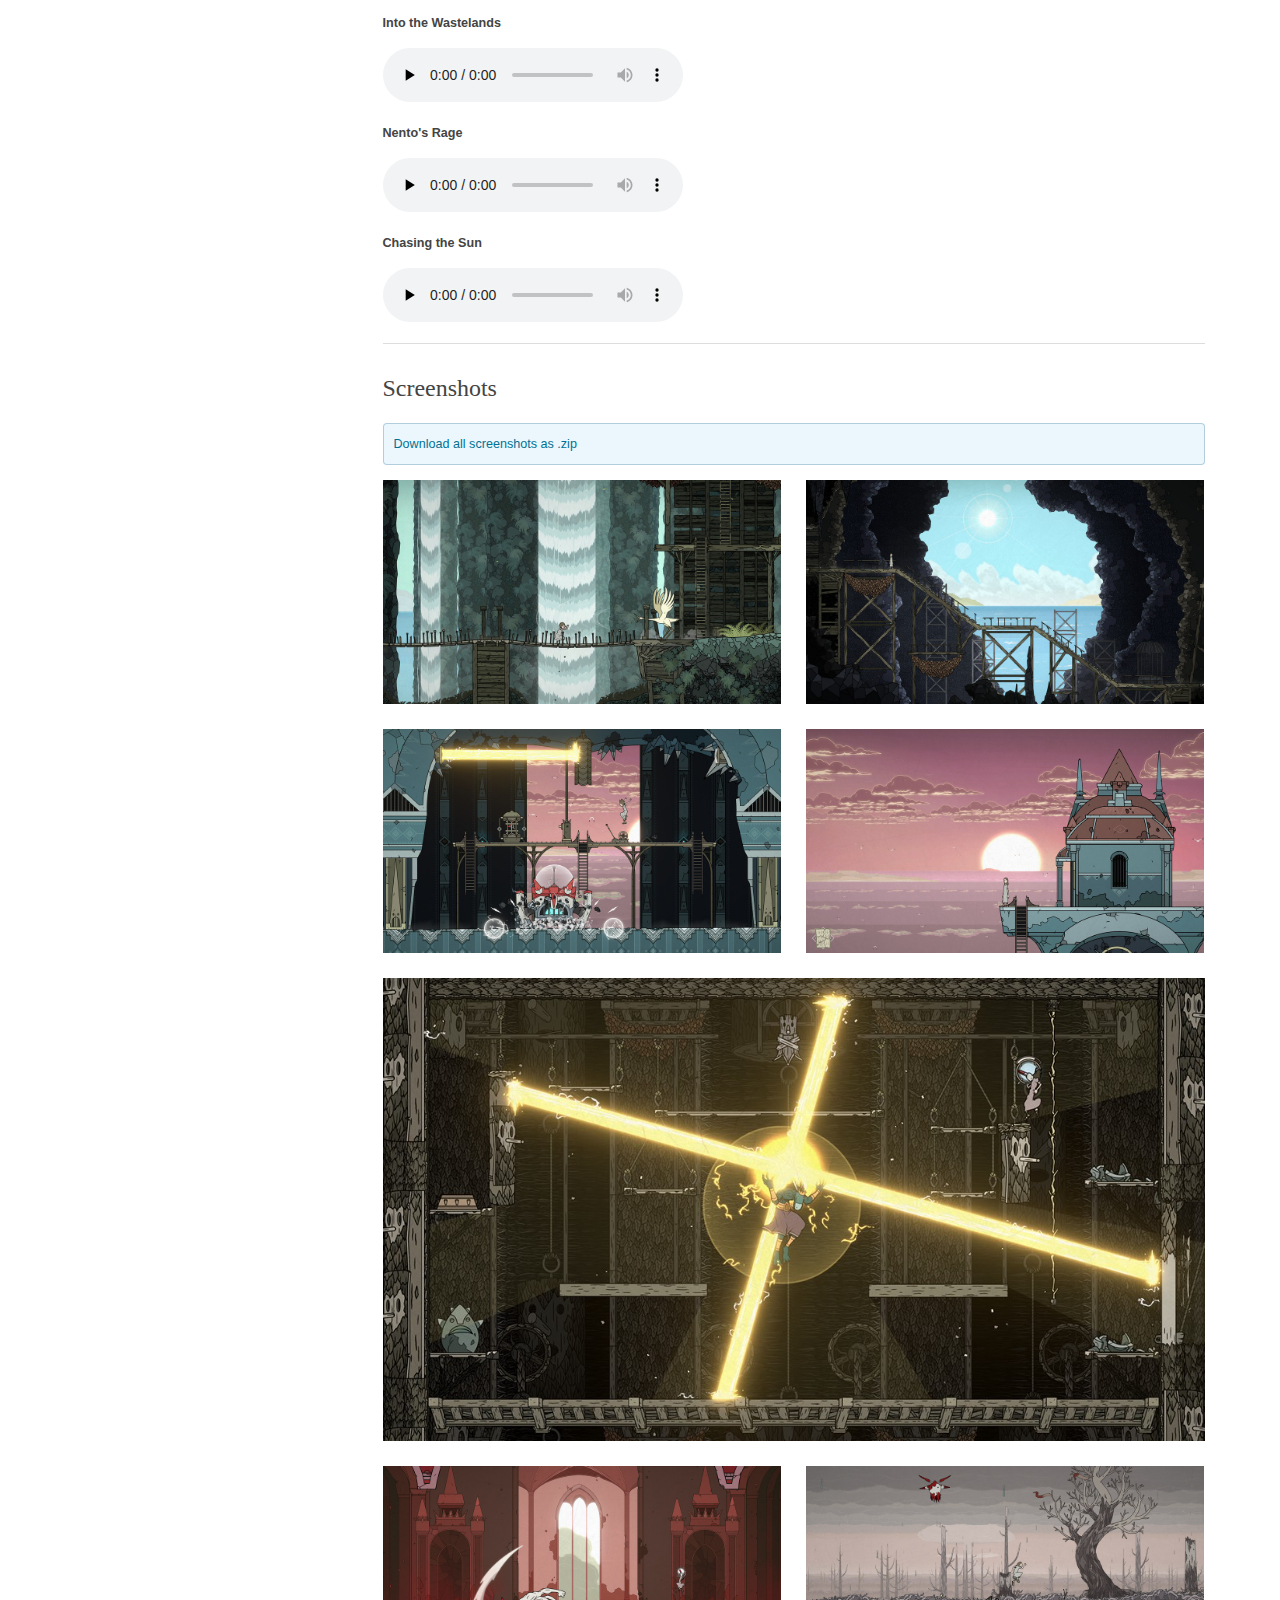
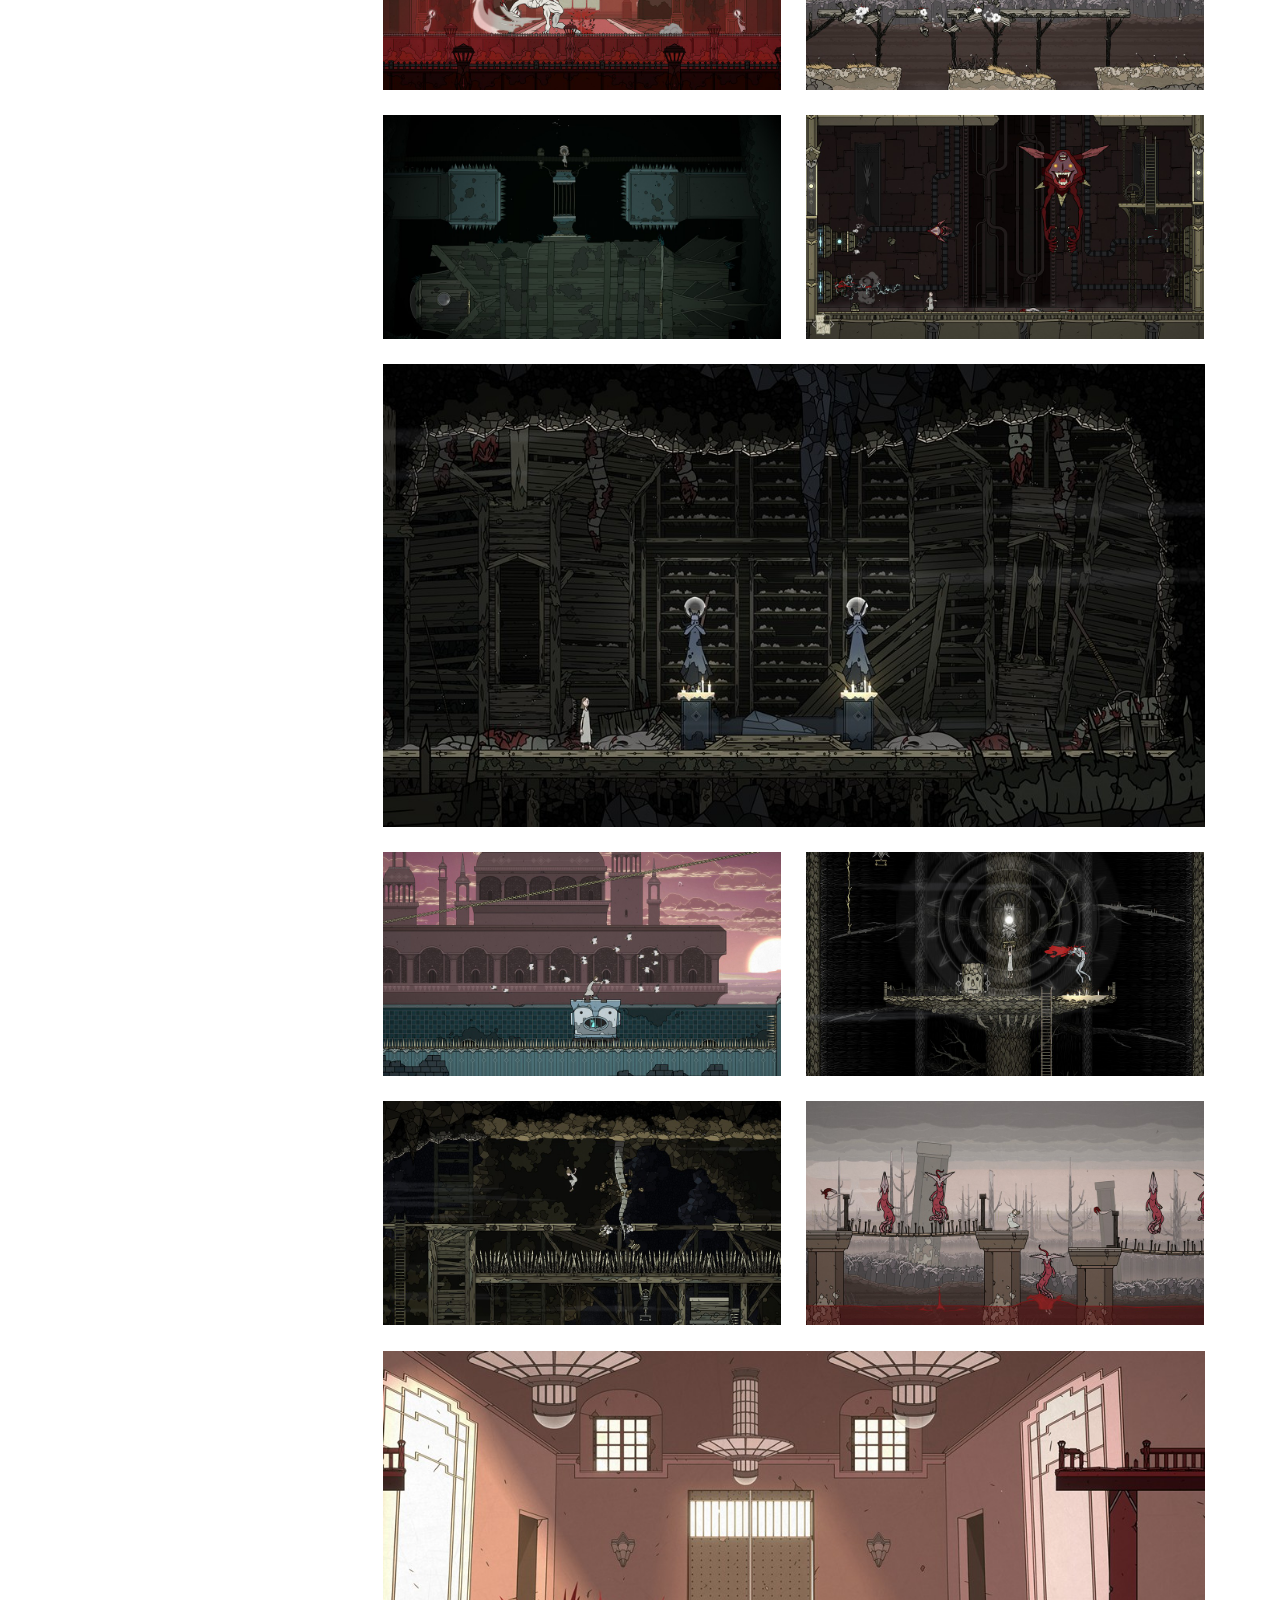
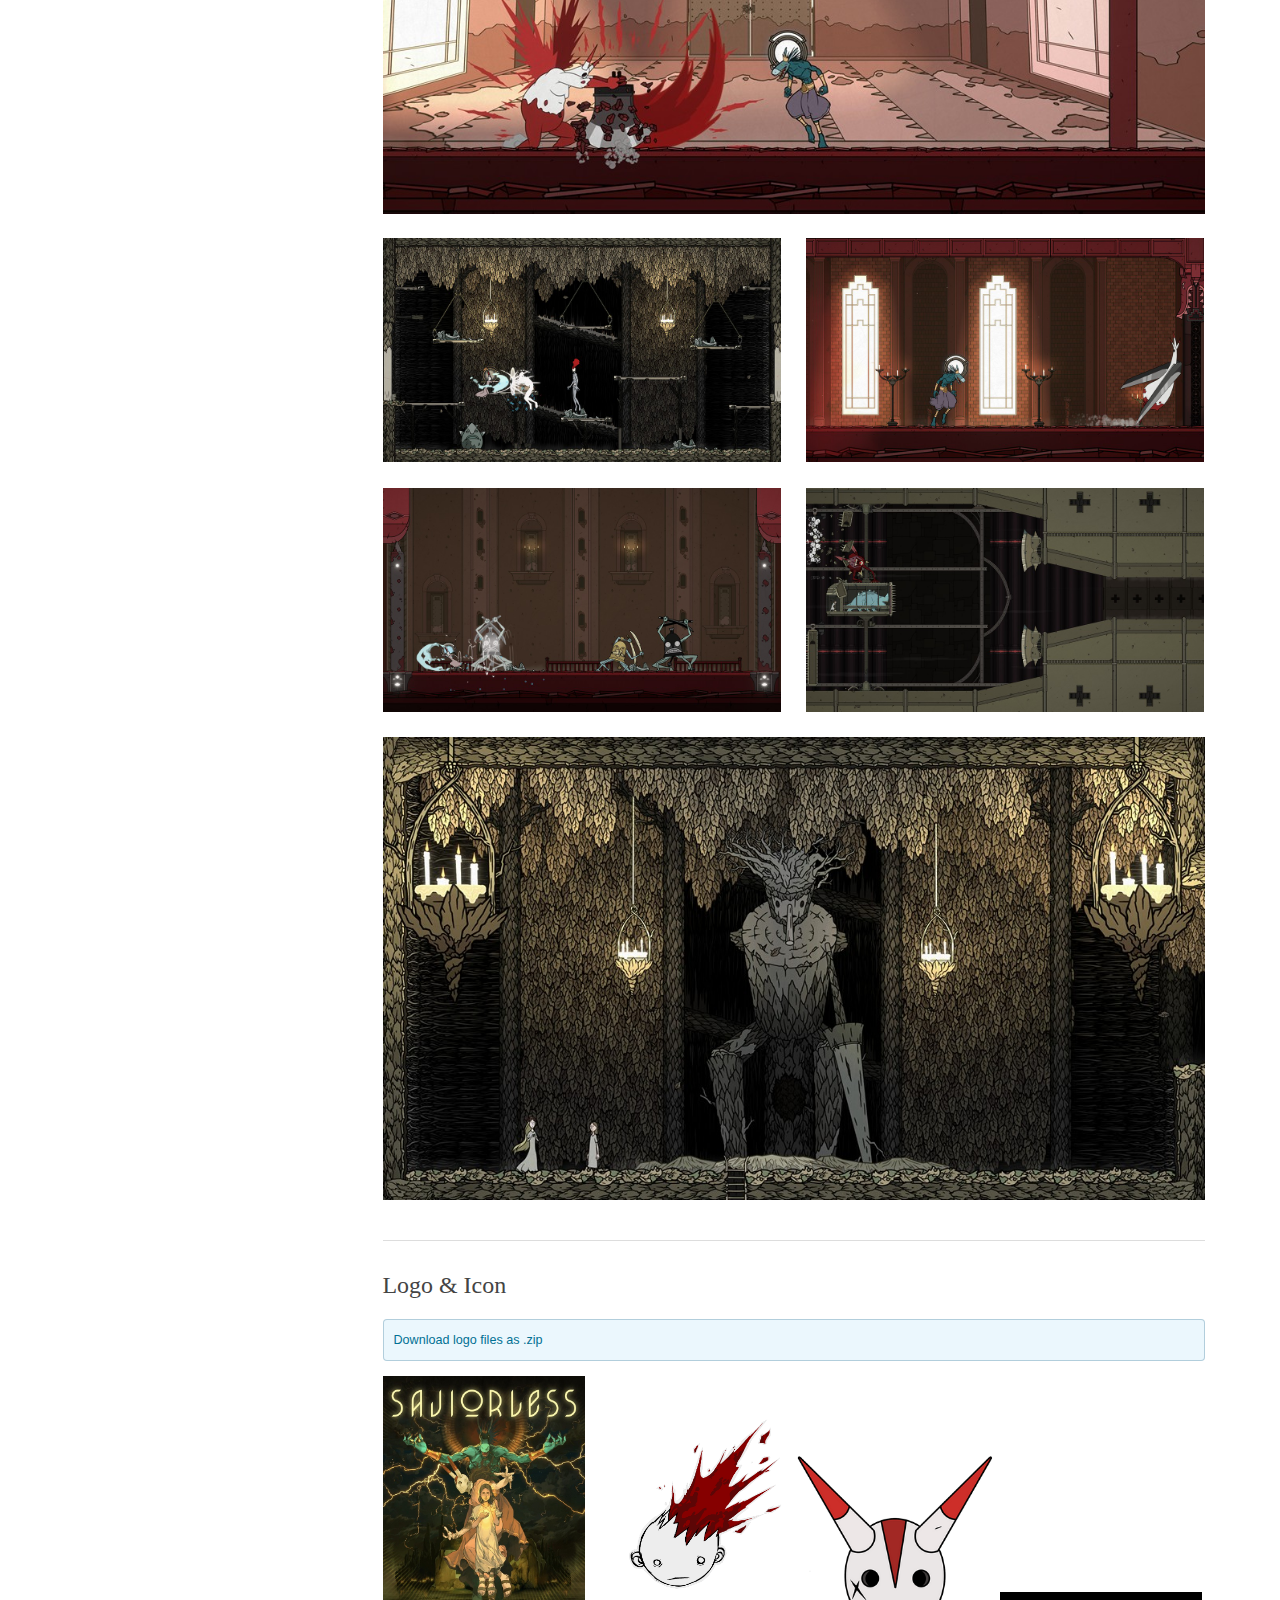
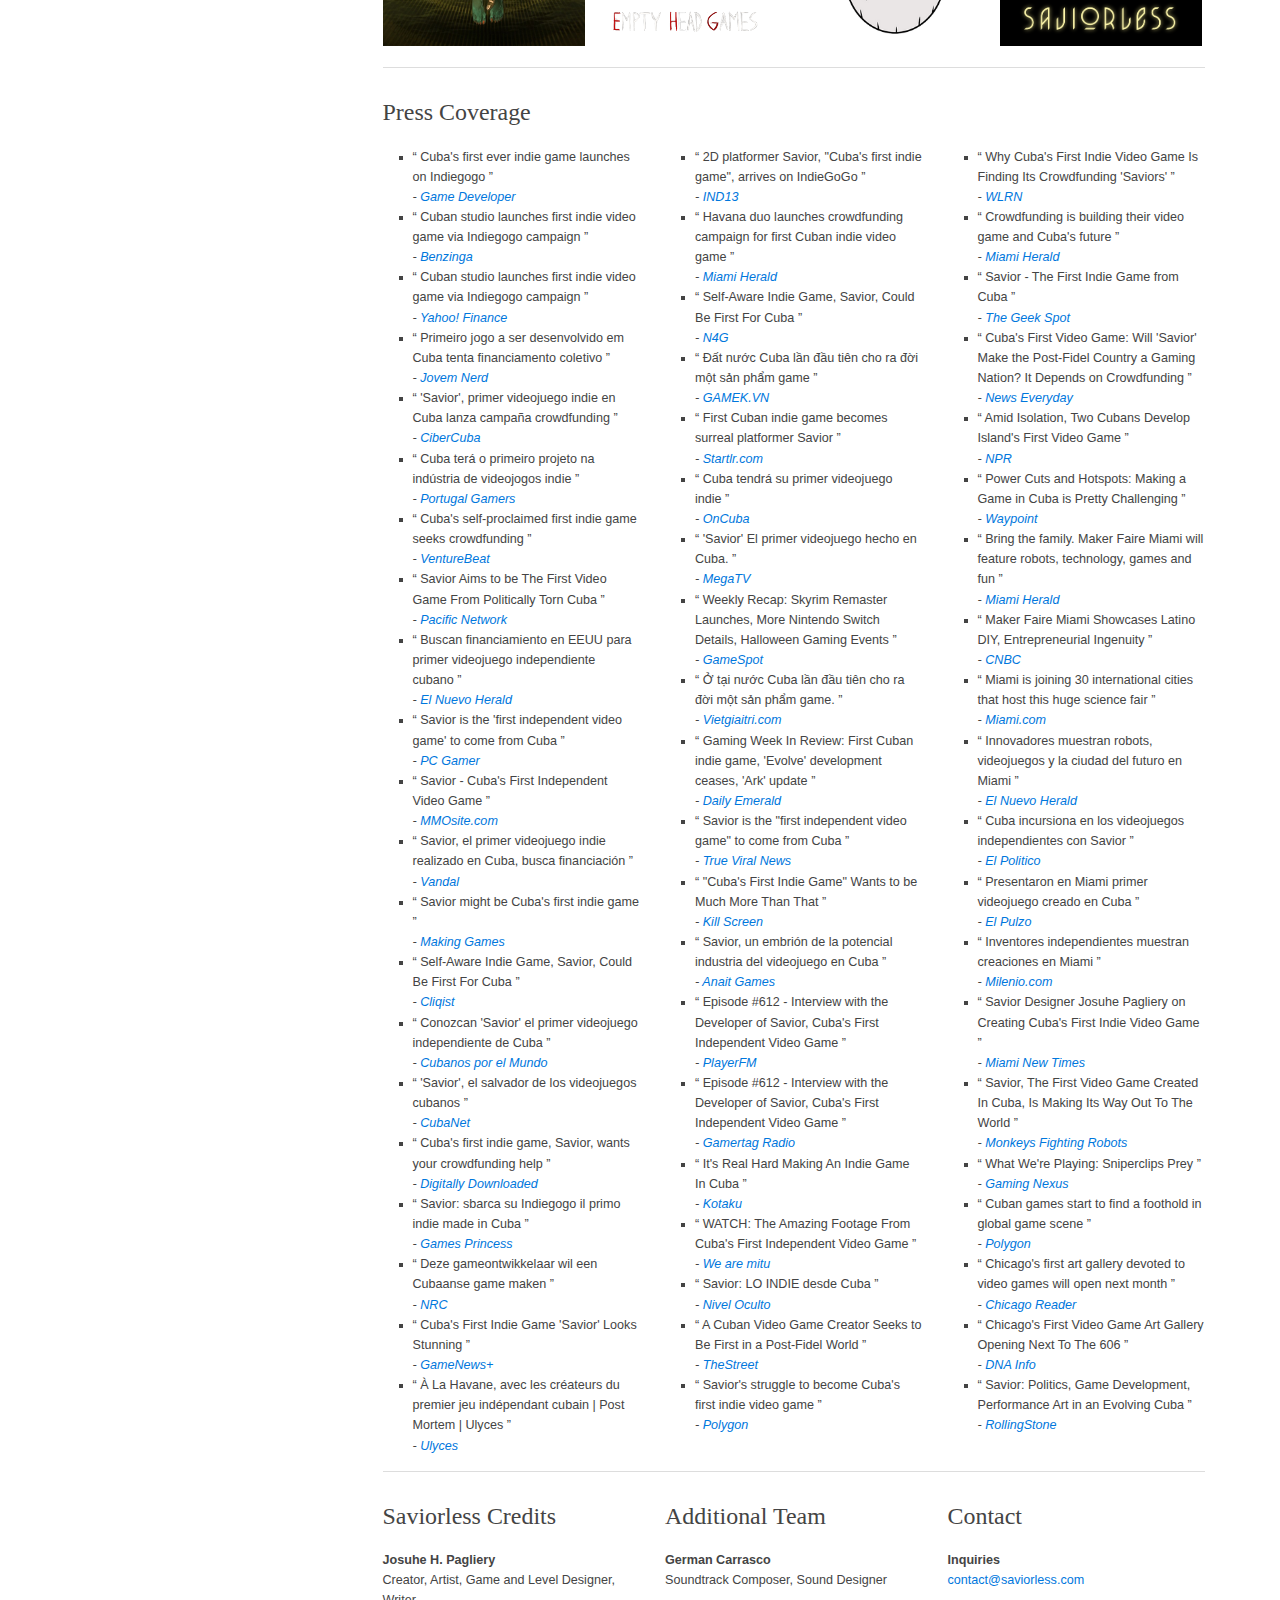
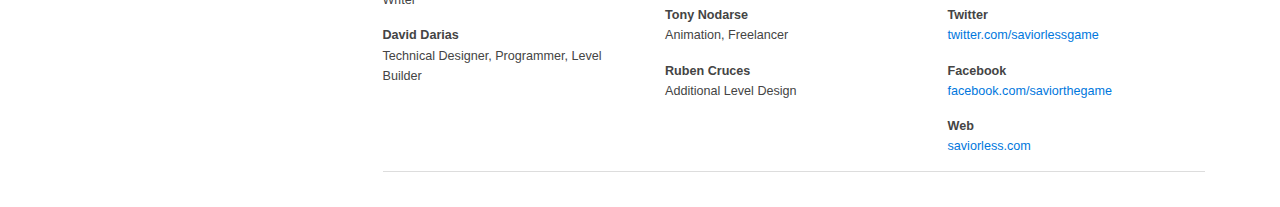
==== commit 9b6cb571: "Disable preload of the audio" ====
--- a/presskit/index.html
+++ b/presskit/index.html
@@ -420,7 +420,7 @@
                   <strong>Date Reveal Trailer Music</strong>
                 </p>              
                 <p>              
-                  <audio src="\presskit\audio\Saviorless - Date Reveal Trailer Music.wav" controls>
+                  <audio src="\presskit\audio\Saviorless - Date Reveal Trailer Music.wav" controls="controls" preload="none">
                     Your browser does not support the audio element.
                   </audio>
                 </p>                
@@ -430,7 +430,7 @@
                   <strong>Date Reveal Trailer SFX</strong>
                 </p> 
                 <p>              
-                  <audio src="\presskit\audio\Saviorless - Date Reveal Trailer SFX.wav" controls>
+                  <audio src="\presskit\audio\Saviorless - Date Reveal Trailer SFX.wav" controls="controls" preload="none">
                     Your browser does not support the audio element.
                   </audio>
                 </p>           
@@ -442,7 +442,7 @@
                   <strong>Launch Trailer Music</strong>
                 </p>              
                 <p>              
-                  <audio src="\presskit\audio\Saviorless - Launch Trailer Music.wav" controls>
+                  <audio src="\presskit\audio\Saviorless - Launch Trailer Music.wav" controls="controls" preload="none">
                     Your browser does not support the audio element.
                   </audio>
                 </p>                
@@ -452,7 +452,7 @@
                   <strong>Launch Trailer SFX</strong>
                 </p> 
                 <p>              
-                  <audio src="\presskit\audio\Saviorless - Launch Trailer SFX.wav" controls>
+                  <audio src="\presskit\audio\Saviorless - Launch Trailer SFX.wav" controls="controls" preload="none">
                     Your browser does not support the audio element.
                   </audio>
                 </p>           
@@ -468,7 +468,7 @@
                   <strong>The Smiling Islands Await</strong>
                 </p>              
                 <p>              
-                  <audio src="\presskit\audio\Saviorless - The Smiling Islands Await.wav" controls>
+                  <audio src="\presskit\audio\Saviorless - The Smiling Islands Await.wav" controls="controls" preload="none">
                     Your browser does not support the audio element.
                   </audio>
                 </p>                
@@ -478,7 +478,7 @@
                   <strong>Into the Wastelands</strong>
                 </p> 
                 <p>              
-                  <audio src="\presskit\audio\Saviorless - Into the Wastelands.wav" controls>
+                  <audio src="\presskit\audio\Saviorless - Into the Wastelands.wav" controls="controls" preload="none">
                     Your browser does not support the audio element.
                   </audio>
                 </p>           
@@ -490,7 +490,7 @@
                   <strong>Nento's Rage</strong>
                 </p>              
                 <p>              
-                  <audio src="\presskit\audio\Saviorless - Nento's Rage.wav" controls>
+                  <audio src="\presskit\audio\Saviorless - Nento's Rage.wav" controls="controls" preload="none">
                     Your browser does not support the audio element.
                   </audio>
                 </p>                
@@ -500,7 +500,7 @@
                   <strong>Chasing the Sun</strong>
                 </p> 
                 <p>              
-                  <audio src="\presskit\audio\Saviorless - Chasing the Sun.wav" controls>
+                  <audio src="\presskit\audio\Saviorless - Chasing the Sun.wav" controls="controls" preload="none">
                     Your browser does not support the audio element.
                   </audio>
                 </p>           
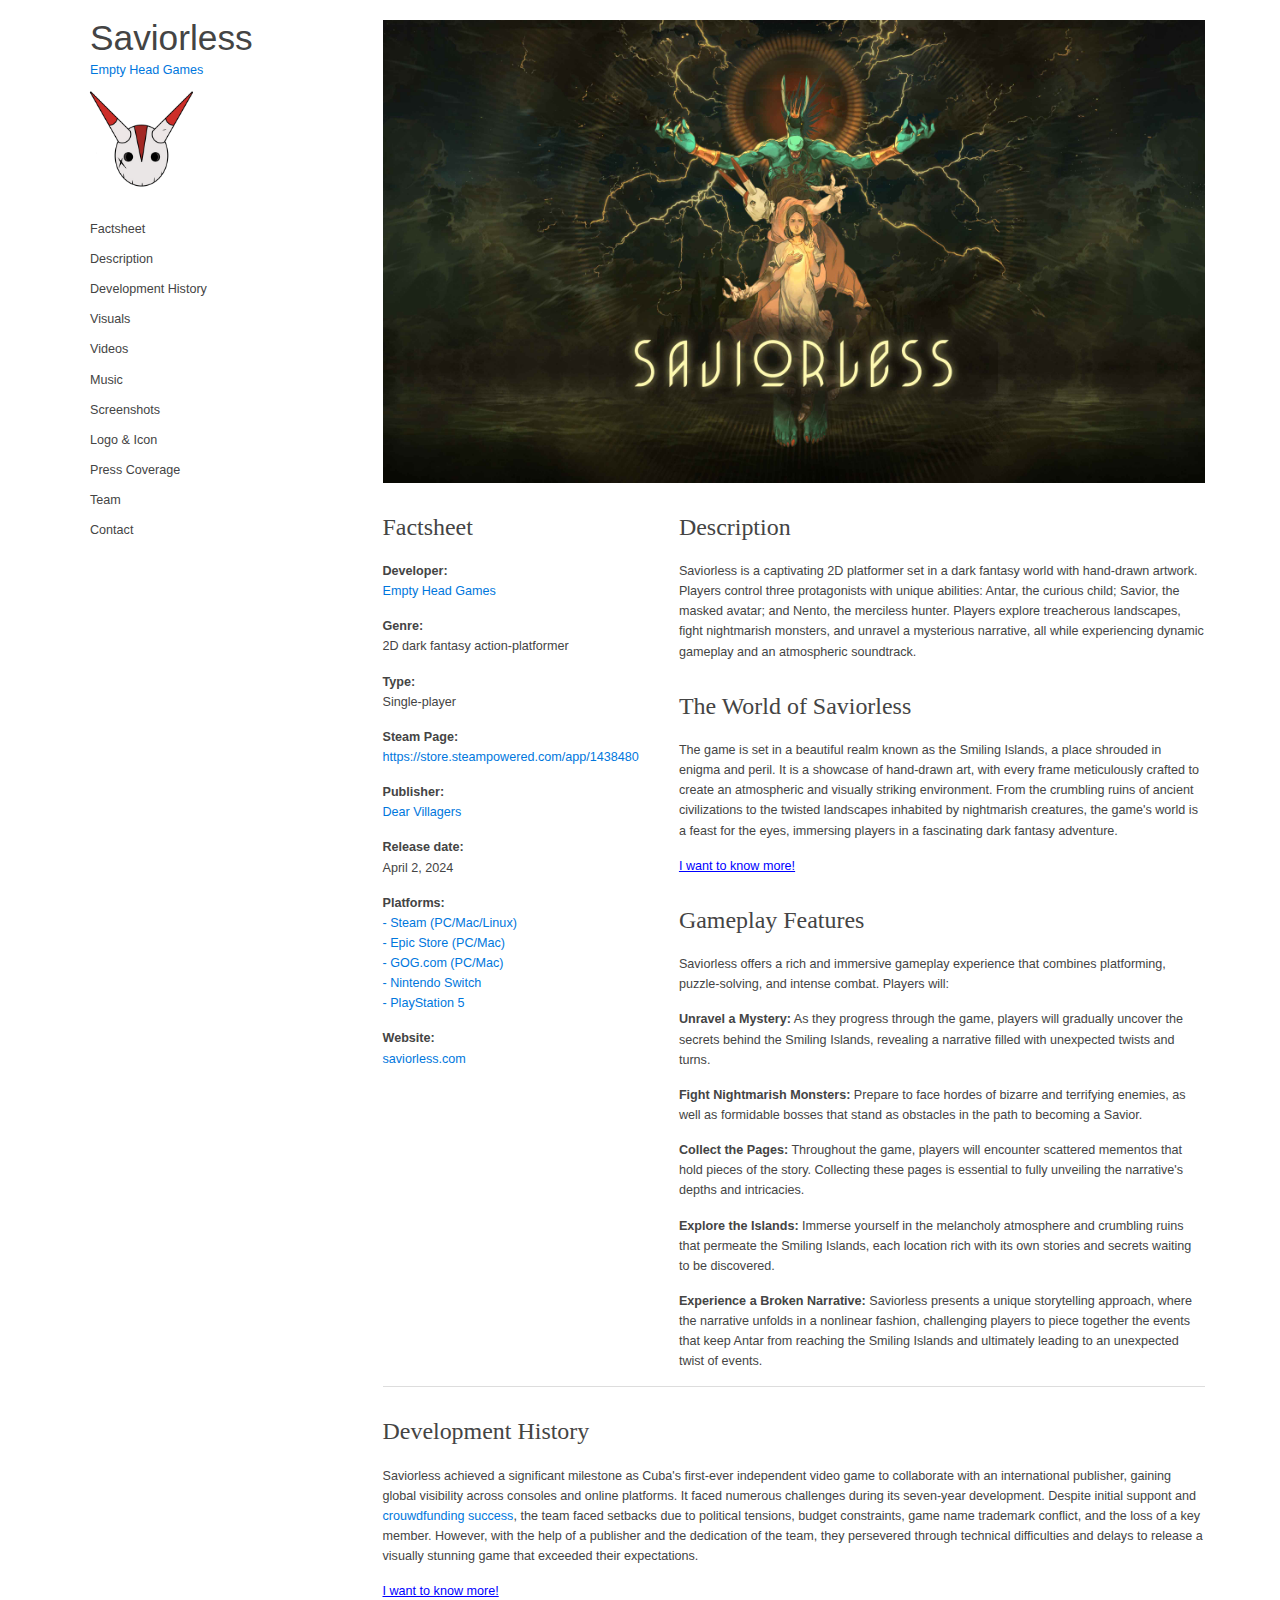
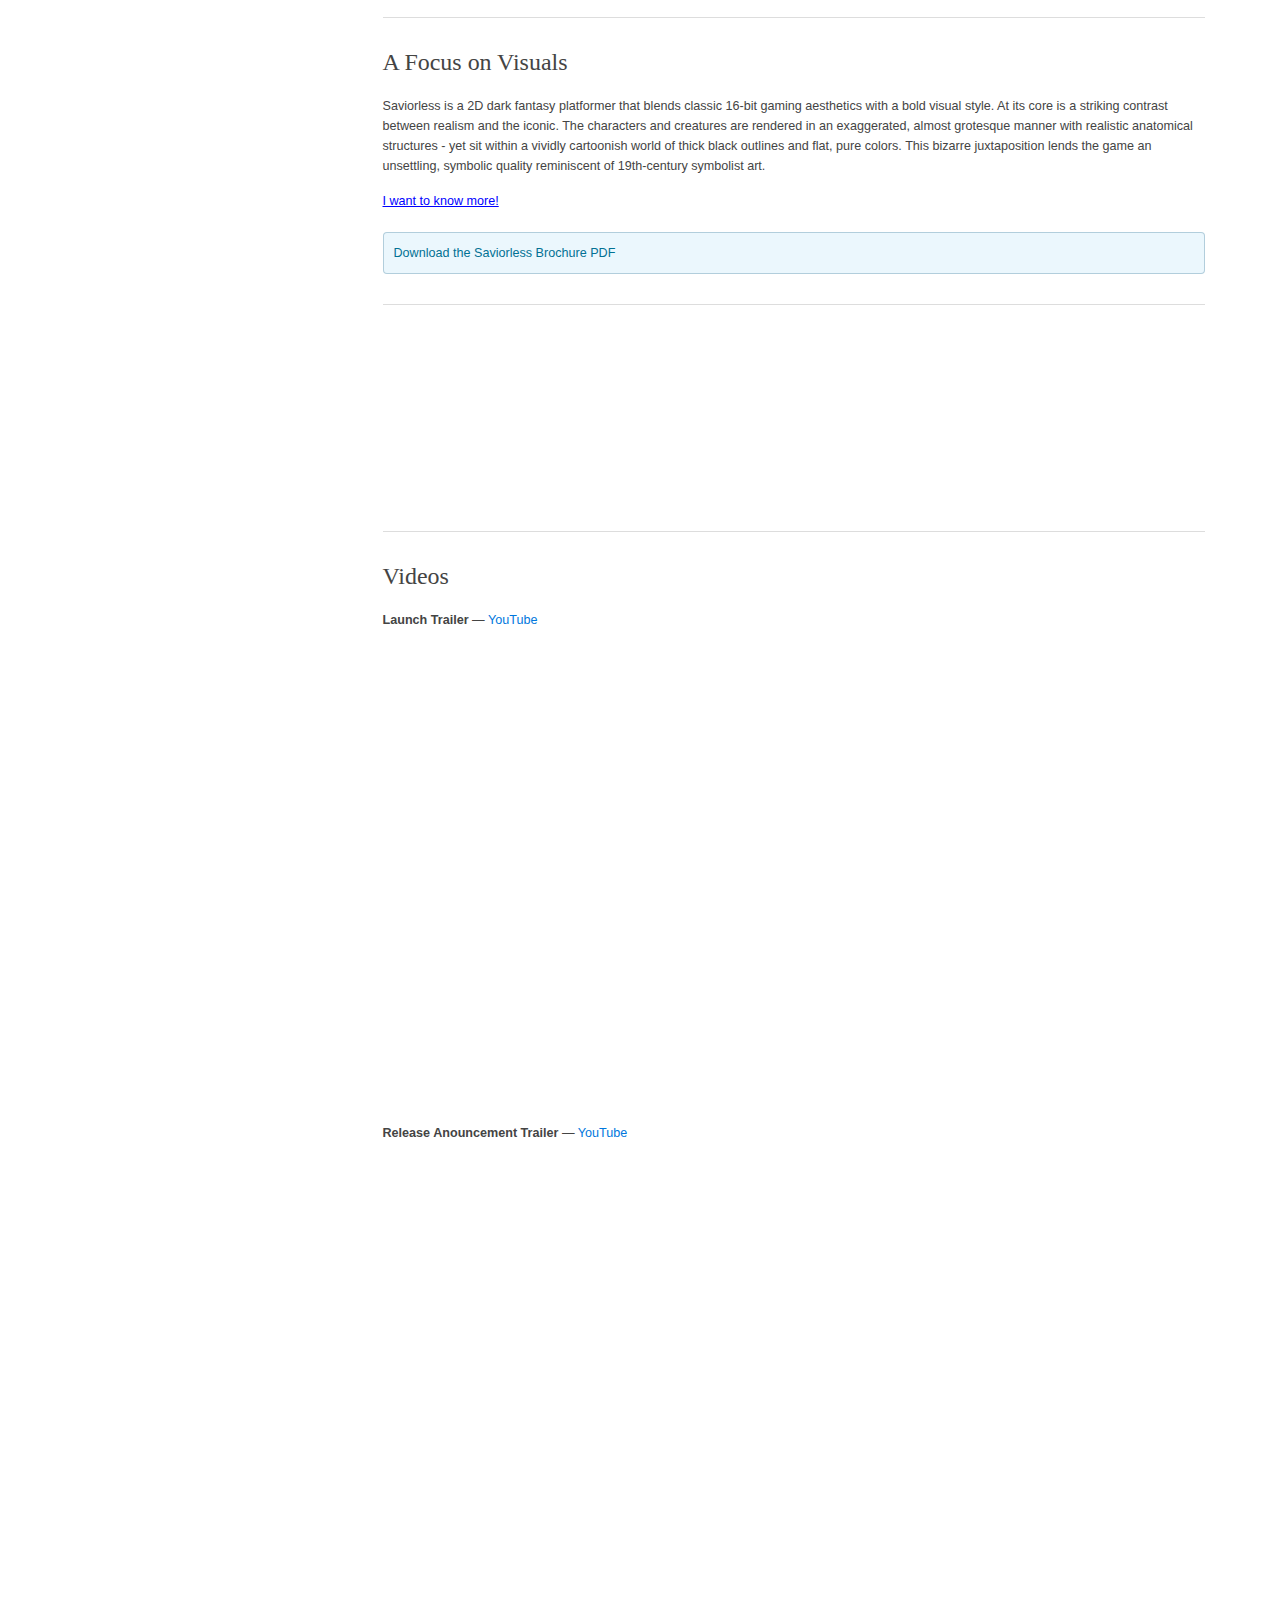
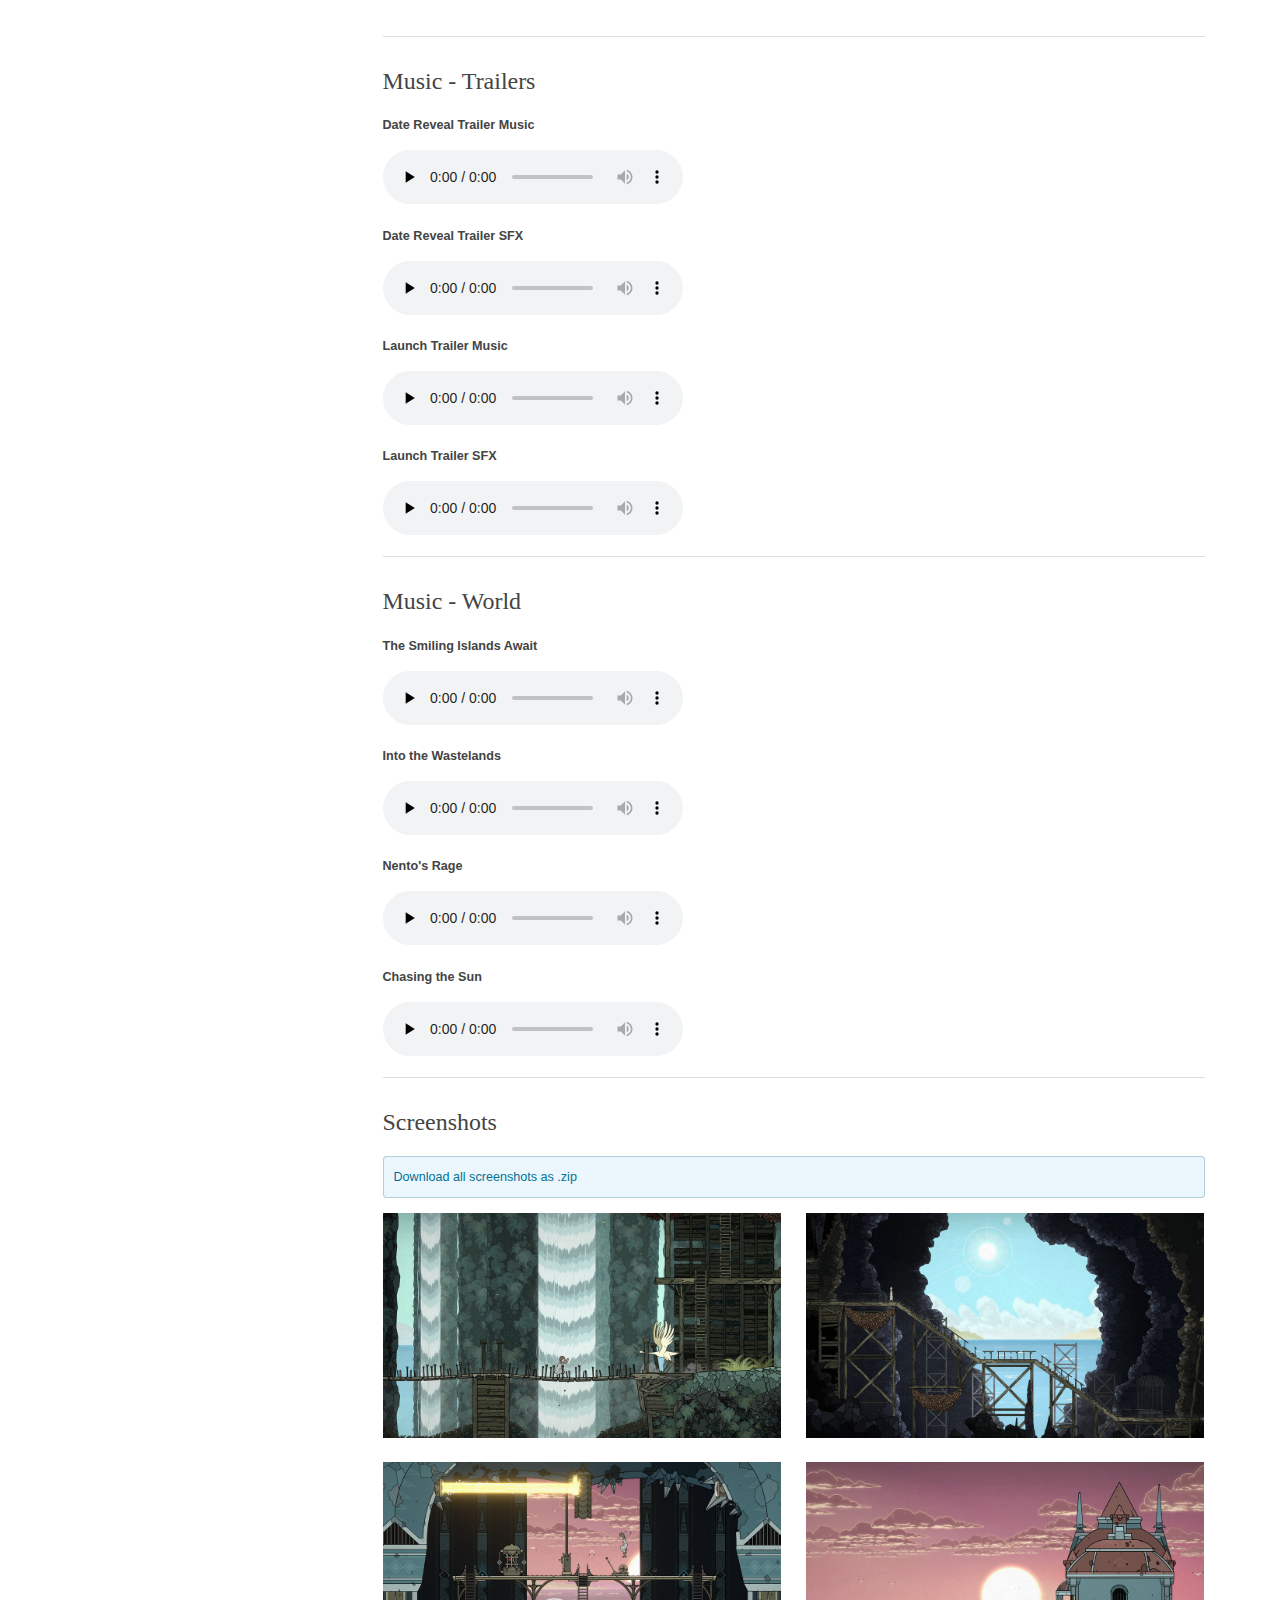
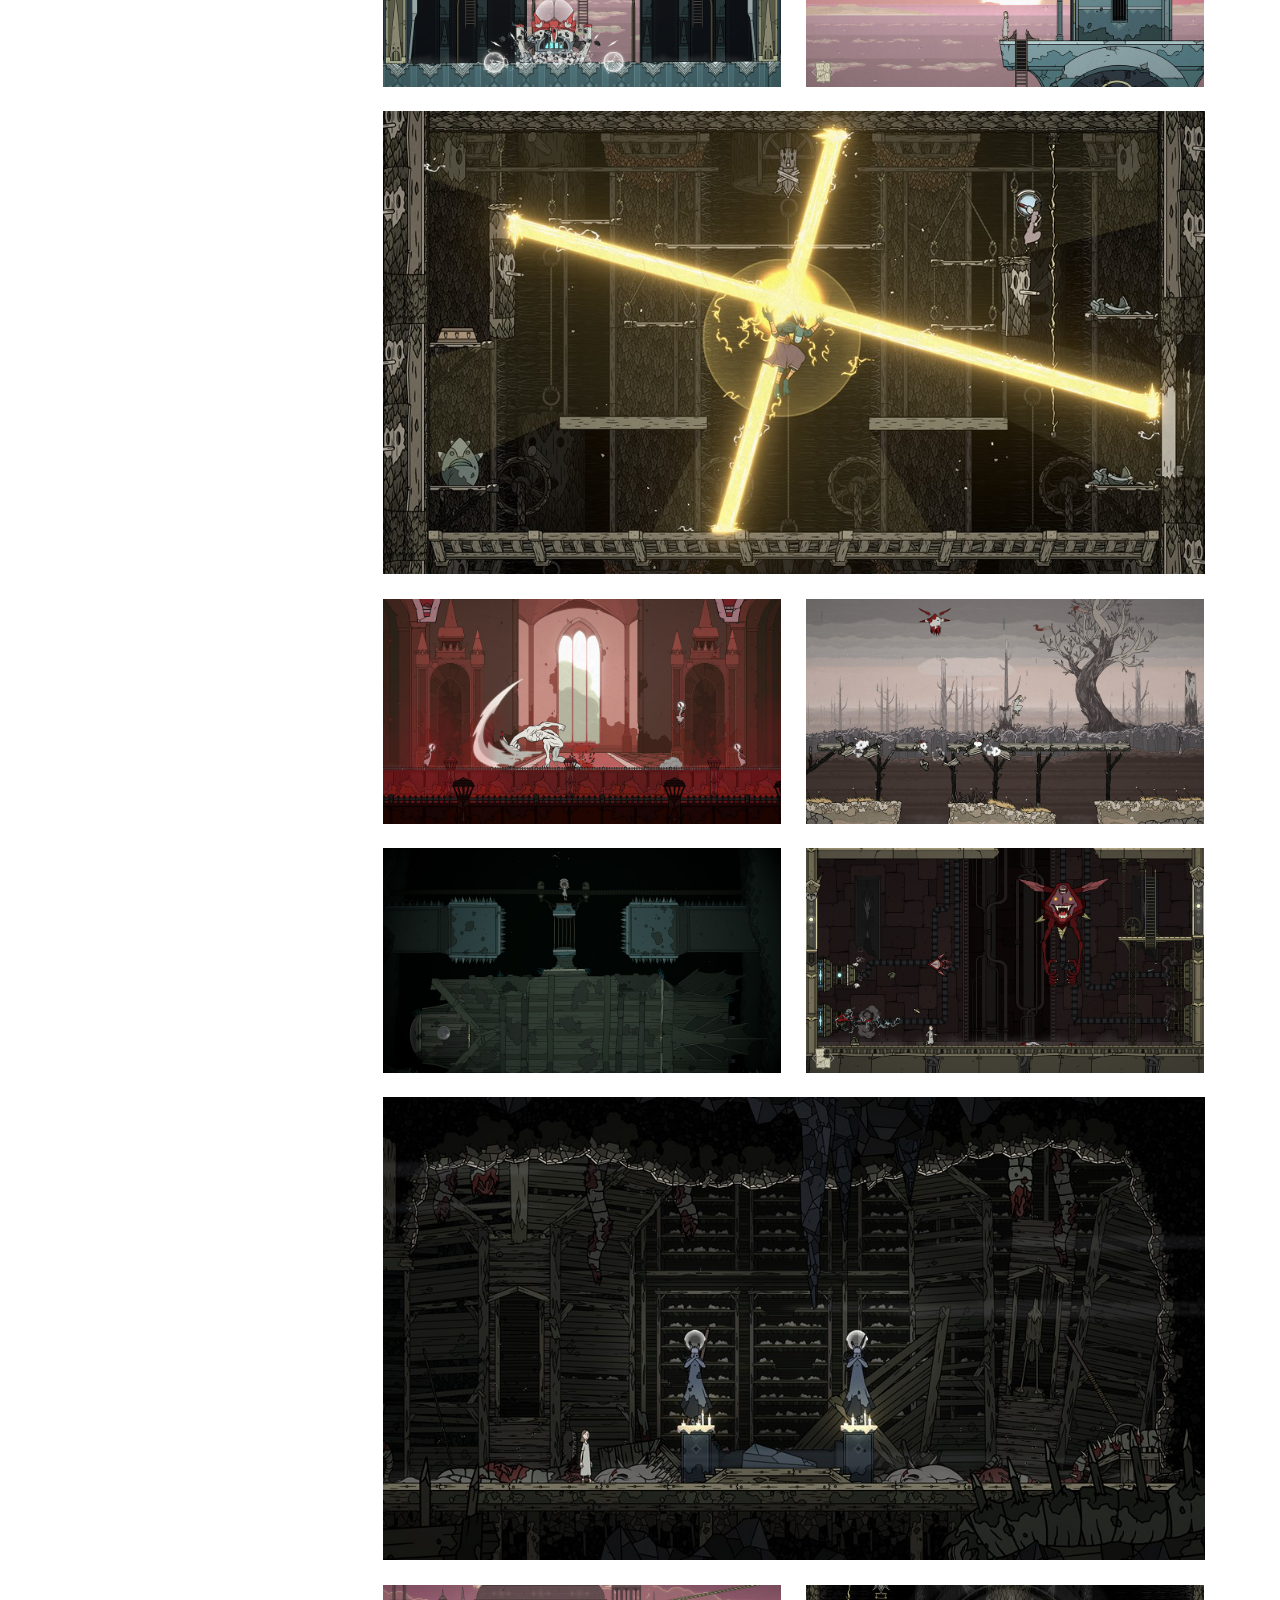
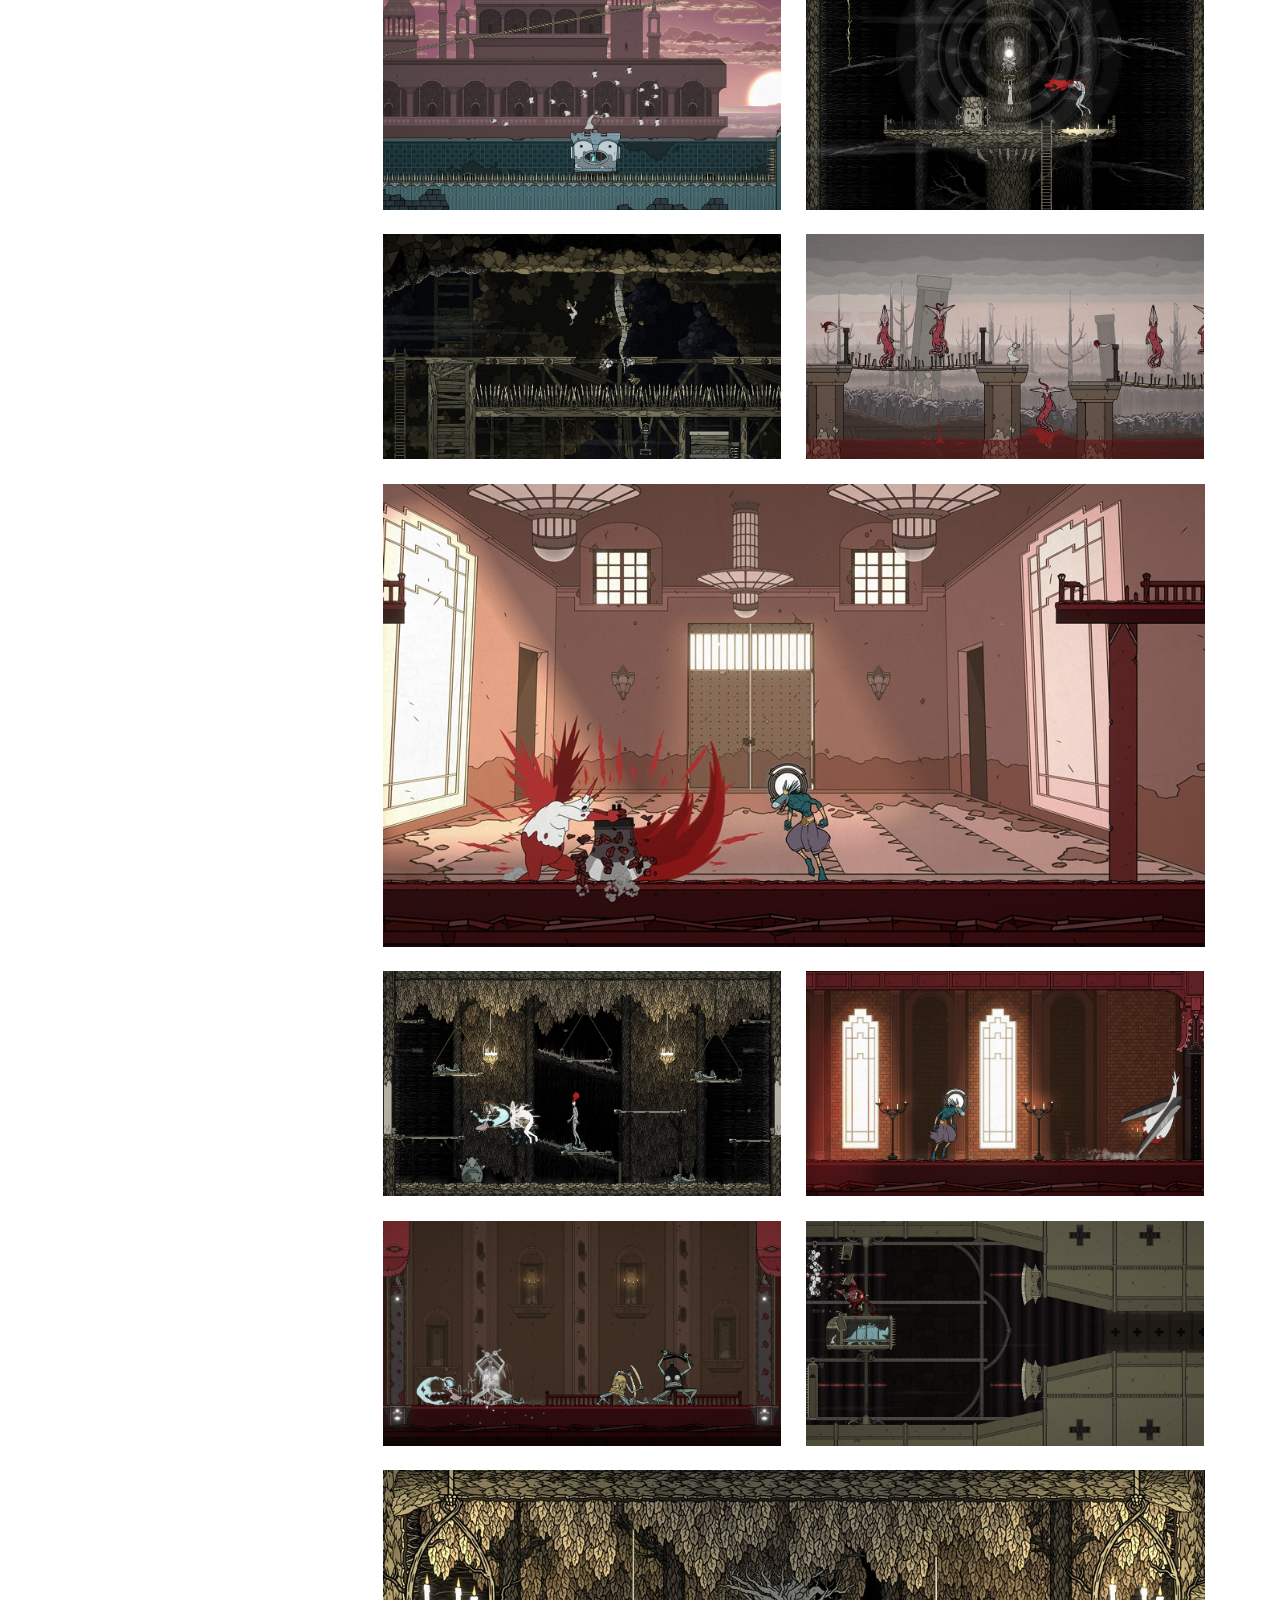
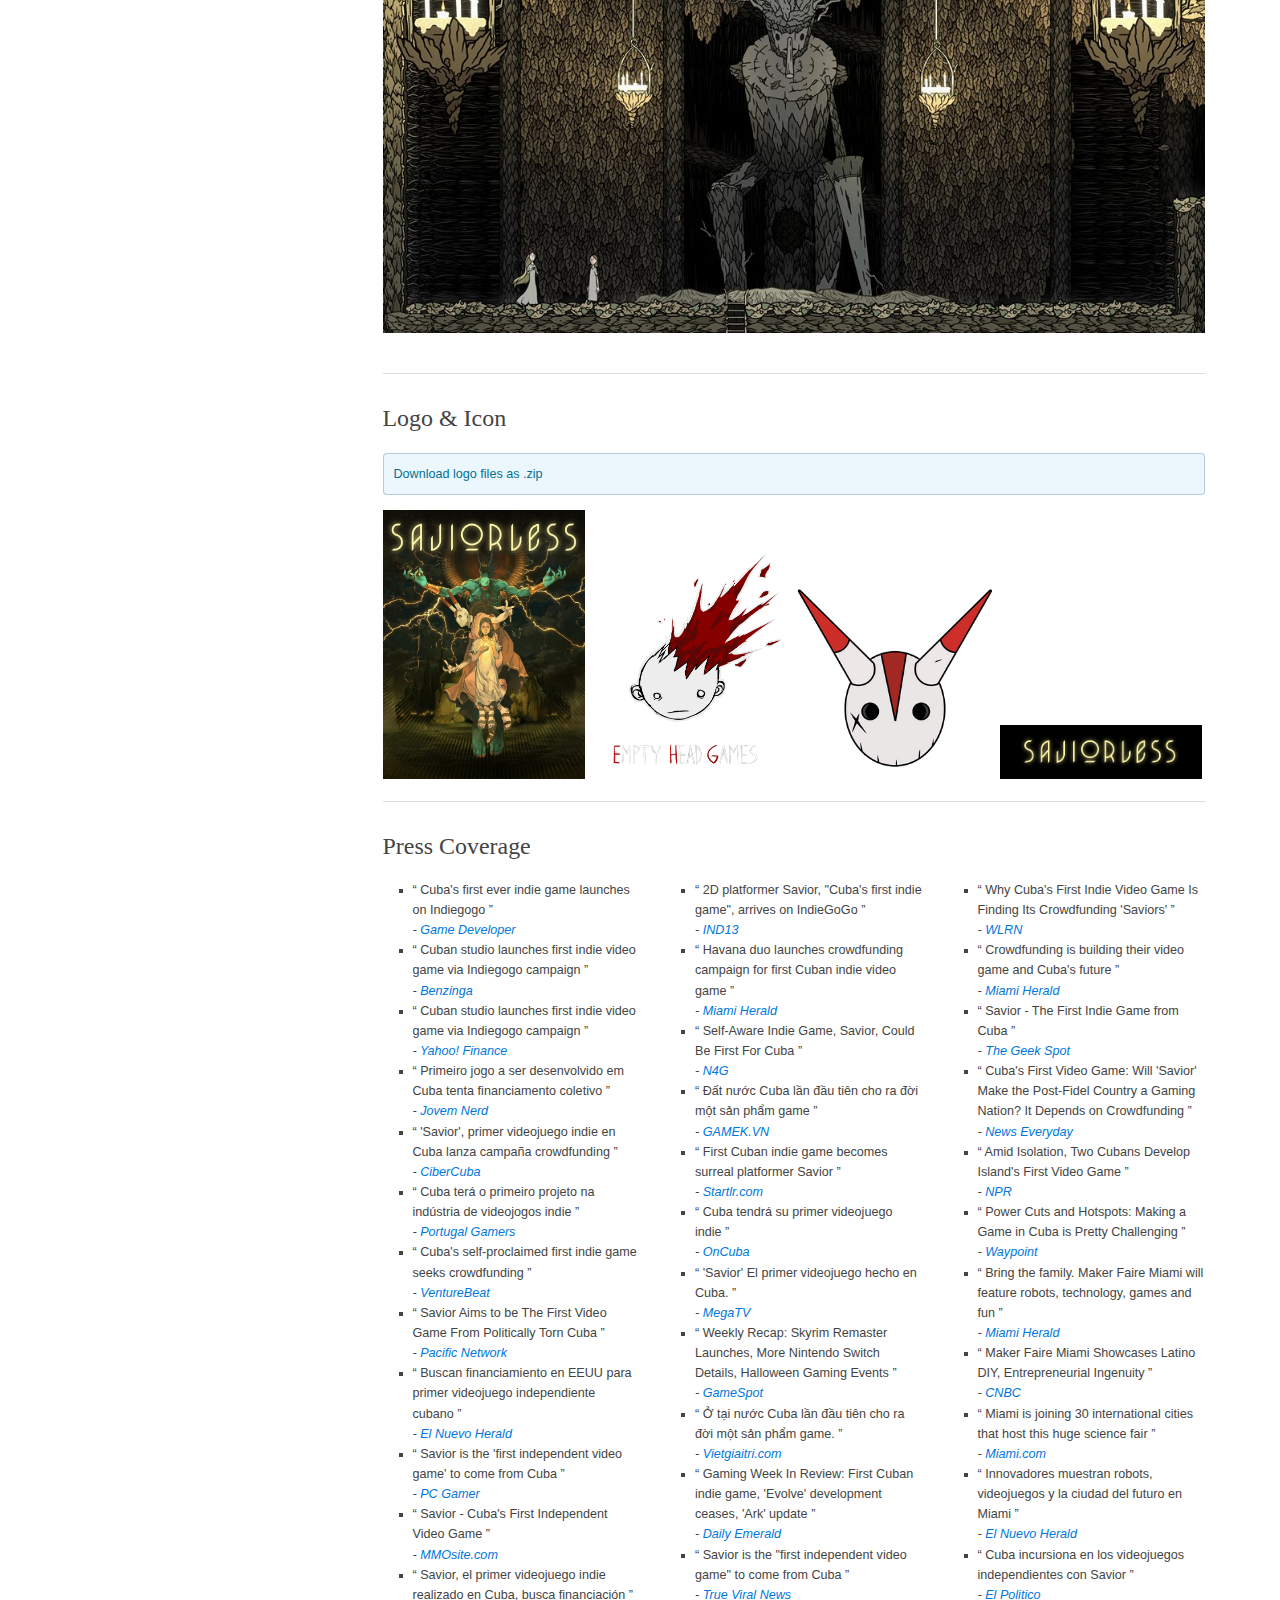
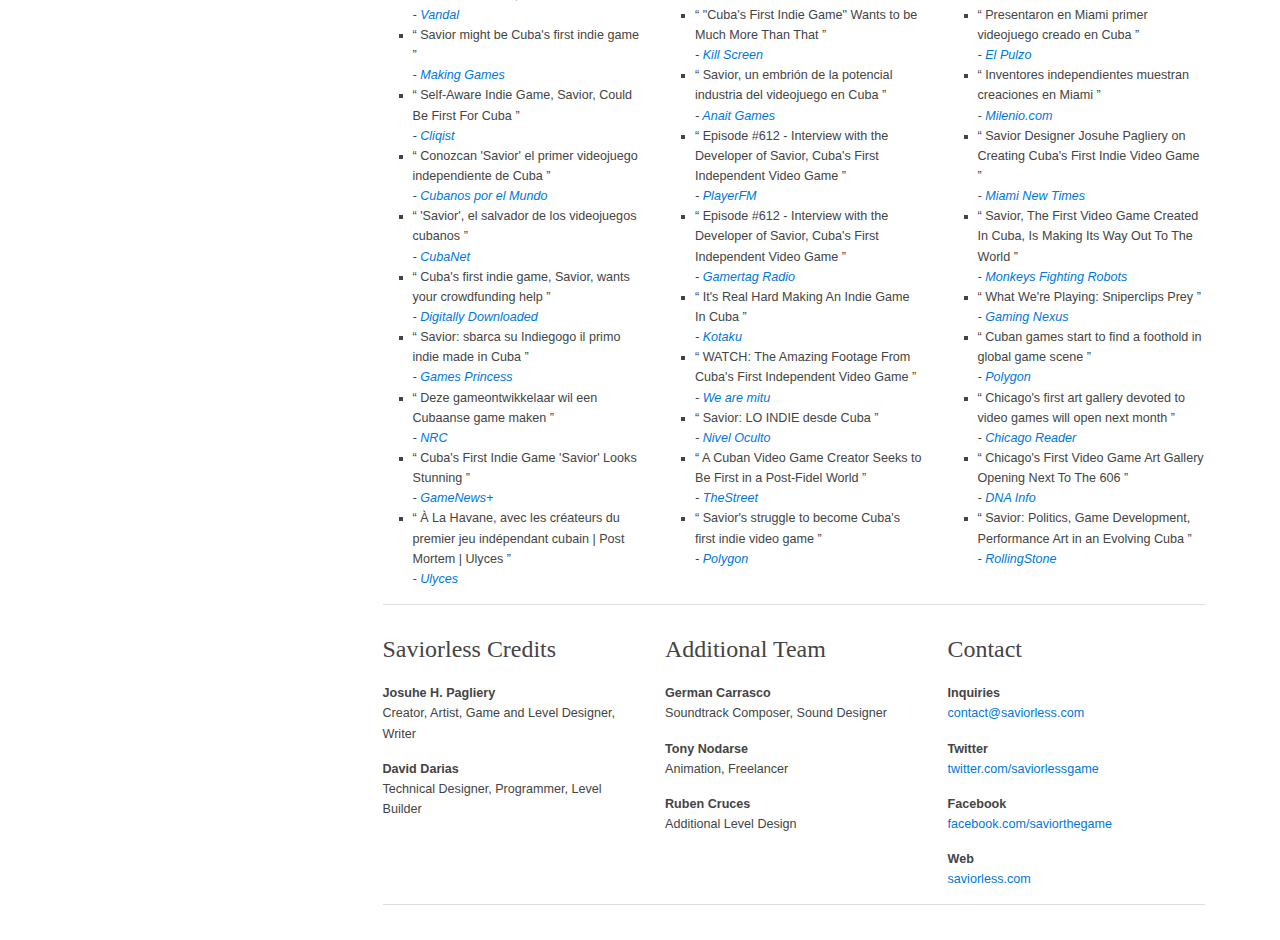
==== commit 6100ddec: "Launch Trailer" ====
--- a/presskit/index.html
+++ b/presskit/index.html
@@ -158,7 +158,7 @@
                   <a href="https://store.epicgames.com/es-ES/p/saviorless-bdcd28">- Epic Store (PC/Mac)</a>
                 </dd>               
                 <dd>
-                  <a href="https://www.gog.com/">- GOG.com (PC/Mac)</a>
+                  <a href="https://www.gog.com/en/game/saviorless">- GOG.com (PC/Mac)</a>
                 </dd>                     
                 <dd>
                   <a href="https://www.nintendo.com/us/store/products/saviorless-switch/">- Nintendo Switch</a>
@@ -403,7 +403,17 @@
             <h2 id="videos">Videos</h2>
             <div>
               <p>
-                <strong>Trailer</strong> — <a href="https://www.youtube.com/embed/B-9EJE3EAhA?rel=0">YouTube</a>
+                <strong>Launch Trailer</strong> — <a href="https://www.youtube.com/embed/OiDFe3obYH0?rel=0">YouTube</a>
+              </p>
+          
+              <div class="video-player">
+                <iframe class="video-player__frame" src="https://www.youtube.com/embed/OiDFe3obYH0?rel=0" frameborder="0" allowfullscreen></iframe>
+              </div>
+            </div>
+
+            <div>
+              <p>
+                <strong>Release Anouncement Trailer</strong> — <a href="https://www.youtube.com/embed/B-9EJE3EAhA?rel=0">YouTube</a>
               </p>
           
               <div class="video-player">
@@ -436,7 +446,7 @@
                 </p>           
               </div>
             </div>
-            <!-- <div class="row">            
+            <div class="row">            
               <div class="column">
                 <p>              
                   <strong>Launch Trailer Music</strong>
@@ -457,7 +467,7 @@
                   </audio>
                 </p>           
               </div>
-            </div> -->
+            </div>
           </section>
 
           <section class="block">
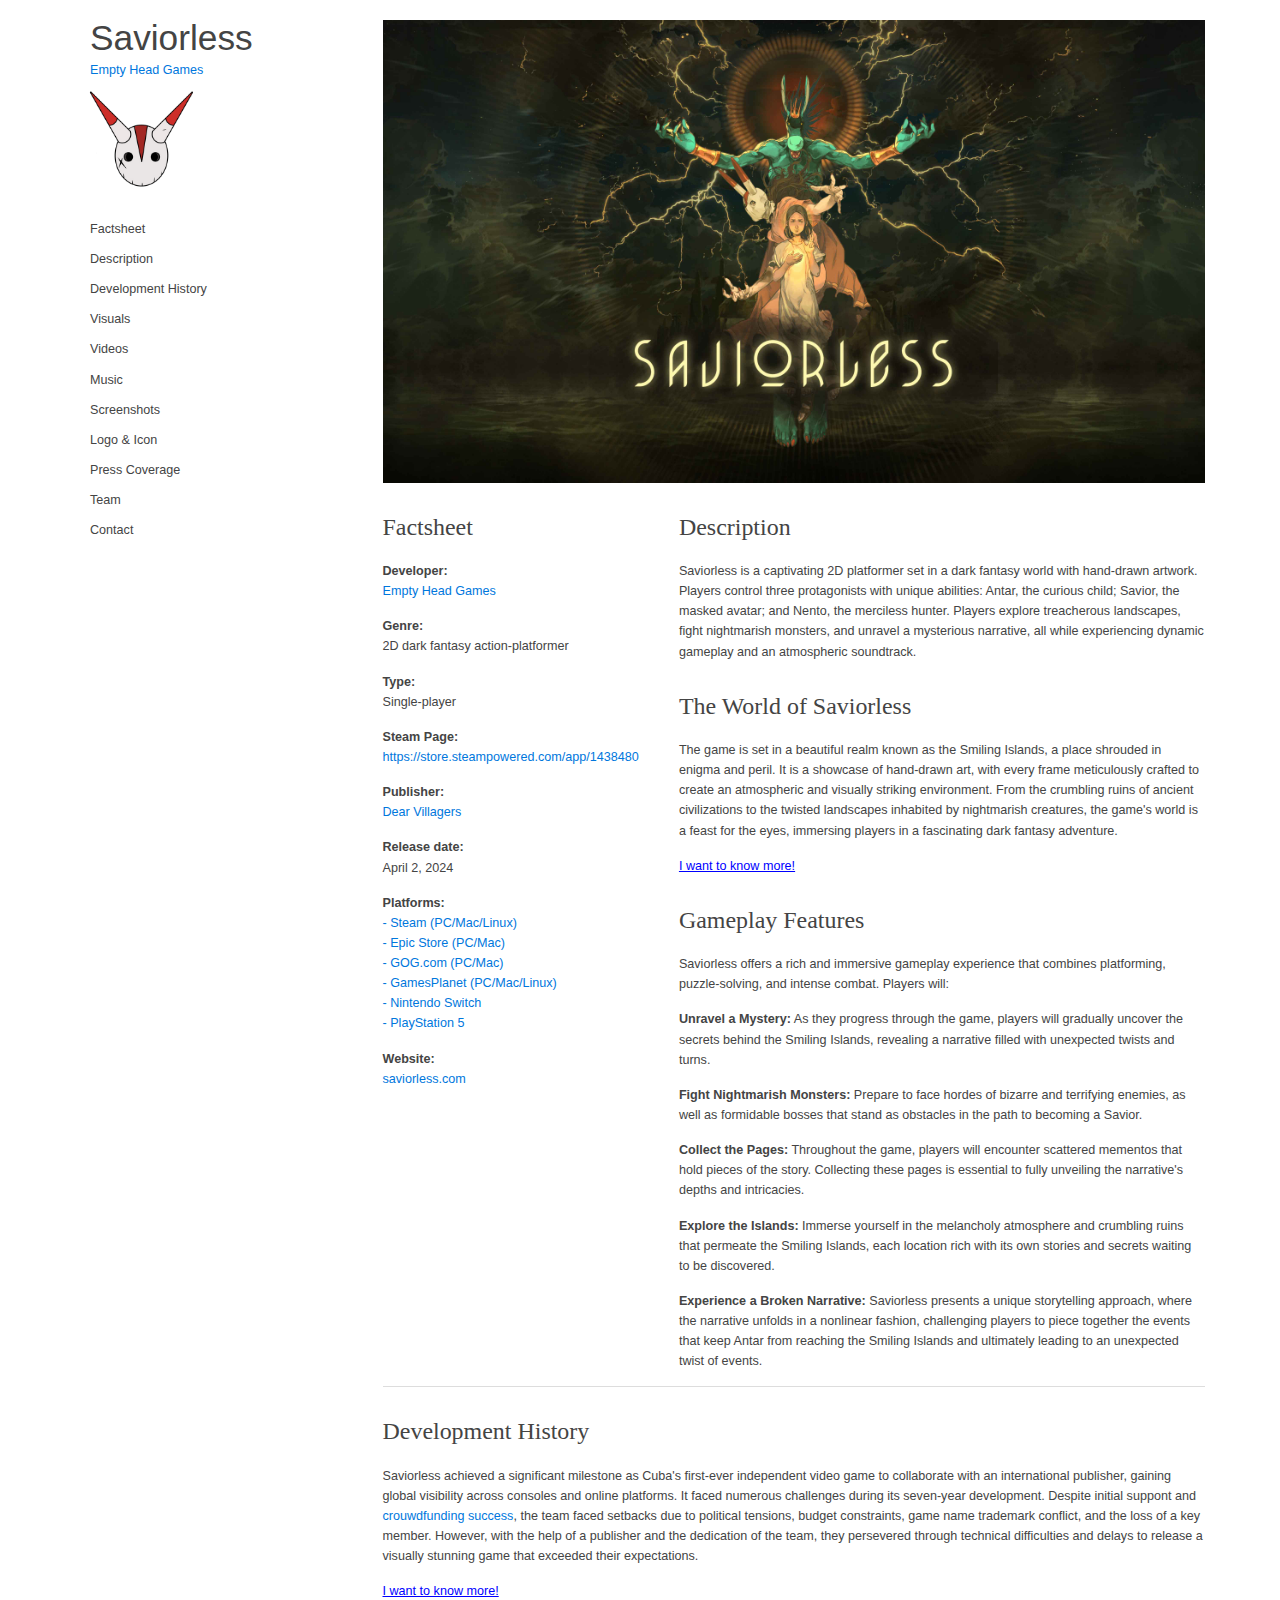
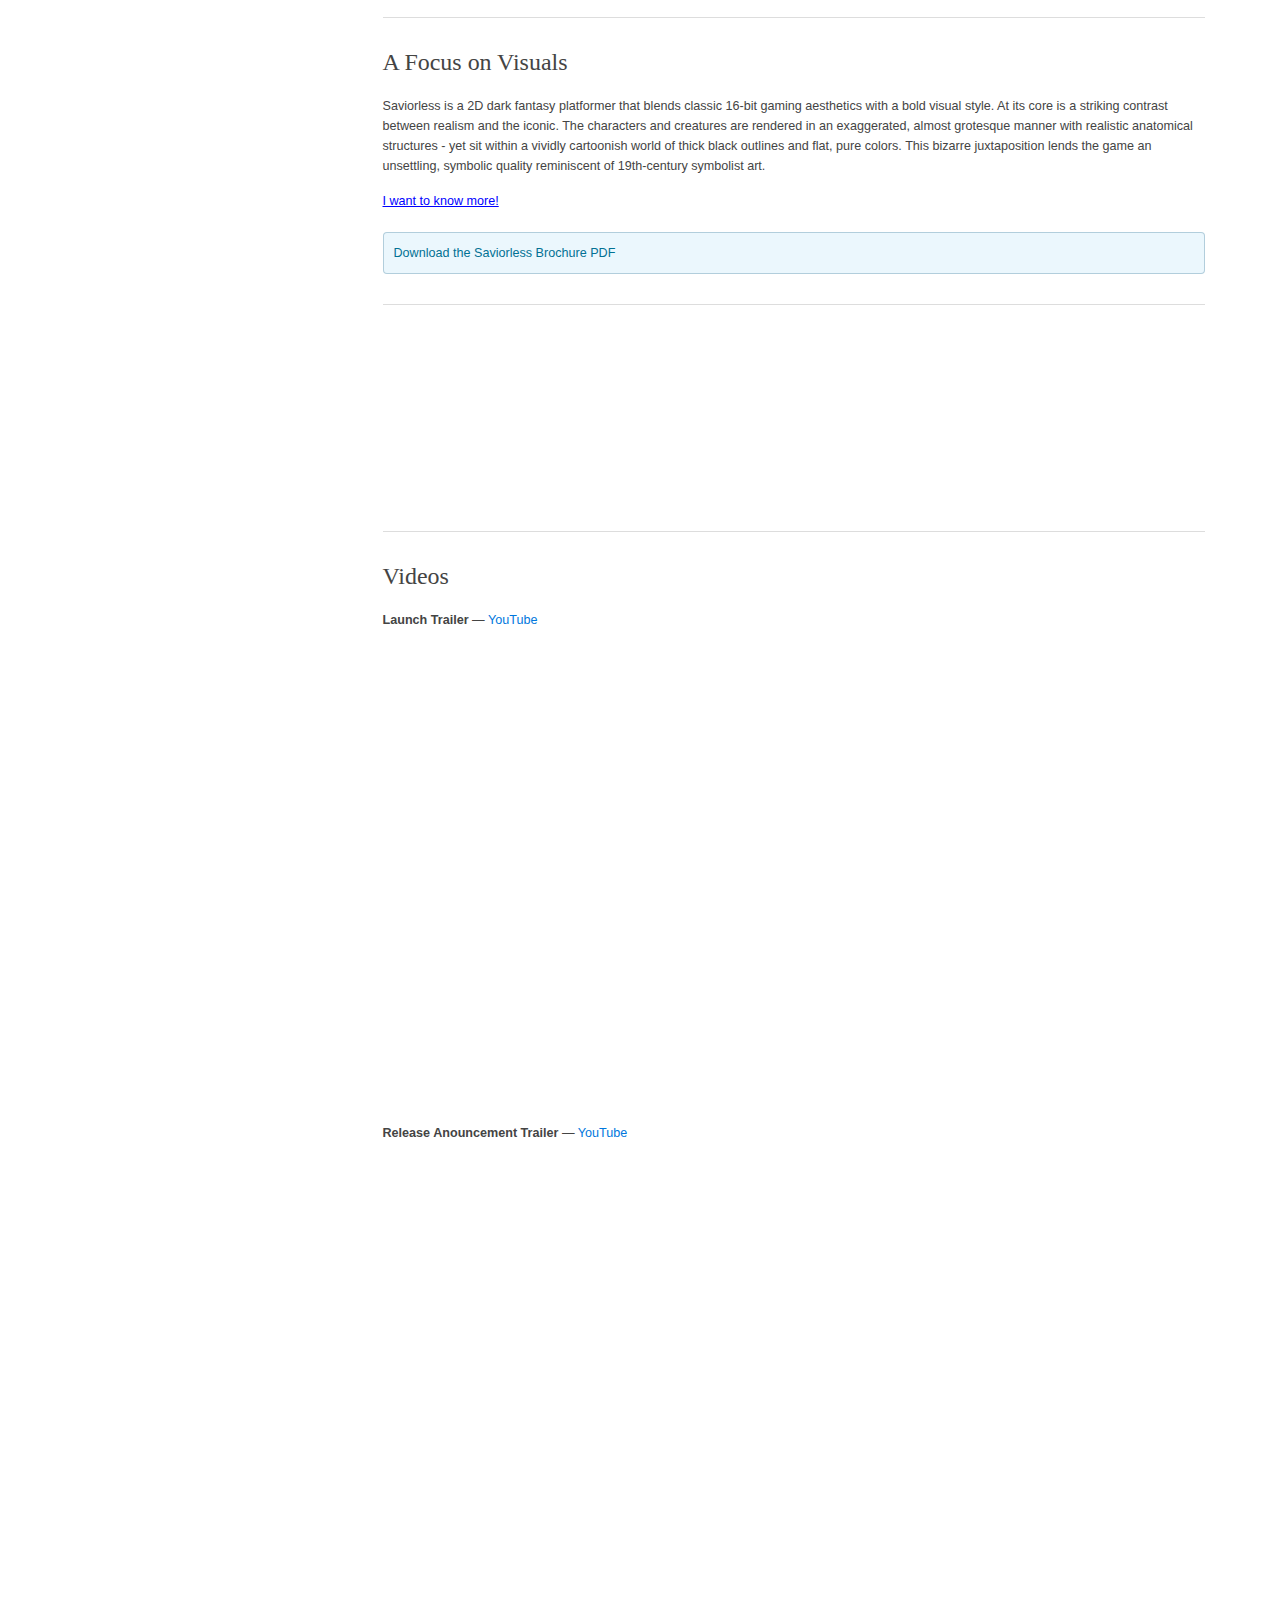
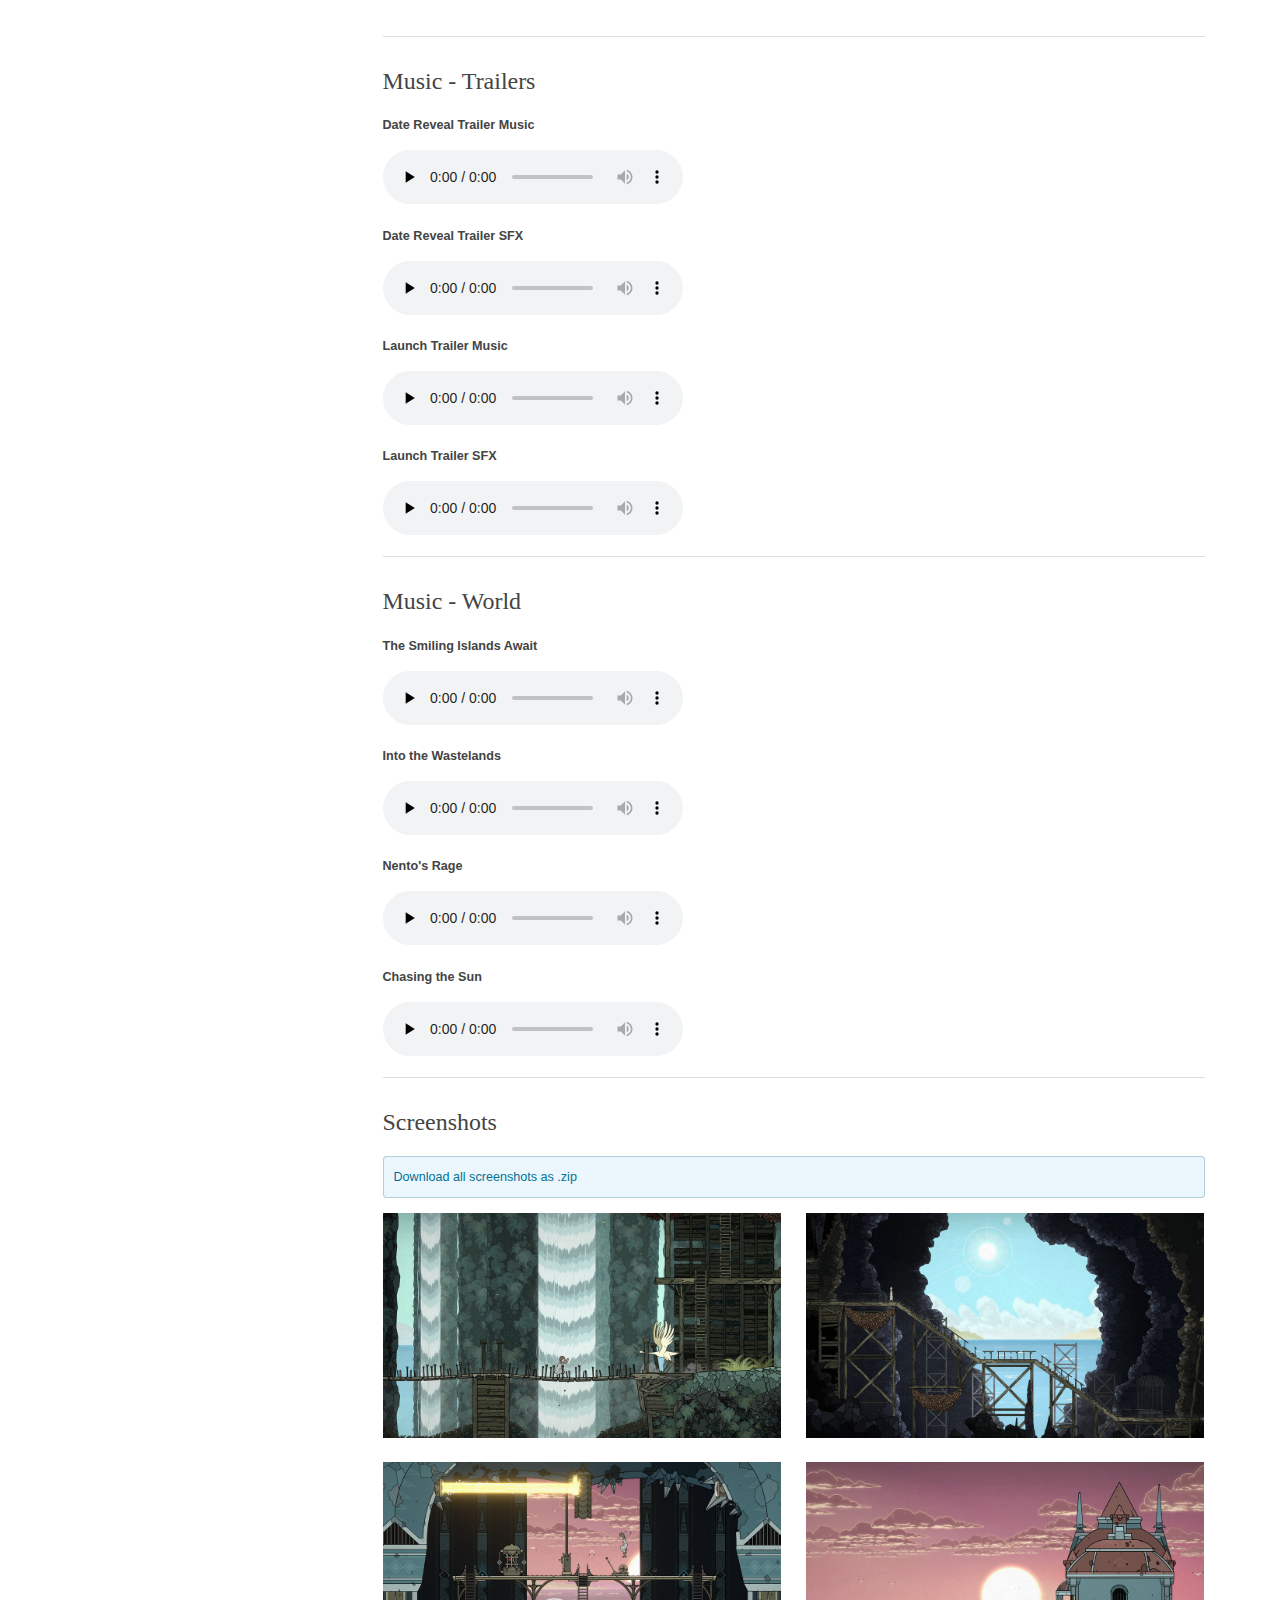
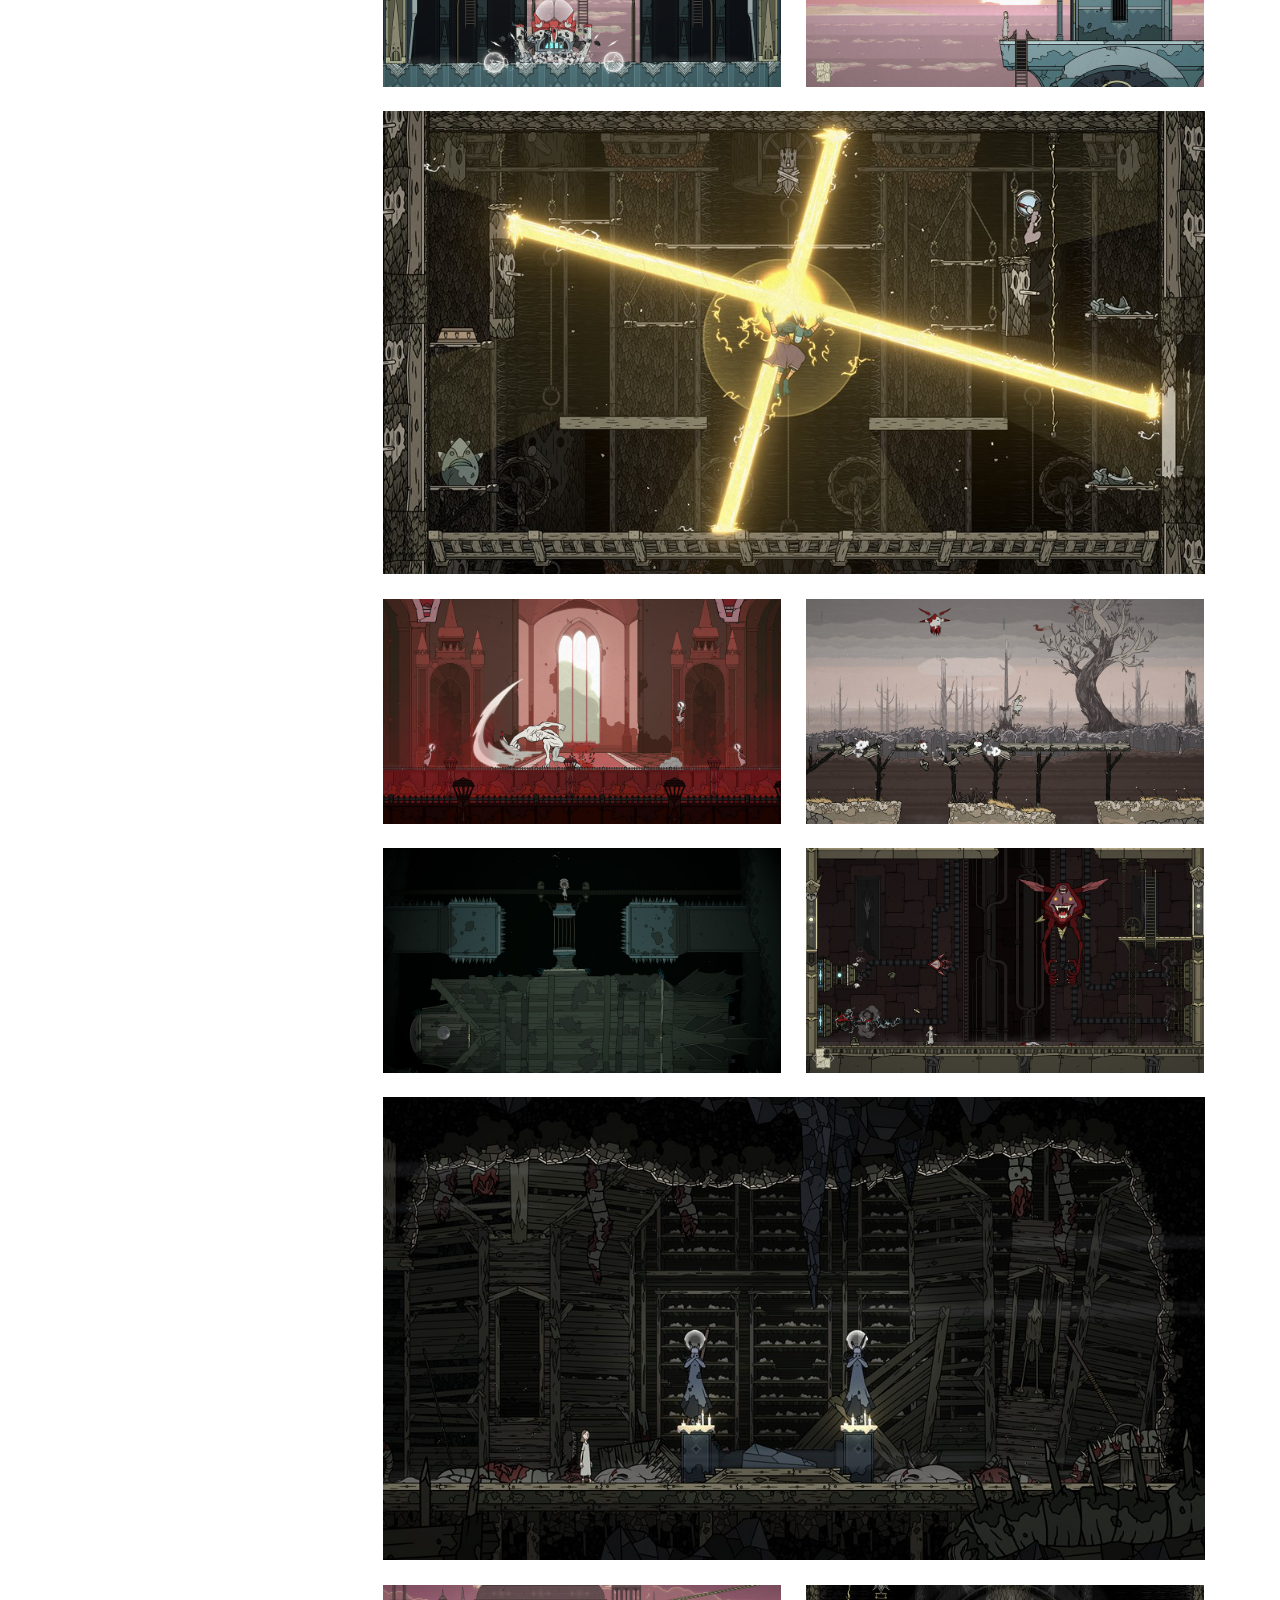
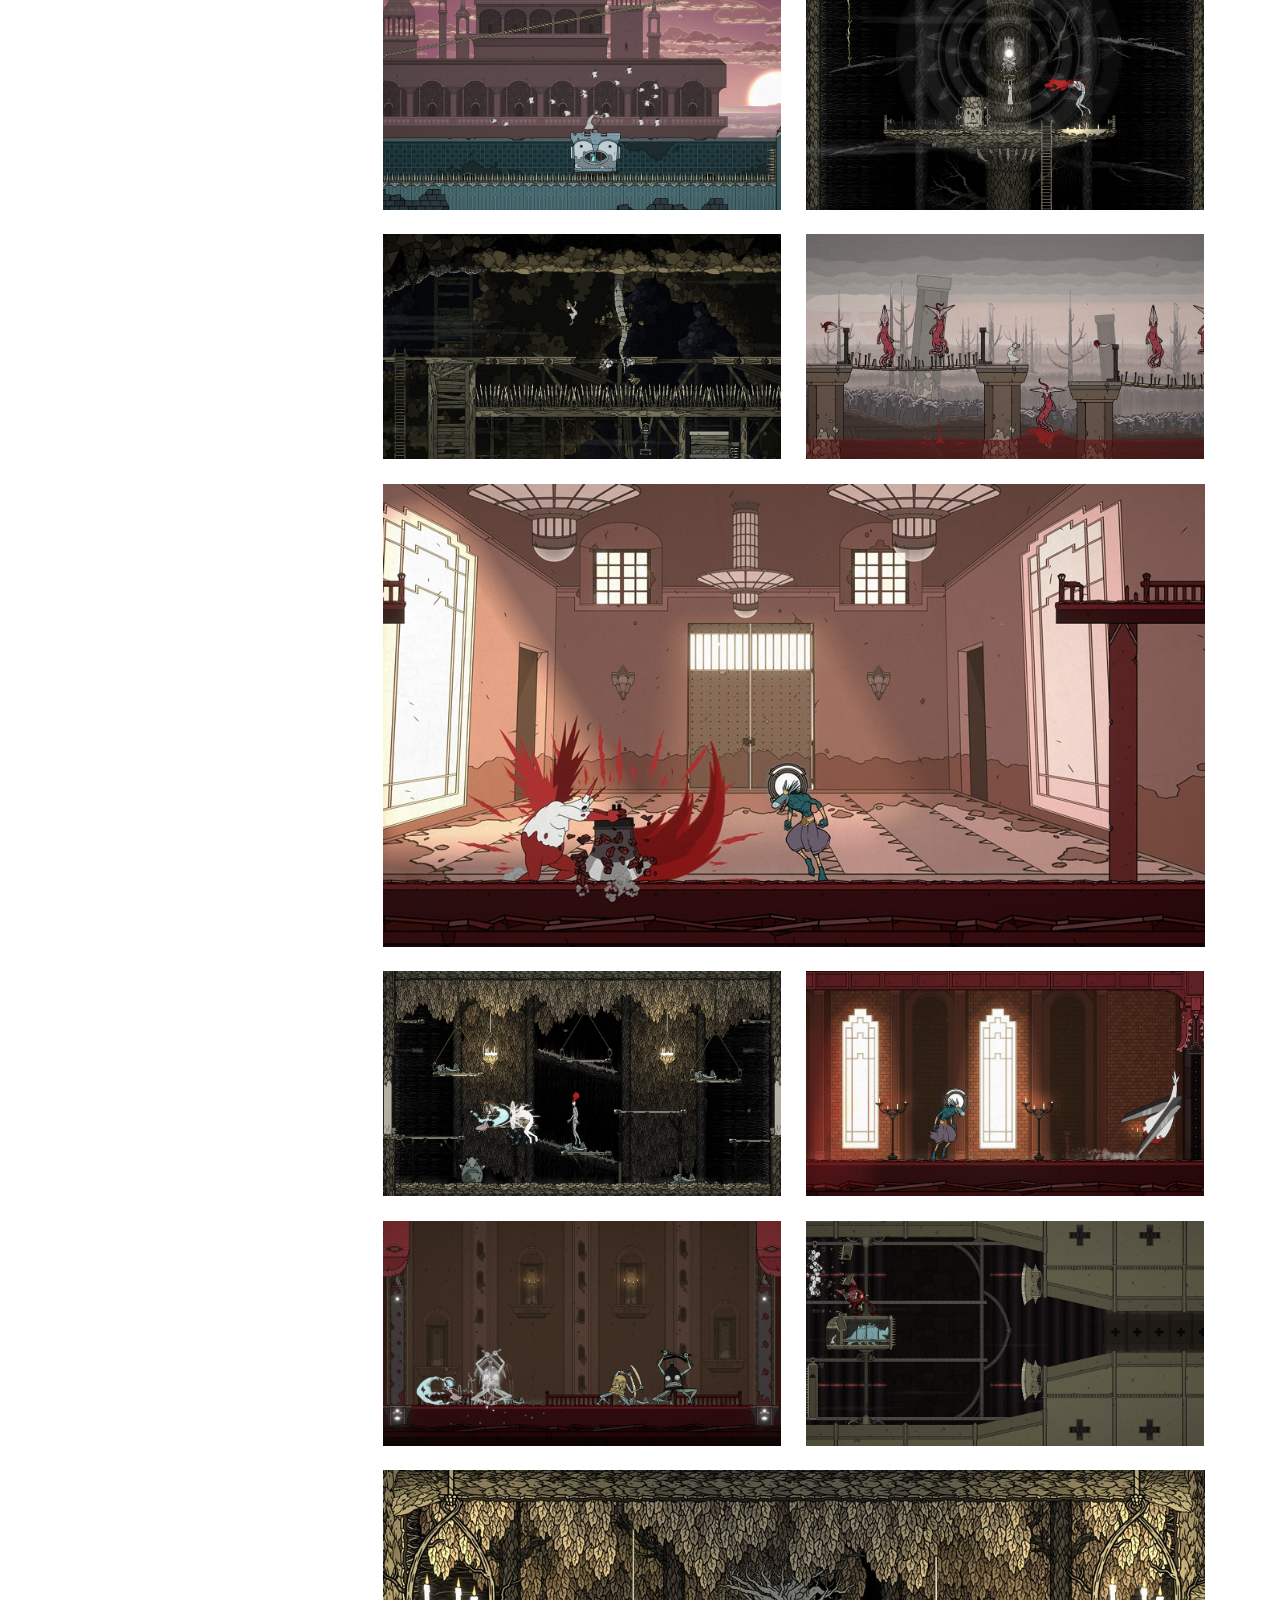
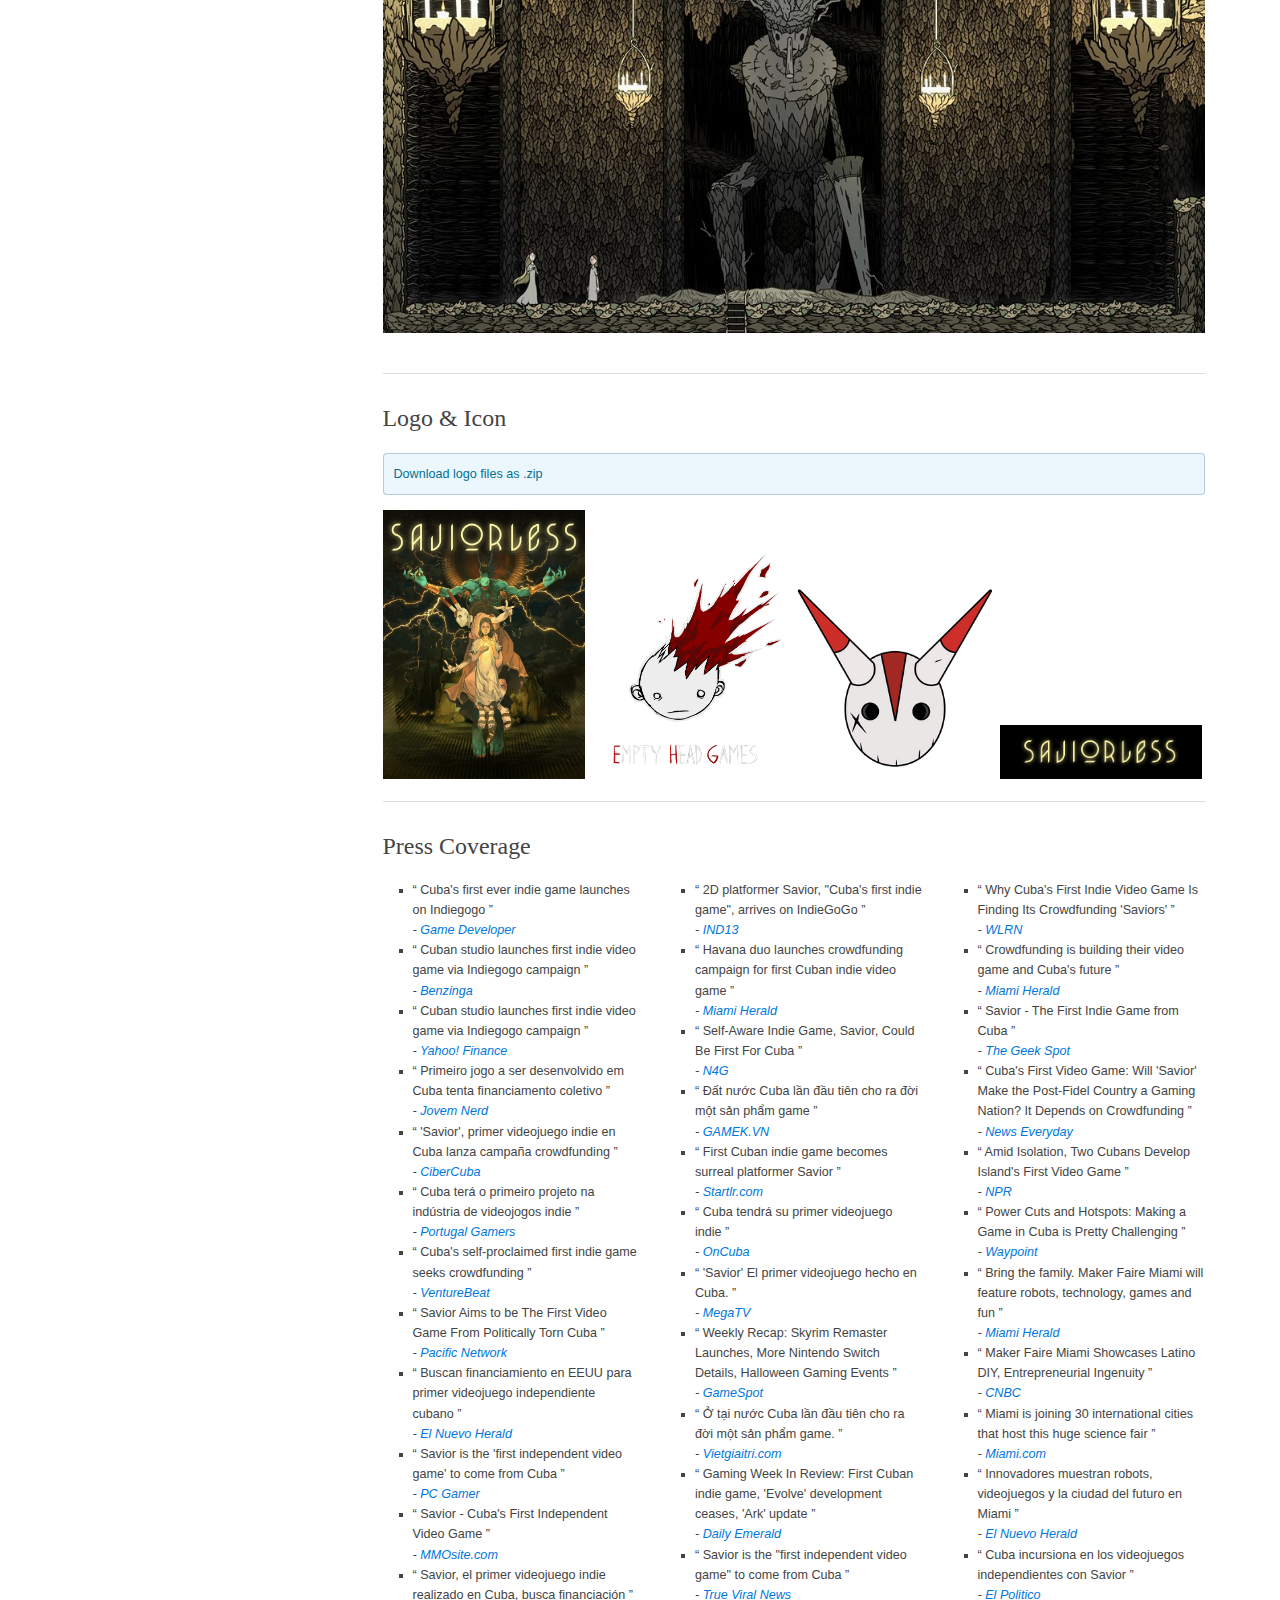
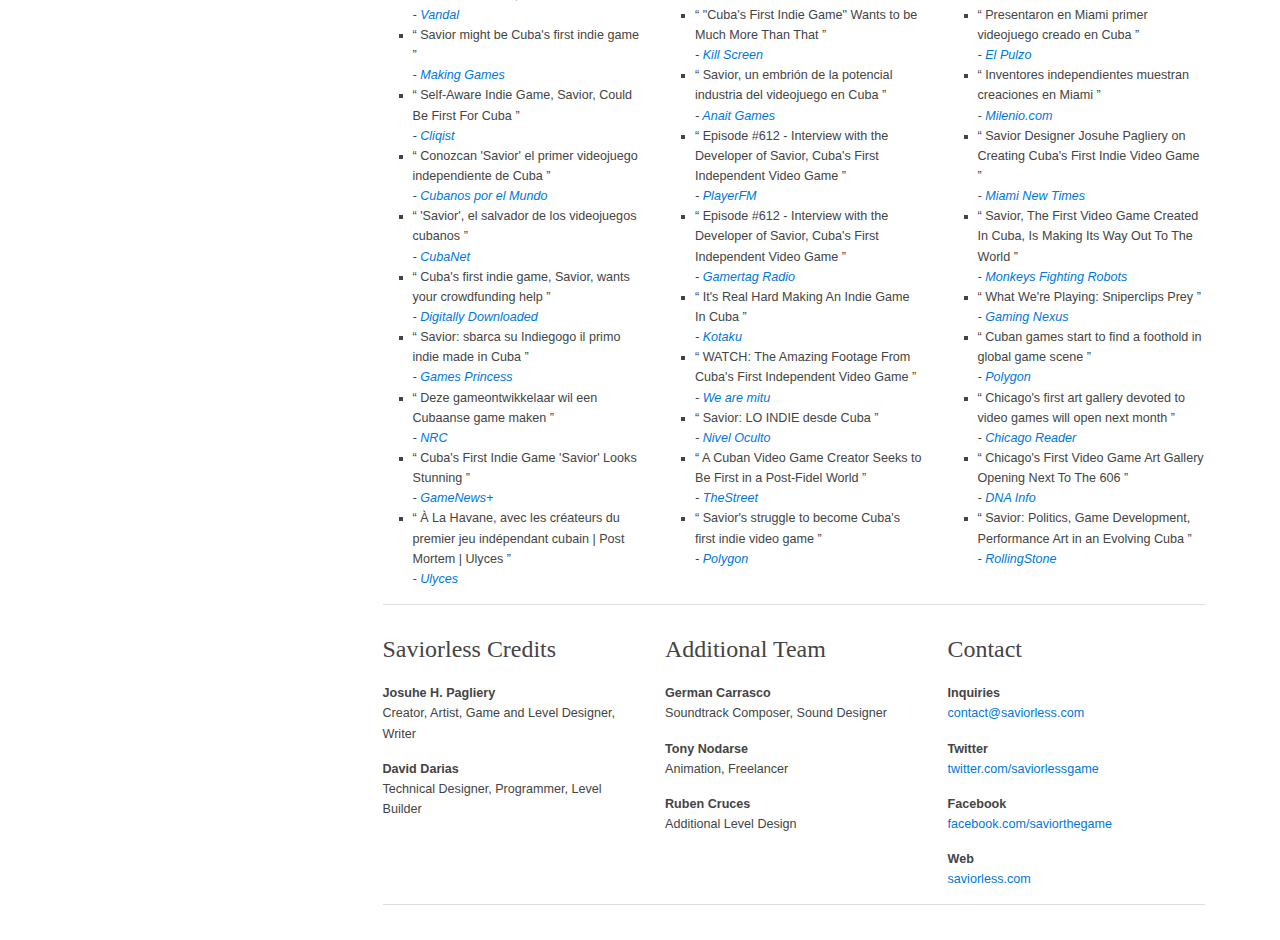
==== commit d50e8a50: "Add Games Planet" ====
--- a/presskit/index.html
+++ b/presskit/index.html
@@ -160,6 +160,9 @@
                 <dd>
                   <a href="https://www.gog.com/en/game/saviorless">- GOG.com (PC/Mac)</a>
                 </dd>                     
+                <dd>
+                  <a href="https://us.gamesplanet.com/game/saviorless-steam-key--6855-1">- GamesPlanet (PC/Mac/Linux)</a>
+                </dd>                                     
                 <dd>
                   <a href="https://www.nintendo.com/us/store/products/saviorless-switch/">- Nintendo Switch</a>
                 </dd>
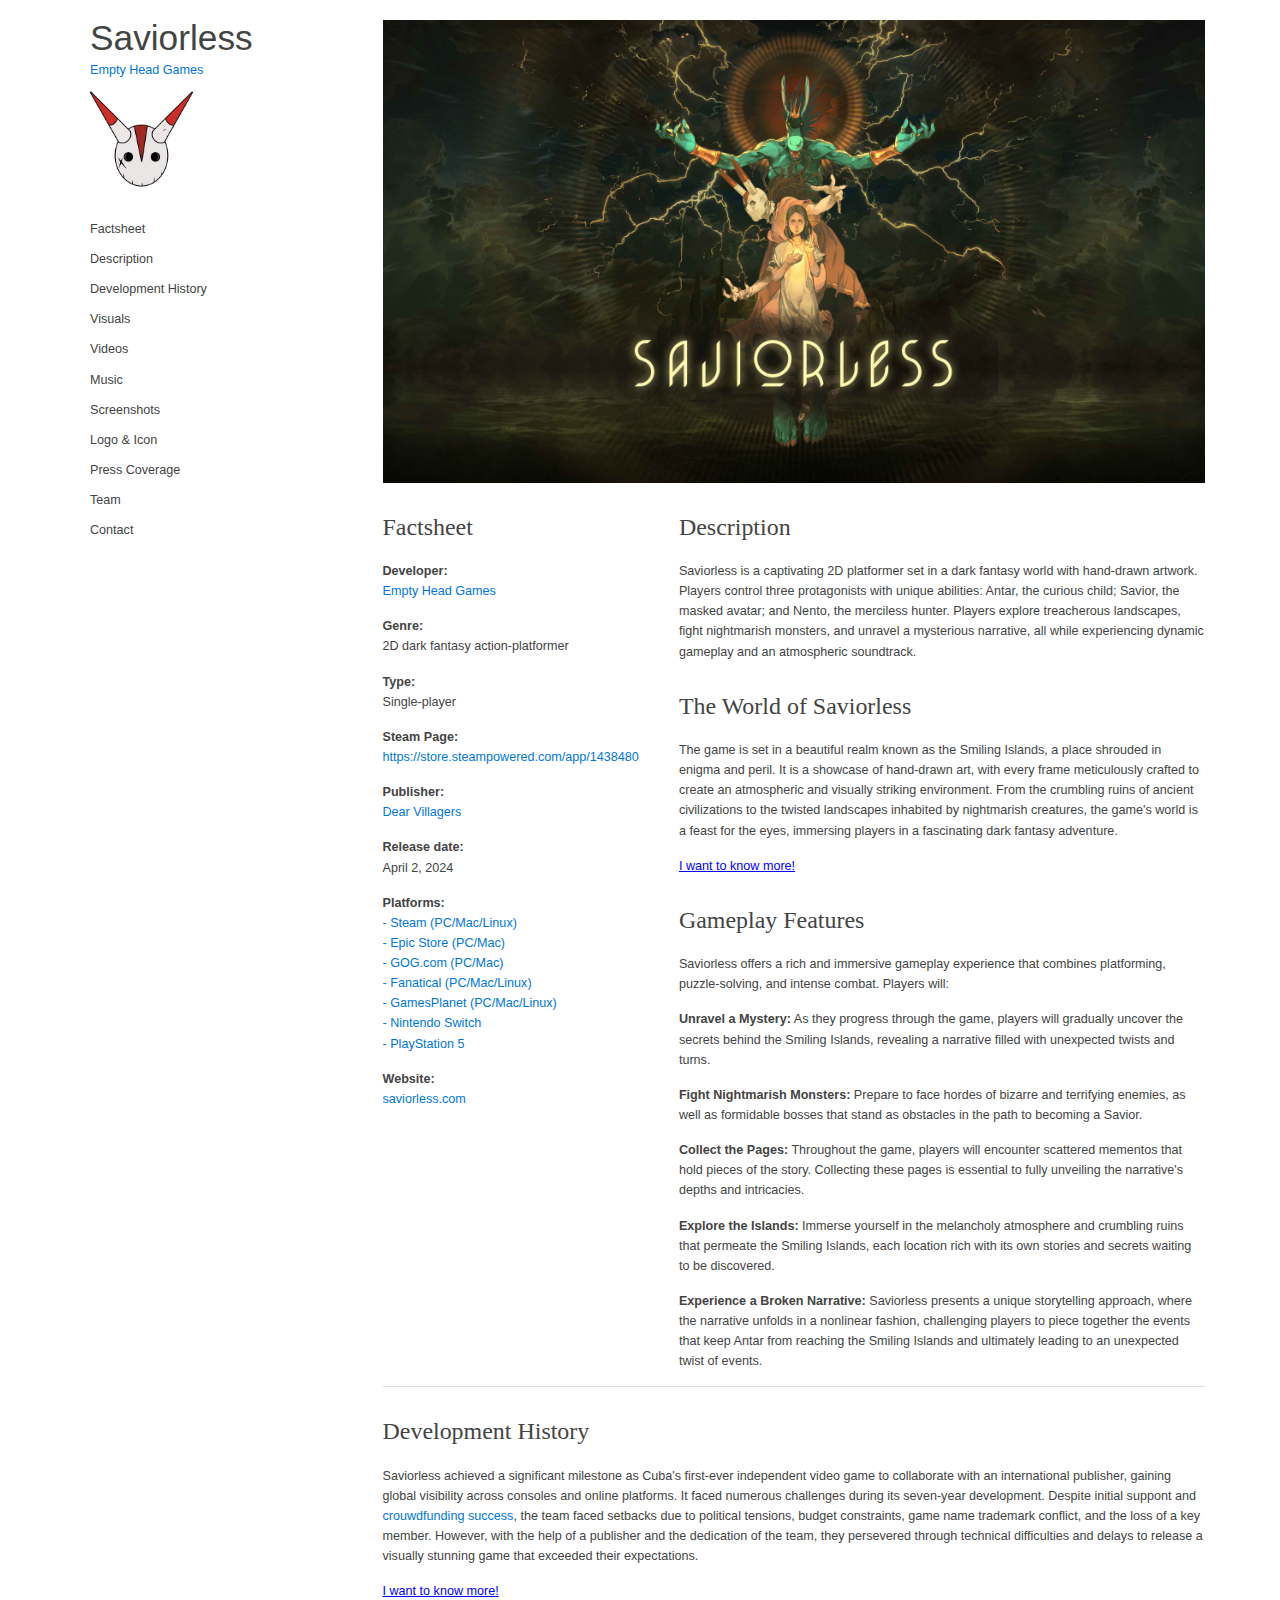
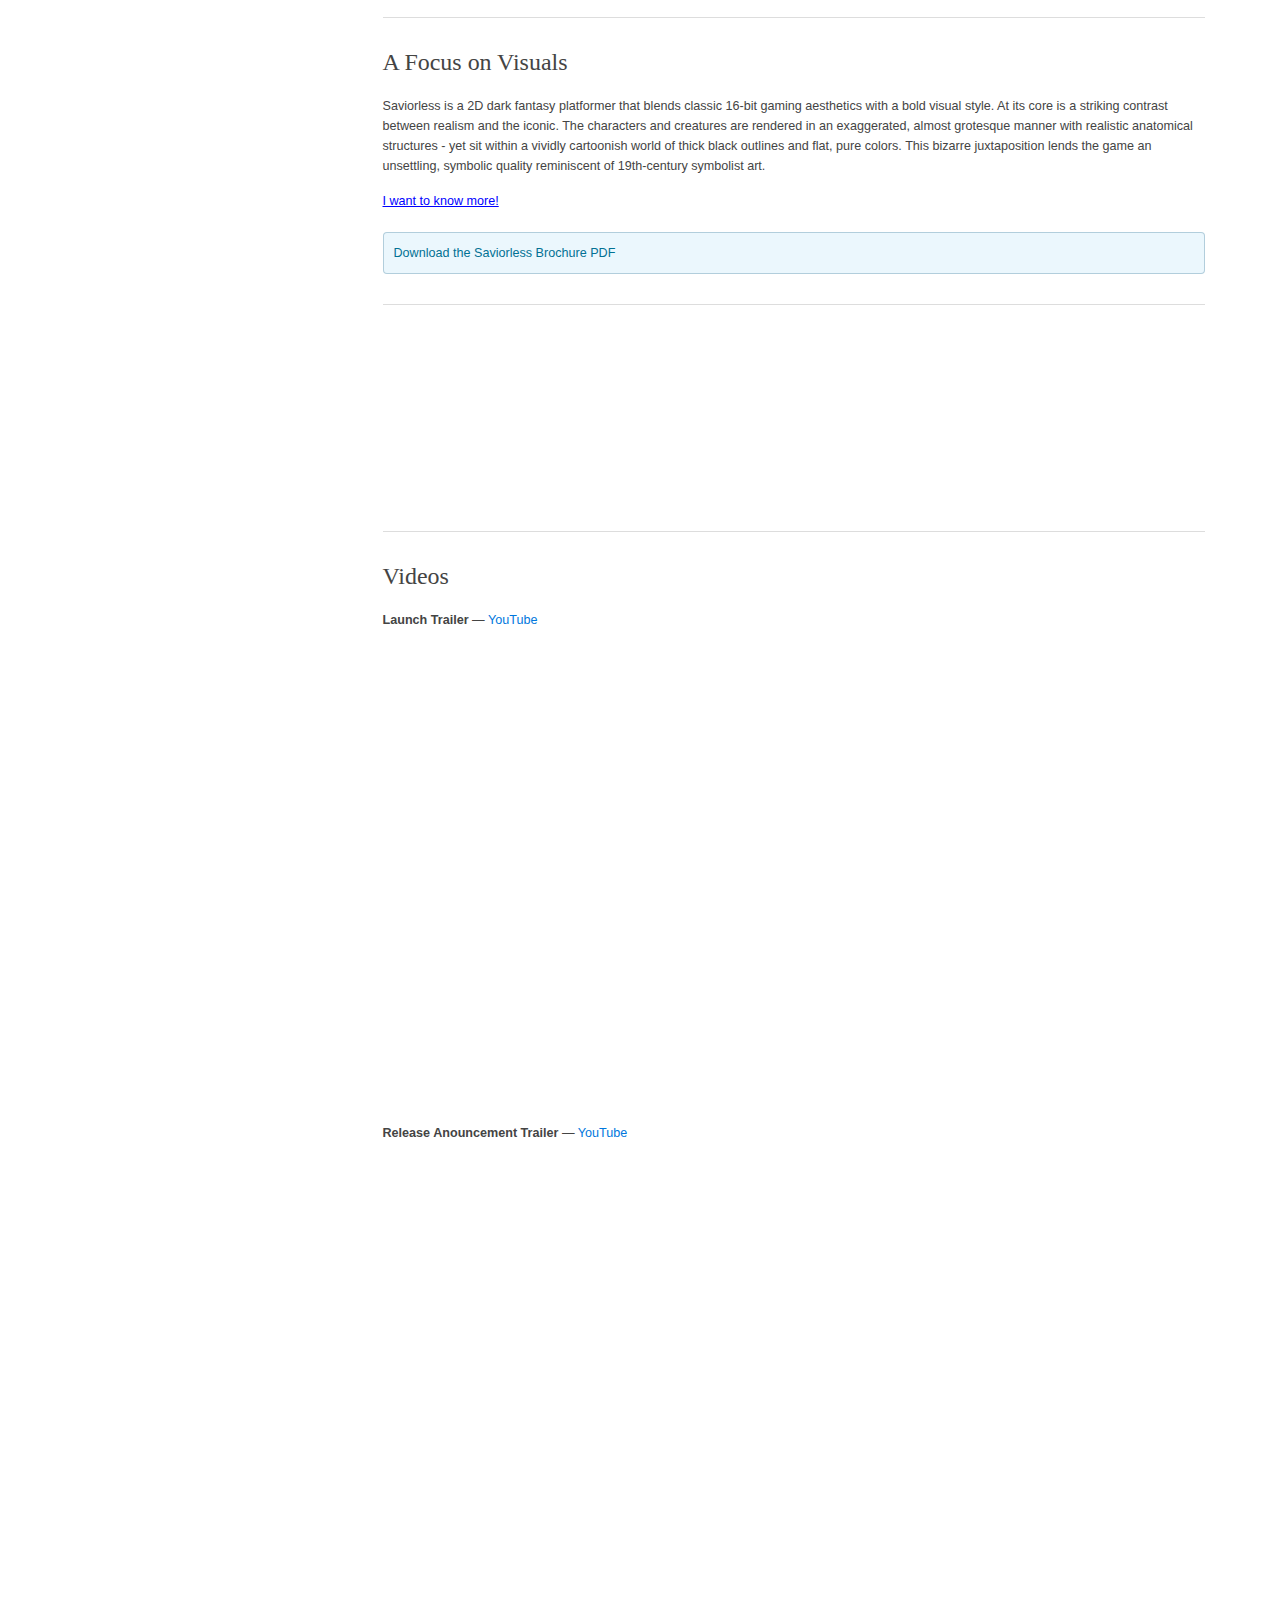
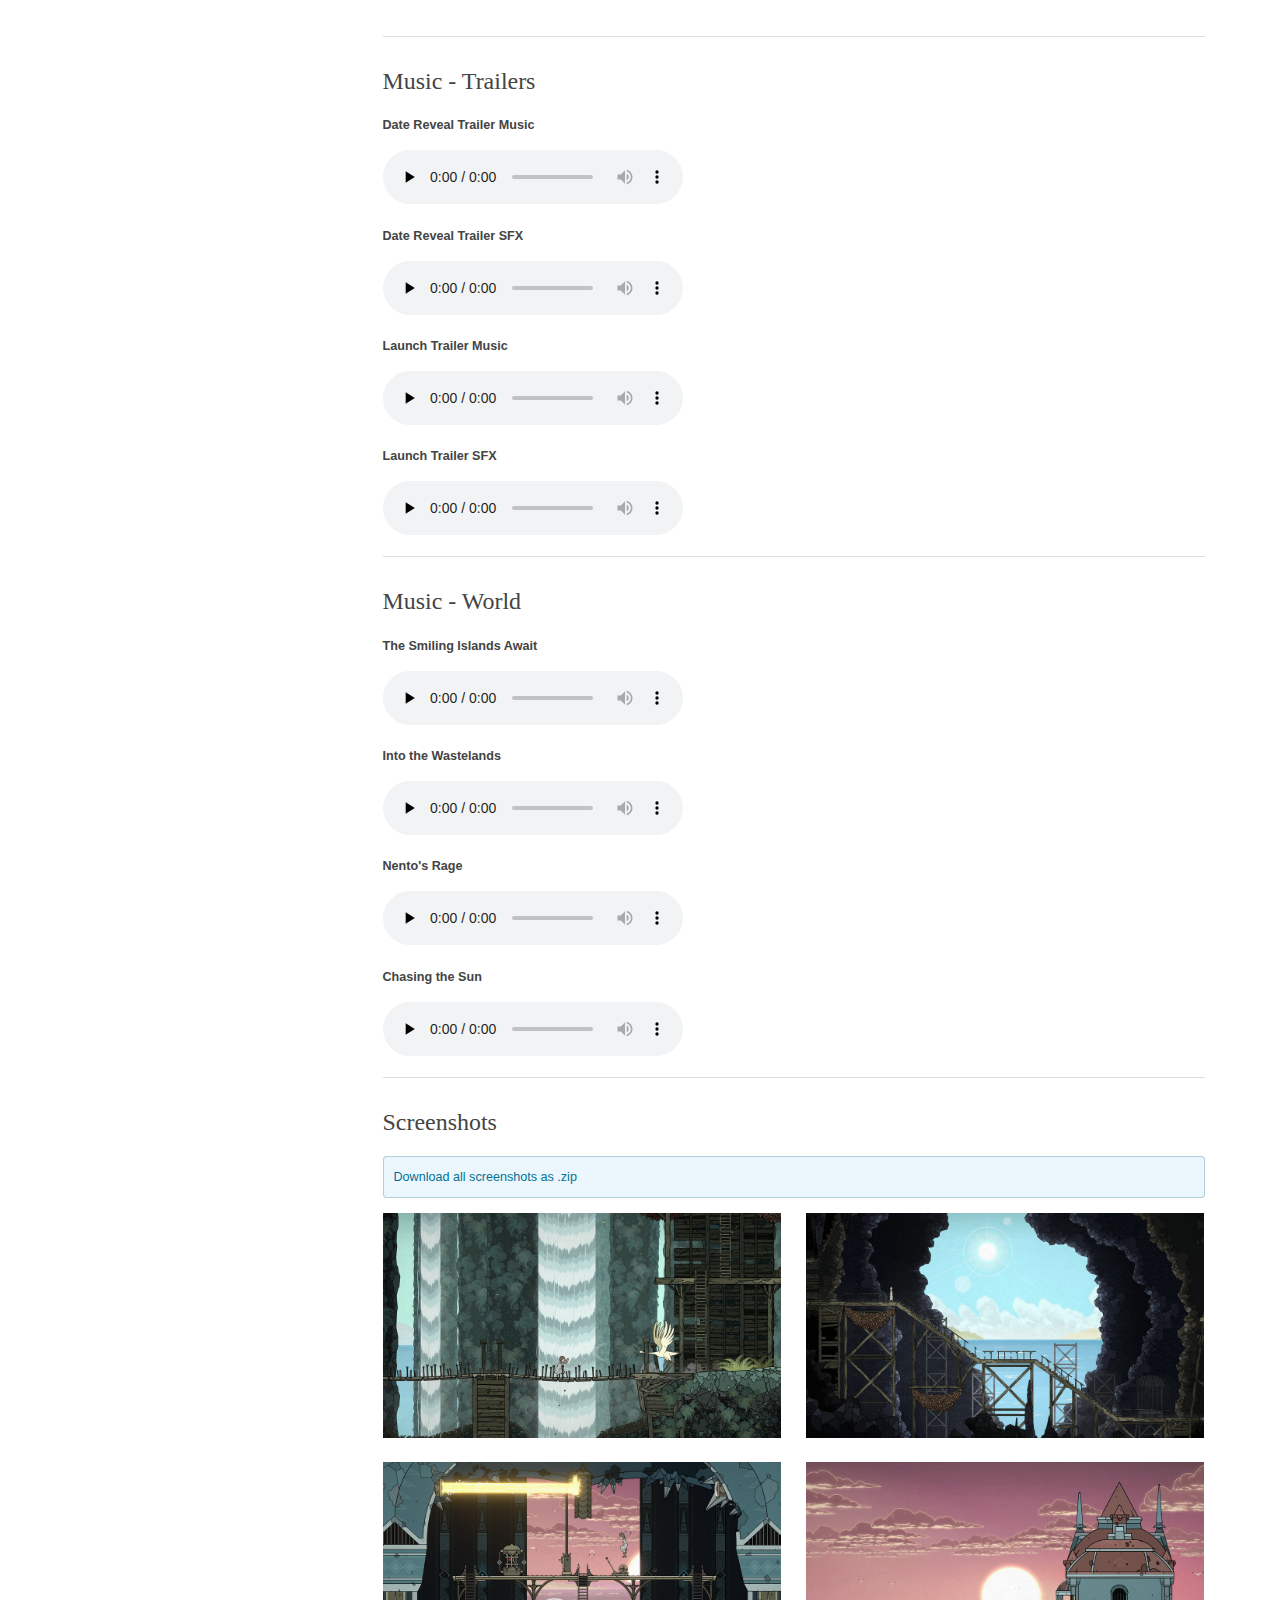
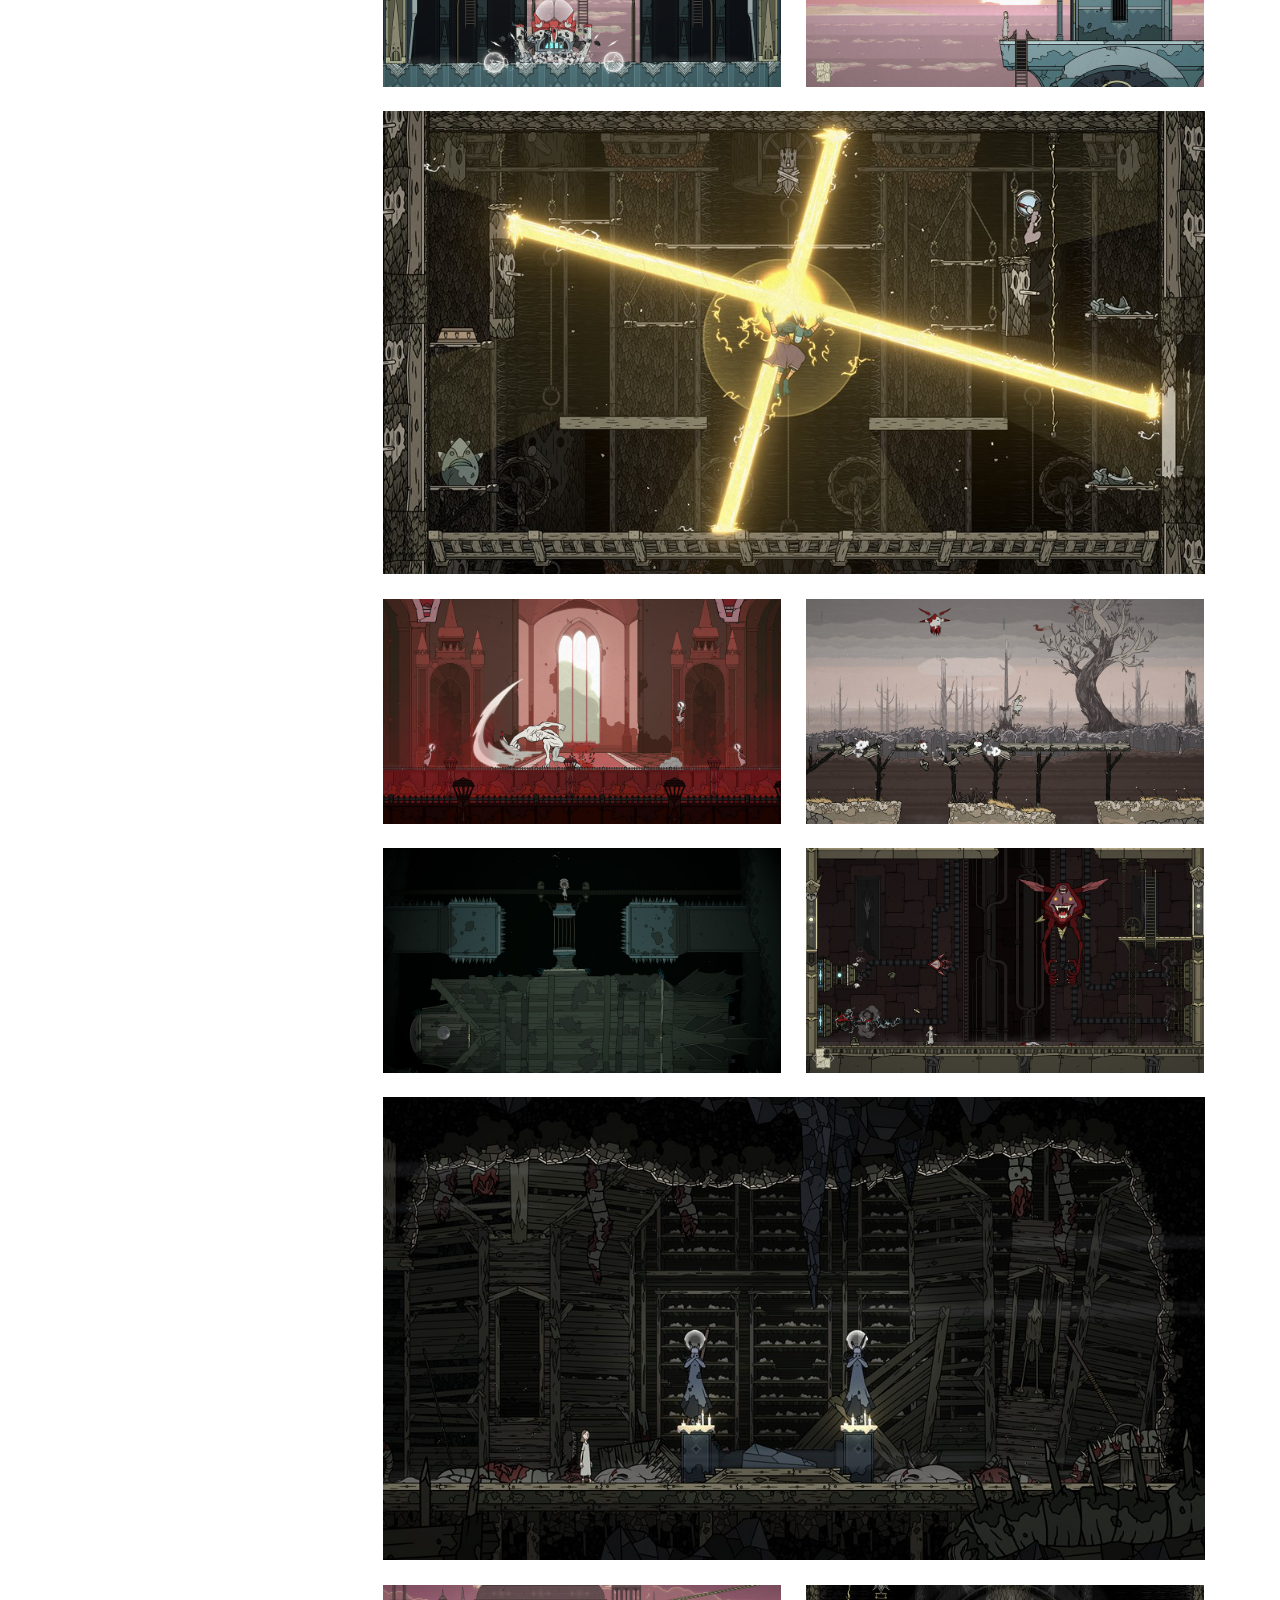
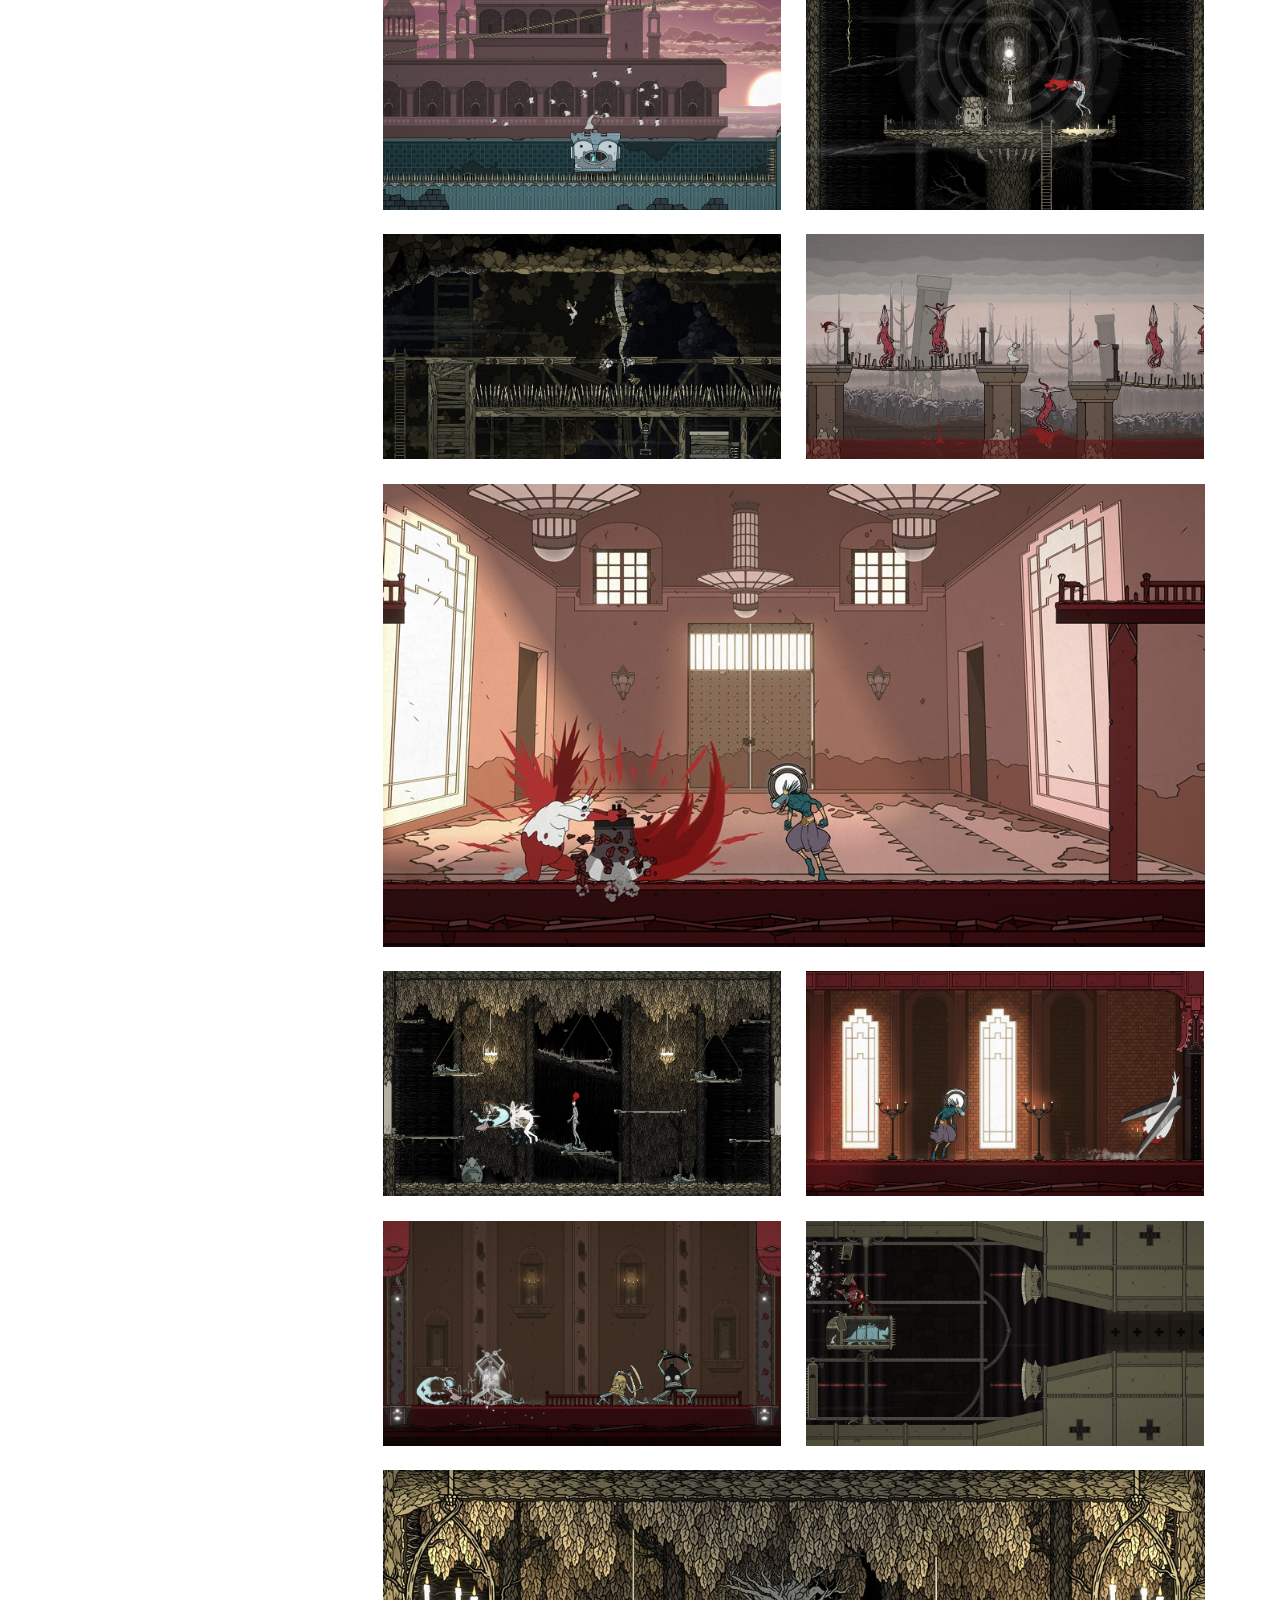
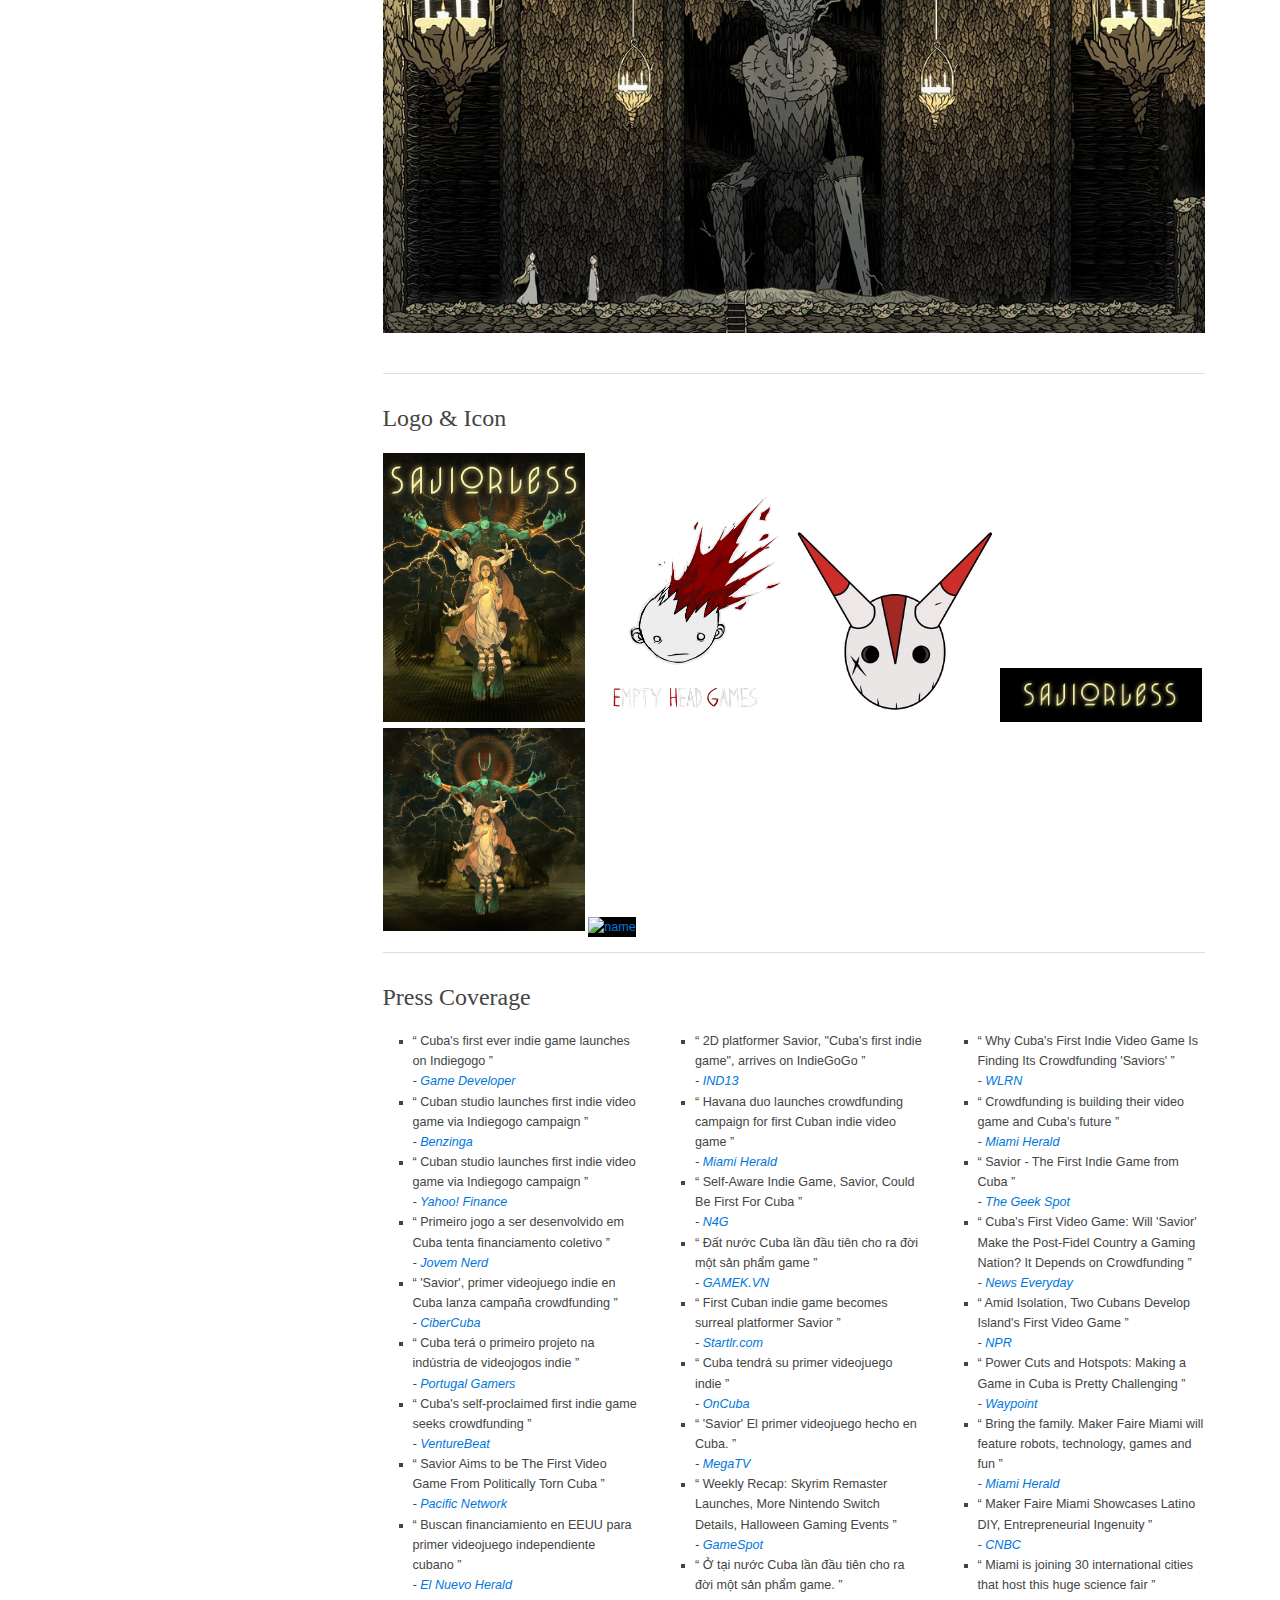
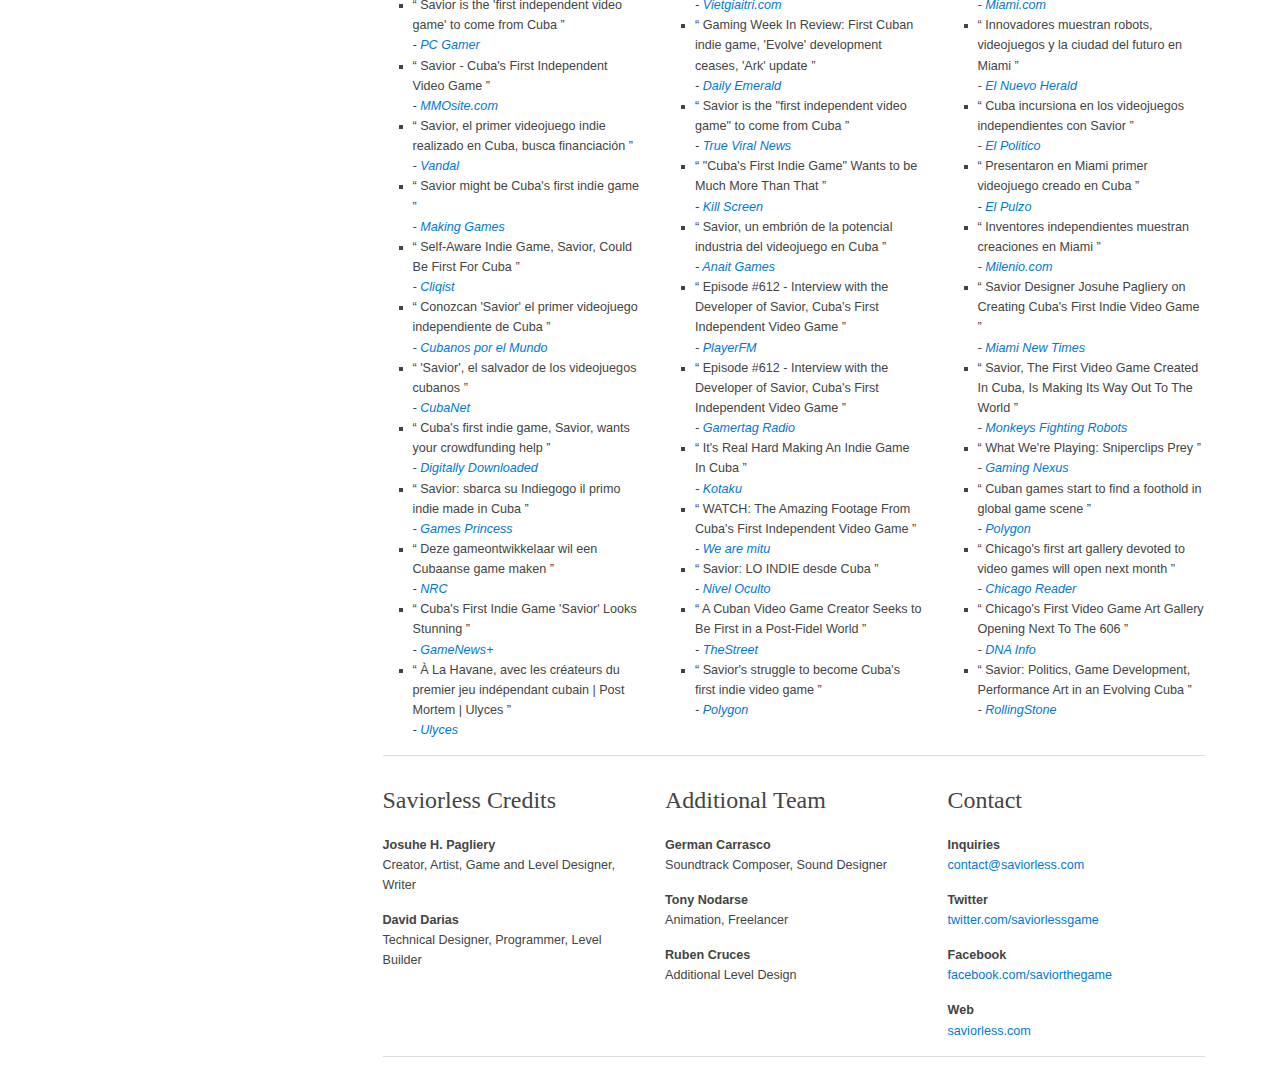
==== commit 8a8ed67e: "Add indie x images" ====
--- a/presskit/index.html
+++ b/presskit/index.html
@@ -161,8 +161,11 @@
                   <a href="https://www.gog.com/en/game/saviorless">- GOG.com (PC/Mac)</a>
                 </dd>                     
                 <dd>
+                  <a href="https://www.fanatical.com/en/game/saviorless">- Fanatical (PC/Mac/Linux)</a>
+                </dd>
+                <dd>
                   <a href="https://us.gamesplanet.com/game/saviorless-steam-key--6855-1">- GamesPlanet (PC/Mac/Linux)</a>
-                </dd>                                     
+                </dd>               
                 <dd>
                   <a href="https://www.nintendo.com/us/store/products/saviorless-switch/">- Nintendo Switch</a>
                 </dd>
@@ -642,11 +645,11 @@
           <section class="block">
             <h2 id="logo">Logo & Icon</h2>
           
-            <aside class="block__notice">
+            <!-- <aside class="block__notice">
               <a href="images/logos.zip">
                 Download logo files as .zip
               </a>
-            </aside>
+            </aside> -->
             <a href="images/portrait.png">
               <img src="images/thumb/portrait.jpg" alt="logo1" class="logo">
             </a>          
@@ -658,6 +661,12 @@
             </a>
             <a href="images/name.png">
               <img src="images/thumb/name.png" style="background: black" alt="name" class="logo">
+            </a>
+            <a href="images/saviorless_square_small.png">
+              <img src="images/saviorless_square_small.png" style="background: black" alt="name" class="logo">
+            </a>
+            <a href="images/saviorless_square_big.png">
+              <img src="images/saviorless_square_big.png" style="background: black" alt="name" class="logo">
             </a>
             
           </section>          
